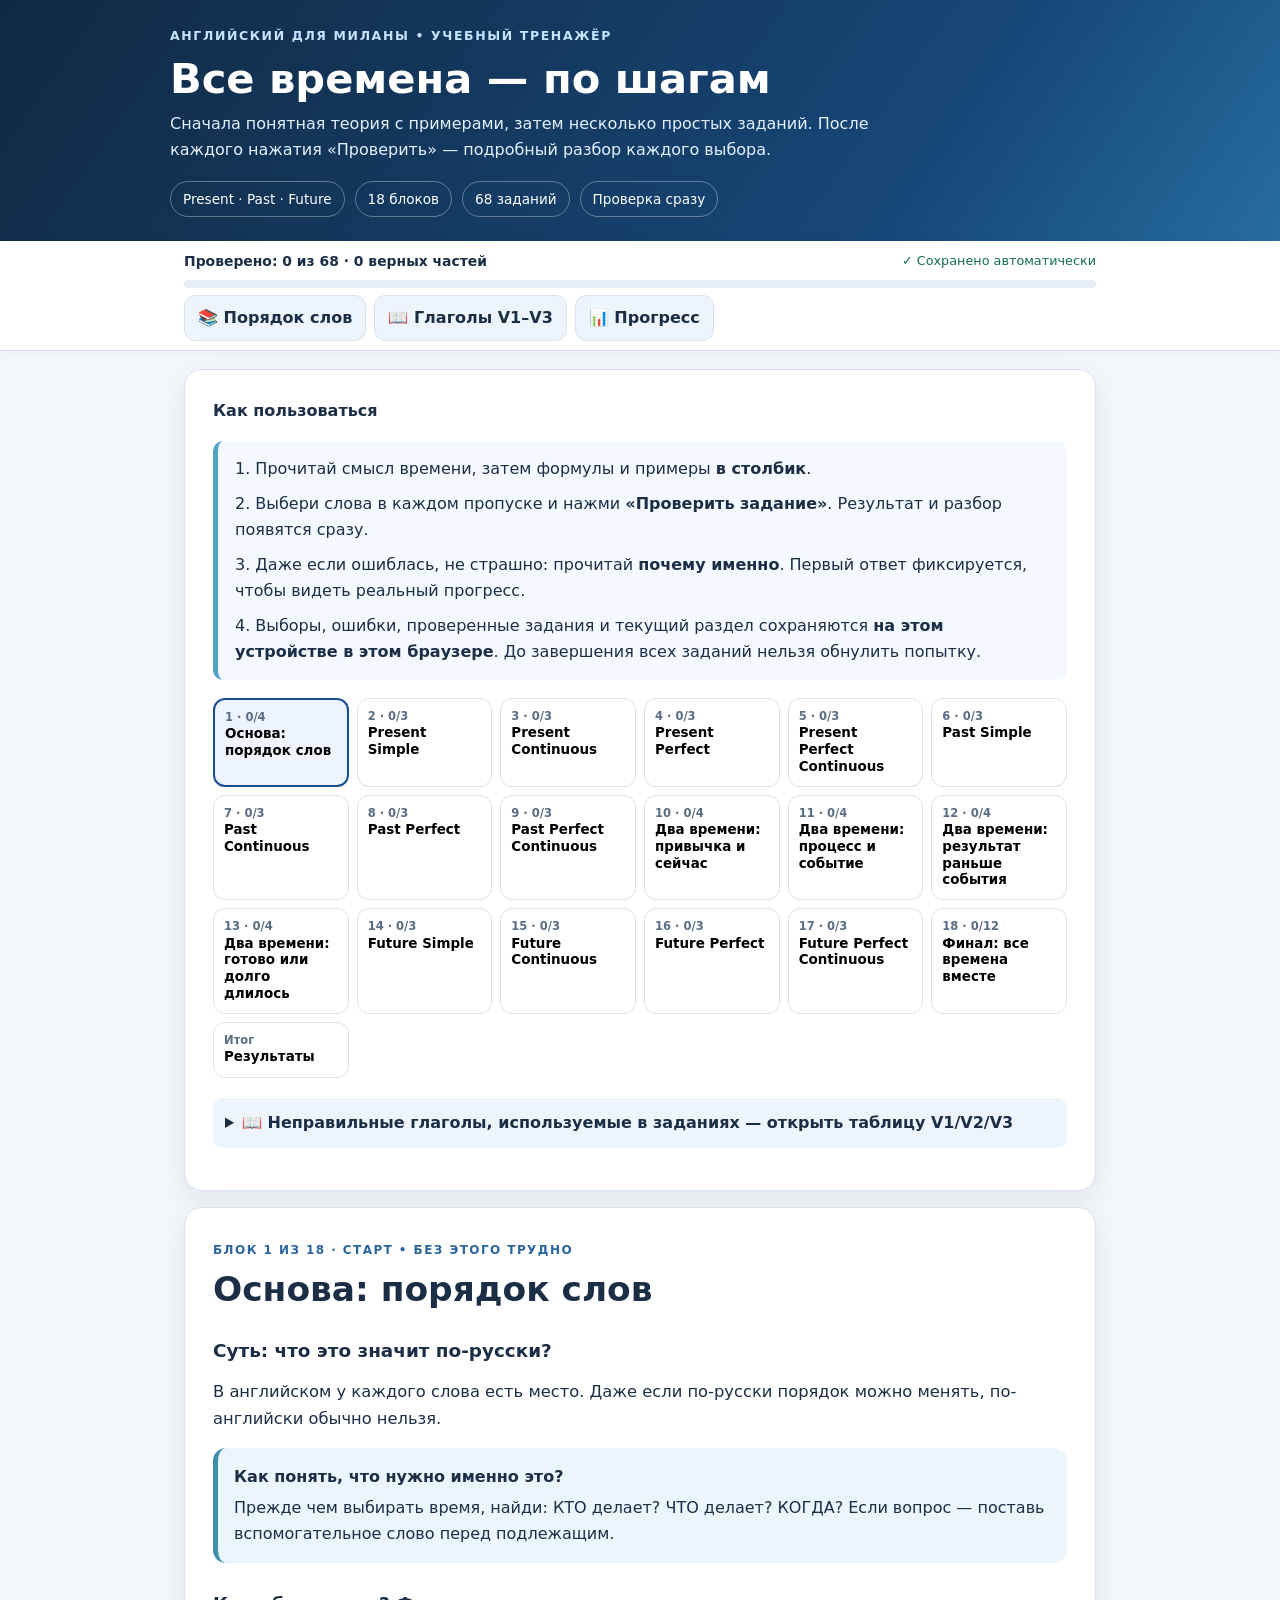
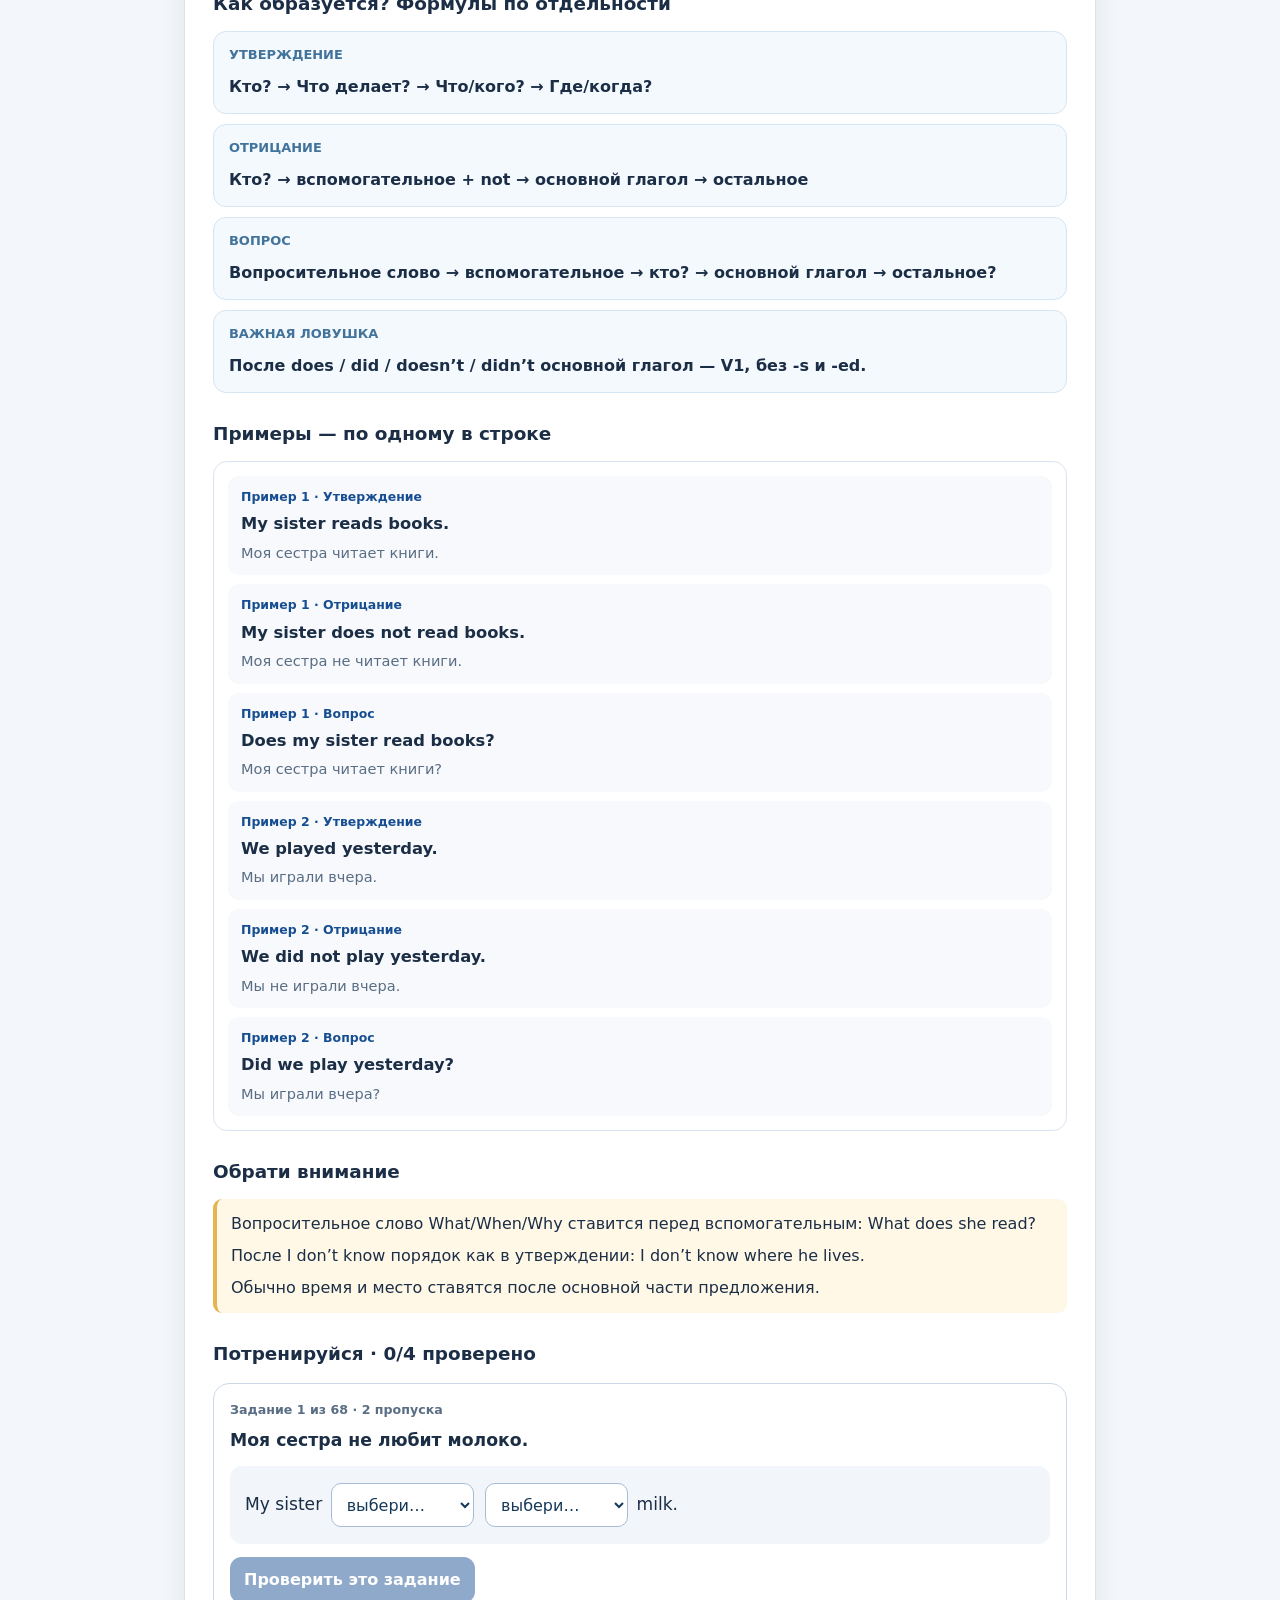
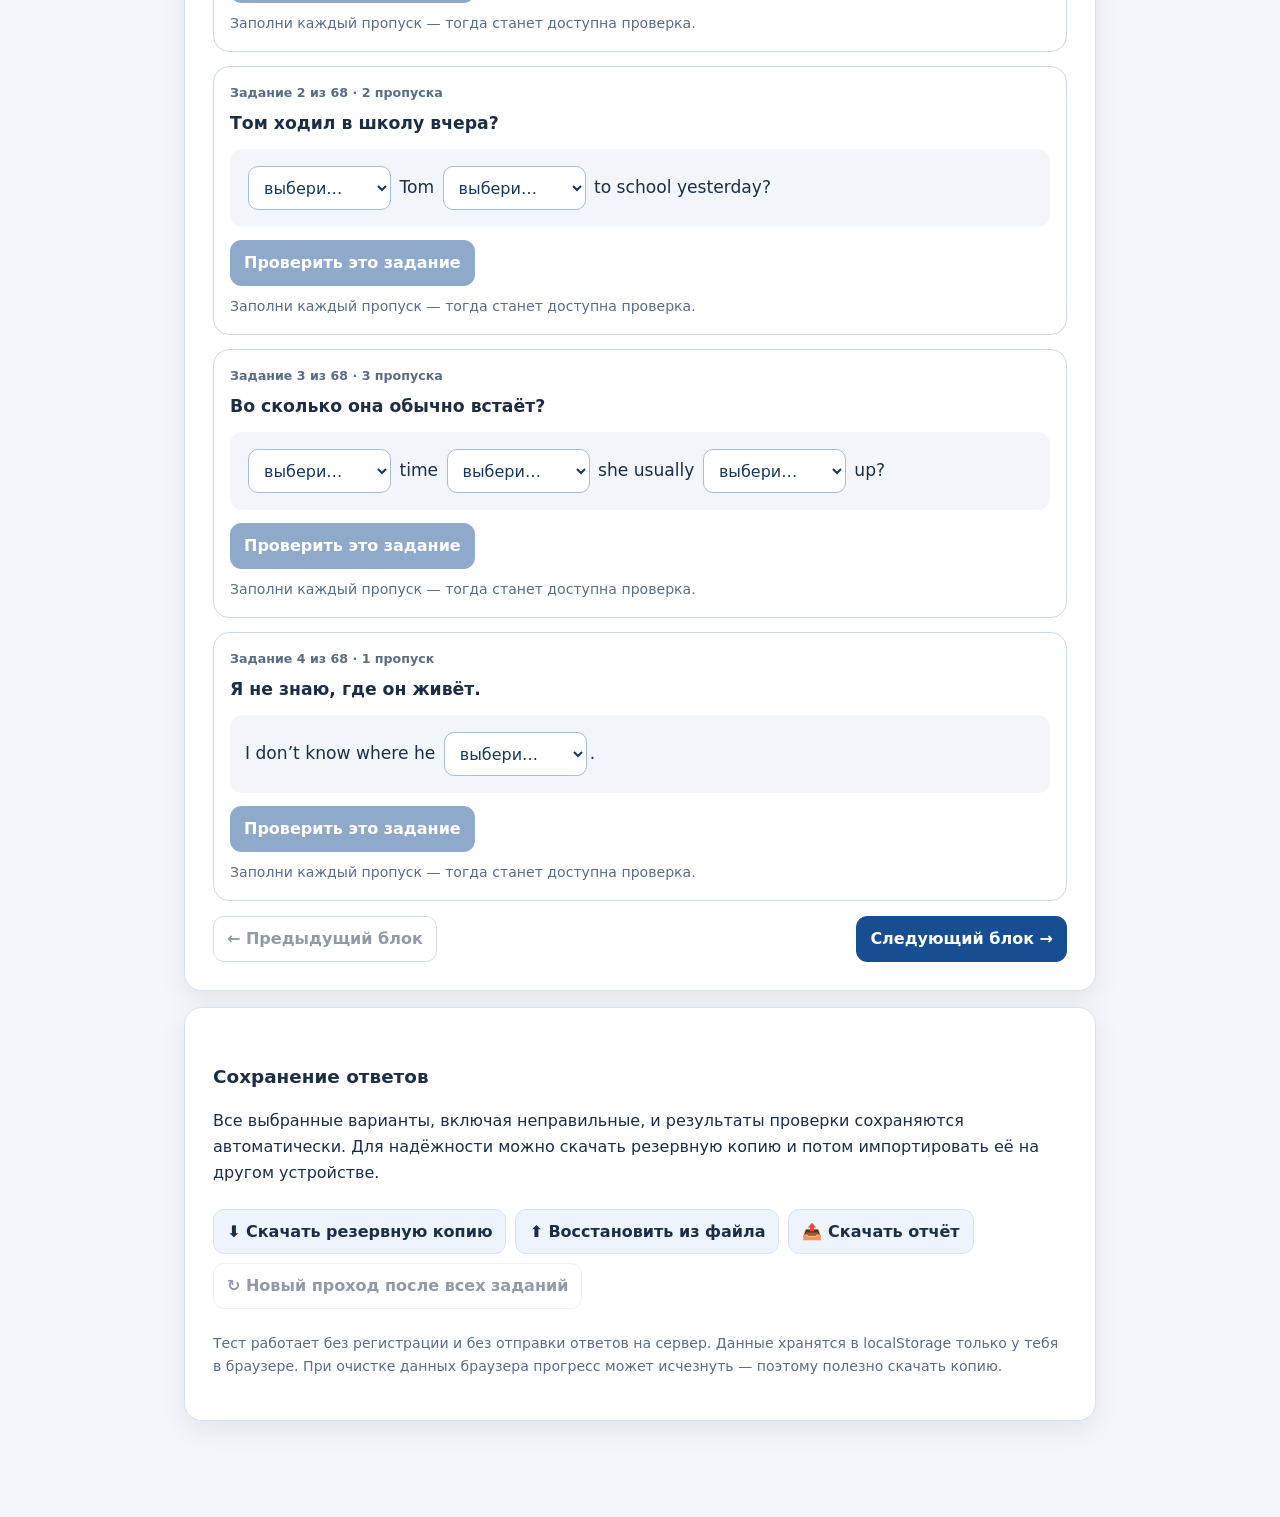
==== all-tenses/index.html @ 742a6363 "Publish Milana 12 English tenses learning course" ====
<!doctype html>
<!-- MILANA_ALL_TENSES_COURSE_V1 -->
<html lang="ru">
<head>
<meta charset="utf-8"><meta name="viewport" content="width=device-width,initial-scale=1,viewport-fit=cover">
<meta name="theme-color" content="#152e49"><meta name="description" content="Пошаговый курс английских времён Present, Past и Future с мгновенной проверкой каждого задания.">
<title>Милана — времена без путаницы</title>
<style>
:root{--ink:#1b2e46;--muted:#596d84;--accent:#174e91;--pale:#eef4ff;--line:#d9e3ef;--ok:#146e4f;--bad:#a73b38;--gold:#875e11;--paper:#fff;--bg:#f3f6fa;--shadow:0 9px 26px rgba(24,46,75,.08)}
*{box-sizing:border-box}html{scroll-behavior:smooth}body{margin:0;background:var(--bg);color:var(--ink);font:16px/1.62 system-ui,-apple-system,BlinkMacSystemFont,"Segoe UI",Arial,sans-serif}button,select{font:inherit}button{cursor:pointer}button:disabled{cursor:not-allowed;opacity:.48}a{color:var(--accent);text-decoration:none}a:hover{text-decoration:underline}button:focus-visible,select:focus-visible,a:focus-visible{outline:3px solid #ffb943;outline-offset:3px}
.hero{background:linear-gradient(125deg,#102943 0%,#174778 72%,#266c9f);color:white;padding:26px 16px 24px}.wrap{max-width:940px;margin:0 auto}.eyebrow{font-size:.78rem;font-weight:800;letter-spacing:.13em;text-transform:uppercase;color:#c4e4ff}.hero h1{font-size:clamp(1.7rem,5.6vw,2.6rem);margin:8px 0 8px;line-height:1.18}.hero p{max-width:760px;margin:0;color:#e4f1ff}.meta{display:flex;gap:10px;flex-wrap:wrap;margin:18px 0 0}.pill{padding:6px 12px;border:1px solid #ffffff55;border-radius:100px;font-size:.85rem}
.sticky{position:sticky;top:0;z-index:30;background:#ffffffed;backdrop-filter:blur(12px);border-bottom:1px solid var(--line);box-shadow:0 2px 12px #172a3e0a}.sticky-inner{max-width:940px;margin:auto;padding:9px 14px;display:grid;gap:7px}.toprow{display:flex;justify-content:space-between;align-items:center;gap:12px;flex-wrap:wrap}.progress-text{font-size:.87rem;font-weight:800}.autosave{font-size:.8rem;color:var(--ok)}.progress-track{height:8px;background:#e7edf4;border-radius:100px;overflow:hidden}.progress-fill{height:100%;background:linear-gradient(90deg,#1b8e7d,#46b2a0);width:0%;transition:width .25s}.sticky-actions{display:flex;gap:8px;flex-wrap:wrap}.btn{border:1px solid var(--line);padding:9px 13px;border-radius:11px;background:white;color:var(--ink);font-weight:750;min-height:43px}.btn.primary{background:var(--accent);color:#fff;border-color:var(--accent)}.btn.soft{background:#edf4fb}.btn.good{background:#187252;color:#fff;border-color:#187252}.btn.ghost{background:transparent;border-color:#a8b9ca}.btn:hover:not(:disabled){filter:brightness(.96)}
main{padding:18px 14px 80px}.card{background:var(--paper);border:1px solid var(--line);border-radius:18px;box-shadow:var(--shadow);padding:clamp(17px,4vw,28px);margin-bottom:16px}.intro{border-left:5px solid #50a3c5;background:#f3f9ff;padding:15px 17px;border-radius:10px;margin:18px 0}.intro p{margin:0 0 9px}.intro p:last-child{margin:0}.nav-grid{display:grid;grid-template-columns:repeat(auto-fit,minmax(125px,1fr));gap:8px;margin:12px 0 20px}.chapter-btn{min-height:56px;white-space:normal;text-align:left;font-size:.84rem;line-height:1.25;border:1px solid var(--line);background:#fff;border-radius:12px;padding:10px;display:flex;flex-direction:column;gap:2px}.chapter-btn .number{font-size:.72rem;color:var(--muted);font-weight:800}.chapter-btn.active{border:2px solid var(--accent);background:var(--pale)}.chapter-btn.done{box-shadow:inset 4px 0 #21896d}.chapter-btn strong{font-weight:750}.section-tag{font-size:.75rem;font-weight:900;letter-spacing:.12em;color:#2b659e;text-transform:uppercase}.section-title{font-size:clamp(1.55rem,4.5vw,2.15rem);line-height:1.2;margin:7px 0 10px}.lead{font-size:1.02rem;line-height:1.7;margin:0 0 15px}.section-title,.lead{overflow-wrap:anywhere}
h3{font-size:1.15rem;margin:26px 0 12px}h4{font-size:1rem;margin:0 0 8px}.callout{border-radius:13px;padding:16px;background:#eaf5fc;border-left:5px solid #3e8eae}.callout strong{display:block;margin-bottom:5px}.formula-list,.example-list{display:grid;grid-template-columns:1fr;gap:10px}.formula-card{border:1px solid #d5e5f2;border-radius:13px;background:#f4f9fe;padding:13px 15px;overflow-wrap:anywhere}.formula-card .label{display:block;color:#42739b;font-size:.81rem;font-weight:900;margin-bottom:7px;text-transform:uppercase}.formula-card .expression{display:block;font-size:1rem;font-weight:800;line-height:1.7;white-space:normal;overflow-wrap:anywhere}.example-group{border:1px solid var(--line);border-radius:14px;background:#fff;padding:14px}.example-line{padding:11px 13px;border-radius:11px;background:#f7f9fc;margin-bottom:9px}.example-line:last-child{margin-bottom:0}.example-type{display:block;font-size:.78rem;color:var(--accent);font-weight:800;margin-bottom:4px}.example-en{display:block;font-size:1.02rem;font-weight:800;overflow-wrap:anywhere}.example-ru{display:block;color:var(--muted);font-size:.91rem;margin-top:3px}.tip{background:#fff8e7;border-left:4px solid #e5b64f;padding:12px 14px;border-radius:9px;margin:10px 0}.tip p{margin:0 0 6px}.tip p:last-child{margin:0}
.q-card{border:1px solid #ccd9e8;border-radius:16px;padding:16px;background:white;margin:14px 0}.q-card.done{border-color:#9acbb8}.q-card.wrong{border-color:#e0aba7}.q-meta{font-size:.79rem;color:var(--muted);font-weight:800}.q-ru{font-size:1.08rem;font-weight:850;line-height:1.5;margin:8px 0 12px}.sentence{padding:15px;background:#f2f6fa;border-radius:12px;font-size:1.07rem;line-height:2.65;overflow-wrap:anywhere;word-break:normal}.sentence select{background:white;color:#16395a;border:1px solid #a6bcd4;border-radius:10px;min-height:44px;max-width:100%;font-size:1rem;padding:7px 31px 7px 11px;margin:2px 3px;vertical-align:middle;white-space:normal}.sentence select:disabled{opacity:1;color:#183a59;background:#f8fbfd}.sentence select.good-input{border:2px solid #159065;background:#edfff5}.sentence select.bad-input{border:2px solid #c95454;background:#fff5f3}.q-actions{display:flex;gap:9px;margin-top:13px;flex-wrap:wrap}.q-actions button{min-width:180px}.status{font-size:.88rem;color:var(--muted);margin-top:9px}.feedback{margin-top:14px;padding:15px;background:#f7fbff;border:1px solid #d3e5f3;border-radius:14px}.feedback .headline{font-size:1rem;font-weight:900;color:var(--ok)}.feedback .headline.warning{color:var(--bad)}.feedback h4{margin:16px 0 6px}.feedback p{margin:6px 0 11px;line-height:1.68}.feedback .correct-en{font-weight:850;background:#e9f8f1;padding:12px;border-radius:10px;overflow-wrap:anywhere}.slot-explain{margin-top:9px;padding:10px 12px;background:#fff;border-radius:10px;border-left:4px solid #2b9b76}.slot-explain.wrong{border-left-color:#c65d5b}.slot-explain .slot-label{font-weight:850}.slot-explain .chosen{color:var(--muted);font-size:.9rem}.q-number{font-weight:900;color:var(--accent)}.q-bottom{display:flex;gap:8px;flex-wrap:wrap;justify-content:space-between;align-items:center;margin-top:15px}
.table-scroller{overflow-x:auto;max-width:100%}table{border-collapse:collapse;width:100%;font-size:.92rem}th,td{padding:10px 8px;border-bottom:1px solid var(--line);text-align:left;vertical-align:top}th{background:#edf4fa}td strong{color:var(--accent)}.reference{margin:14px 0}.reference[hidden]{display:none}.footer-actions{display:flex;gap:9px;flex-wrap:wrap;margin:23px 0}.scorebox{text-align:center;padding:25px;border-radius:16px;background:#eaf6f2;border:1px solid #b5e1cf}.scorebox .big{font-weight:900;font-size:clamp(1.7rem,5vw,2.5rem);color:var(--ok)}.muted{color:var(--muted)}.small{font-size:.88rem}.sr-only{position:absolute;width:1px;height:1px;clip:rect(0,0,0,0);overflow:hidden;white-space:nowrap}dialog{border:0;border-radius:16px;width:min(660px,calc(100% - 24px));box-shadow:0 20px 80px #0005;padding:22px;max-height:88vh;overflow:auto}dialog::backdrop{background:#071a2e99}.hidden{display:none!important}.summary-section{border:1px solid var(--line);padding:12px;border-radius:12px;margin:9px 0}.warning-box{background:#fff5ed;border-left:4px solid #d38737;padding:13px;border-radius:10px}.no-print{display:block}
@media(max-width:500px){.hero{padding:22px 14px}.sticky-inner{padding:7px 10px}.toprow{gap:5px}.progress-text{font-size:.78rem}.autosave{font-size:.73rem}.sticky-actions{gap:6px}.sticky-actions .btn{min-height:39px;padding:6px 10px;font-size:.81rem}main{padding:11px 9px 64px}.card{padding:16px 13px;border-radius:15px}.nav-grid{grid-template-columns:repeat(3,minmax(0,1fr));gap:6px}.chapter-btn{font-size:.74rem;padding:8px}.q-card{padding:13px}.sentence{padding:10px 9px;font-size:1rem;line-height:2.9}.sentence select{max-width:100%;font-size:16px;padding-left:8px;padding-right:25px}.q-actions button{width:100%}.example-line{padding:10px}.formula-card{padding:12px}}
@media print{.sticky,.nav-grid,.no-print,button{display:none!important}body{background:white}.card{box-shadow:none;border:none}.reference[hidden]{display:block!important}}
</style>
</head>
<body>
<header class="hero"><div class="wrap"><div class="eyebrow">Английский для Миланы • учебный тренажёр</div><h1>Все времена — по шагам</h1><p>Сначала понятная теория с примерами, затем несколько простых заданий. После каждого нажатия «Проверить» — подробный разбор каждого выбора.</p><div class="meta"><span class="pill">Present · Past · Future</span><span class="pill">18 блоков</span><span class="pill">68 заданий</span><span class="pill">Проверка сразу</span></div></div></header>
<div class="sticky"><div class="sticky-inner"><div class="toprow"><span id="progressText" class="progress-text">Проверено: 0/68</span><span id="saveStatus" class="autosave" role="status">Сохранение включено</span></div><div class="progress-track" role="progressbar" aria-label="Пройдено заданий" aria-valuemin="0" aria-valuemax="68" aria-valuenow="0" id="progressTrack"><div id="progressFill" class="progress-fill"></div></div><div class="sticky-actions"><button class="btn soft" id="orderBtn" type="button">📚 Порядок слов</button><button class="btn soft" id="verbsBtn" type="button">📖 Глаголы V1–V3</button><button class="btn soft" id="resultsBtn" type="button">📊 Прогресс</button></div></div></div>
<main class="wrap"><section class="card"><strong>Как пользоваться</strong><div class="intro"><p>1. Прочитай смысл времени, затем формулы и примеры <b>в столбик</b>.</p><p>2. Выбери слова в каждом пропуске и нажми <b>«Проверить задание»</b>. Результат и разбор появятся сразу.</p><p>3. Даже если ошиблась, не страшно: прочитай <b>почему именно</b>. Первый ответ фиксируется, чтобы видеть реальный прогресс.</p><p>4. Выборы, ошибки, проверенные задания и текущий раздел сохраняются <b>на этом устройстве в этом браузере</b>. До завершения всех заданий нельзя обнулить попытку.</p></div><div id="storageWarning" class="warning-box hidden" role="alert">В этом браузере локальное сохранение недоступно. Попробуй открыть обычную вкладку Safari/Chrome, не приватную, и экспортируй результаты вручную.</div><div id="nav" class="nav-grid" aria-label="Переключение учебных блоков"></div><details class="reference" id="verbsReference"><summary style="font-weight:850;cursor:pointer;padding:12px;background:#edf4fb;border-radius:10px">📖 Неправильные глаголы, используемые в заданиях — открыть таблицу V1/V2/V3</summary><p>V1 — начальная форма; V2 — простое прошедшее; V3 — форма после have/has/had.</p><div class="table-scroller" id="verbsInline"></div></details></section>
<section id="chapter" class="card" aria-live="polite"></section><section id="summary" class="card hidden"></section><footer class="card"><h3>Сохранение ответов</h3><p>Все выбранные варианты, включая неправильные, и результаты проверки сохраняются автоматически. Для надёжности можно скачать резервную копию и потом импортировать её на другом устройстве.</p><div class="footer-actions"><button id="exportBtn" class="btn soft">⬇ Скачать резервную копию</button><button id="importBtn" class="btn soft">⬆ Восстановить из файла</button><button id="reportBtn" class="btn soft">📤 Скачать отчёт</button><button id="resetBtn" class="btn" disabled>↻ Начать заново (только после 68 заданий)</button></div><input type="file" accept="application/json,.json" id="importFile" hidden><p class="small muted">Тест работает без регистрации и без отправки ответов на сервер. Данные хранятся в localStorage только у тебя в браузере. При очистке данных браузера прогресс может исчезнуть — поэтому полезно скачать копию.</p></footer></main>
<dialog id="helpDialog"><h2 id="dialogTitle">Памятка</h2><div id="dialogBody"></div><button id="dialogClose" class="btn primary" type="button">Закрыть</button></dialog>
<script id="course-data" type="application/json">[{"id":"b0","title":"Основа: порядок слов","tag":"СТАРТ • БЕЗ ЭТОГО ТРУДНО","meaning":"В английском у каждого слова есть место. Даже если по-русски порядок можно менять, по-английски обычно нельзя.","decision":"Прежде чем выбирать время, найди: КТО делает? ЧТО делает? КОГДА? Если вопрос — поставь вспомогательное слово перед подлежащим.","formula":[["Утверждение","Кто? → Что делает? → Что/кого? → Где/когда?"],["Отрицание","Кто? → вспомогательное + not → основной глагол → остальное"],["Вопрос","Вопросительное слово → вспомогательное → кто? → основной глагол → остальное?"],["Важная ловушка","После does / did / doesn’t / didn’t основной глагол — V1, без -s и -ed."]],"examples":[{"positive":["My sister reads books.","Моя сестра читает книги."],"negative":["My sister does not read books.","Моя сестра не читает книги."],"question":["Does my sister read books?","Моя сестра читает книги?"]},{"positive":["We played yesterday.","Мы играли вчера."],"negative":["We did not play yesterday.","Мы не играли вчера."],"question":["Did we play yesterday?","Мы играли вчера?"]}],"notes":["Вопросительное слово What/When/Why ставится перед вспомогательным: What does she read?","После I don’t know порядок как в утверждении: I don’t know where he lives.","Обычно время и место ставятся после основной части предложения."],"questions":[{"id":"q1","ru":"Моя сестра не любит молоко.","sentence":"My sister {0} {1} milk.","slots":[{"options":["doesn’t","don’t","didn’t"],"answer":"doesn’t","why":"Подлежащее my sister = she, в Present Simple нужен doesn’t.","other":""},{"options":["likes","like","liked"],"answer":"like","why":"После doesn’t глагол стоит в начальной форме без -s.","other":""}],"reason":"Речь о постоянном отношении, а не о вчерашнем дне. Выбираем Present Simple, затем отрицание для she.","compare":"Не говорим «doesn’t likes»: окончание -s уже выражено словом does.","mini":""},{"id":"q2","ru":"Том ходил в школу вчера?","sentence":"{0} Tom {1} to school yesterday?","slots":[{"options":["Does","Did","Is"],"answer":"Did","why":"Yesterday — законченное прошлое. Для вопроса Past Simple нужен Did.","other":""},{"options":["went","go","going"],"answer":"go","why":"После Did берём начальную форму go.","other":""}],"reason":"Вопрос о завершённом действии вчера. Did ставится в начале, основной глагол без прошедшей формы.","compare":"Не «Did Tom went?»: Did уже сообщает о прошлом.","mini":""},{"id":"q3","ru":"Во сколько она обычно встаёт?","sentence":"{0} time {1} she usually {2} up?","slots":[{"options":["When","What","Why"],"answer":"What","why":"Для «во сколько» используется вопросительное сочетание What time.","other":""},{"options":["is","does","did"],"answer":"does","why":"Для привычки she нужен does.","other":""},{"options":["get","gets","got"],"answer":"get","why":"После does основной глагол V1: get.","other":""}],"reason":"Usually обозначает привычку. Вопрос строится «What time + does + she + get…?»","compare":"Не соединяем is и does в одном таком вопросе.","mini":""},{"id":"q4","ru":"Я не знаю, где он живёт.","sentence":"I don’t know where he {0}.","slots":[{"options":["live","lives","does live"],"answer":"lives","why":"Это не прямой вопрос, а придаточная часть: he lives.","other":""}],"reason":"После «I don’t know» порядок слов обычный: сначала he, затем lives.","compare":"Сравни: Where does he live? Но: I don’t know where he lives.","mini":""}]},{"id":"b1","title":"Present Simple","tag":"НАСТОЯЩЕЕ • ПРИВЫЧКА И ФАКТ","meaning":"Говорим о том, что бывает обычно, регулярно, по расписанию, либо является фактом. Это не обязательно происходит именно в эту секунду.","decision":"Спроси себя: «Это привычка, правило или факт?» Если да, часто нужен Present Simple.","formula":[["Утверждение: I / you / we / they","I / you / we / they + V1"],["Утверждение: he / she / it","He / she / it + V1 + s"],["Отрицание","I/you/we/they + don’t + V1; he/she/it + doesn’t + V1"],["Вопрос","Do/Does + подлежащее + V1?"]],"examples":[{"positive":["She plays tennis every Friday.","Она играет в теннис каждую пятницу."],"negative":["She doesn’t play tennis on Mondays.","Она не играет в теннис по понедельникам."],"question":["Does she play tennis on Fridays?","Она играет в теннис по пятницам?"]},{"positive":["They go to school every day.","Они ходят в школу каждый день."],"negative":["They don’t go to school on Sundays.","Они не ходят в школу по воскресеньям."],"question":["Do they go to school every day?","Они ходят в школу каждый день?"]}],"notes":["Запомни Милане: «doesn’t likes» — ошибка. Правильно «doesn’t like».","Частотные слова usually/always/never обычно стоят перед обычным смысловым глаголом."],"questions":[{"id":"q5","ru":"Моя мама обычно пьёт чай.","sentence":"My mum usually {0} tea.","slots":[{"options":["drink","drinks","is drinking"],"answer":"drinks","why":"Mum = she, в утверждении Present Simple у глагола -s.","other":""}],"reason":"Usually — обычная привычка, поэтому Simple. Это не действие в эту секунду.","compare":"Не используем is drinking, потому что речь не о текущем моменте.","mini":""},{"id":"q6","ru":"Он не читает книги по вечерам.","sentence":"He {0} {1} books in the evenings.","slots":[{"options":["don’t","doesn’t","isn’t"],"answer":"doesn’t","why":"He → отрицание doesn’t.","other":""},{"options":["reads","reading","read"],"answer":"read","why":"После doesn’t нужен V1: read.","other":""}],"reason":"«По вечерам» означает регулярно. Для he нужна связка doesn’t + V1.","compare":"Не «doesn’t reads» и не «isn’t read».","mini":""},{"id":"q7","ru":"Твои друзья играют в футбол по воскресеньям?","sentence":"{0} your friends {1} football on Sundays?","slots":[{"options":["Are","Do","Does"],"answer":"Do","why":"Friends — множественное число: Do.","other":""},{"options":["plays","playing","play"],"answer":"play","why":"После Do — начальная форма play.","other":""}],"reason":"Вопрос о регулярной привычке: Do + they + V1?","compare":"Does здесь не подходит: friends = they.","mini":""}]},{"id":"b2","title":"Present Continuous","tag":"НАСТОЯЩЕЕ • ПРОЦЕСС СЕЙЧАС","meaning":"Действие происходит прямо сейчас или в нынешний временный период. Важно, что человек занят процессом, а не просто имеет такую привычку.","decision":"Спроси: «Что происходит сейчас? Что человек делает в этот момент?»","formula":[["Утверждение","I am / he is / we are + V-ing"],["Отрицание","am/is/are + not + V-ing"],["Вопрос","Am/Is/Are + подлежащее + V-ing?"],["Важно","После am/is/are обязательно основная форма с -ing."]],"examples":[{"positive":["She is reading now.","Она сейчас читает."],"negative":["She isn’t reading now.","Она сейчас не читает."],"question":["Is she reading now?","Она сейчас читает?"]},{"positive":["They are cooking dinner.","Они сейчас готовят ужин."],"negative":["They aren’t cooking dinner.","Они сейчас не готовят ужин."],"question":["Are they cooking dinner?","Они сейчас готовят ужин?"]}],"notes":["Present Continuous не применяется автоматически ко всем глаголам: know, like, believe обычно описывают состояние.","Сравни: usually reads — привычка; is reading now — процесс прямо сейчас."],"questions":[{"id":"q8","ru":"Посмотри! Кошка сейчас спит.","sentence":"Look! The cat {0} {1} now.","slots":[{"options":["am","are","is"],"answer":"is","why":"Cat = it → is.","other":""},{"options":["sleep","sleeping","slept"],"answer":"sleeping","why":"В Continuous требуется V-ing: sleeping.","other":""}],"reason":"«Посмотри» и «сейчас» показывают процесс в момент речи.","compare":"Не достаточно написать sleeping без is.","mini":""},{"id":"q9","ru":"Я сейчас не смотрю телевизор.","sentence":"I {0} {1} TV now.","slots":[{"options":["am not","do not","was not"],"answer":"am not","why":"Действие сейчас: отрицательное am not.","other":""},{"options":["watch","watching","watched"],"answer":"watching","why":"После am not в Continuous ставим watching.","other":""}],"reason":"Это не общее правило «я не смотрю ТВ», а конкретный текущий момент.","compare":"Сравни: I don’t watch TV (вообще); I am not watching TV (сейчас).","mini":""},{"id":"q10","ru":"Что они сейчас делают?","sentence":"What {0} they {1} right now?","slots":[{"options":["do","are","did"],"answer":"are","why":"В вопросе Continuous are перед they.","other":""},{"options":["do","doing","done"],"answer":"doing","why":"После are нужен -ing: doing.","other":""}],"reason":"Вопрос начинается с What, затем are, затем they, затем doing.","compare":"Не «What are they do?» — только doing.","mini":""}]},{"id":"b3","title":"Present Perfect","tag":"НАСТОЯЩЕЕ • ЕСТЬ РЕЗУЛЬТАТ ИЛИ ОПЫТ","meaning":"Действие уже произошло, а сейчас важен полученный результат. Также говорим об опыте («когда-нибудь») и количестве сделанного за период, который ещё продолжается.","decision":"Спроси: «Что уже сделано к сейчас?» или «Был ли такой опыт?» Точная дата в прошлом обычно требует Past Simple.","formula":[["Утверждение","I/you/we/they have + V3; he/she/it has + V3"],["Отрицание","haven’t / hasn’t + V3"],["Вопрос","Have/Has + подлежащее + V3?"],["V3","Третья форма: eat → eaten; go → gone; finish → finished."]],"examples":[{"positive":["I have finished my work.","Я закончил работу; теперь она готова."],"negative":["I haven’t finished my work yet.","Я ещё не закончил работу."],"question":["Have you finished your work?","Ты уже закончил работу?"]},{"positive":["She has seen this film.","Она уже видела этот фильм."],"negative":["She hasn’t seen this film.","Она ещё не видела этот фильм."],"question":["Has she seen this film?","Она видела этот фильм?"]}],"notes":["Present Perfect — не любое русское «сделал». «Вчера сделал» обычно Past Simple.","Ever/never: опыт; already/yet: результат; today/this week — могут использоваться, если период ещё продолжается."],"questions":[{"id":"q11","ru":"Я уже поел. Теперь я не голоден.","sentence":"I {0} already {1}. I am not hungry now.","slots":[{"options":["had","have","am"],"answer":"have","why":"Есть результат сейчас и подлежащее I: have.","other":""},{"options":["ate","eaten","eating"],"answer":"eaten","why":"После have требуется V3: eat → ate → eaten.","other":""}],"reason":"Важен результат сейчас: я уже сыт. Поэтому have + V3.","compare":"Past Simple «I ate» может быть уместен в рассказе о прошлом, но в этом упражнении подчёркнут результат сейчас.","mini":""},{"id":"q12","ru":"Она ещё не написала письмо.","sentence":"She {0} {1} the letter yet.","slots":[{"options":["hasn’t","didn’t","isn’t"],"answer":"hasn’t","why":"«Ещё не готово к сейчас» → hasn’t.","other":""},{"options":["wrote","write","written"],"answer":"written","why":"write → wrote → written, после hasn’t V3.","other":""}],"reason":"Слово yet показывает, что ожидаемый результат пока не получен.","compare":"Не «hasn’t wrote»: wrote — V2, а не V3.","mini":""},{"id":"q13","ru":"Ты когда-нибудь видел море?","sentence":"{0} you ever {1} the sea?","slots":[{"options":["Did","Have","Are"],"answer":"Have","why":"Опыт до настоящего момента: Have you ever...?","other":""},{"options":["see","saw","seen"],"answer":"seen","why":"После Have нужен V3: seen.","other":""}],"reason":"Вопрос не о конкретном вчера, а о жизненном опыте.","compare":"Если спросить «Ты видел море прошлым летом?», будет Did you see...?","mini":""}]},{"id":"b4","title":"Present Perfect Continuous","tag":"НАСТОЯЩЕЕ • КАК ДОЛГО ПРОДОЛЖАЕТСЯ","meaning":"Действие началось раньше и продолжается сейчас; иногда только что закончилось, но заметен результат самого процесса. Важно время или длительность.","decision":"Спроси: «Как давно человек этим занимается до настоящего момента?» Если процесс тянется до сейчас — эта конструкция полезна.","formula":[["Утверждение","have/has + been + V-ing"],["Отрицание","haven’t/hasn’t + been + V-ing"],["Вопрос","Have/Has + подлежащее + been + V-ing?"],["Продолжительность","for + период (for two hours); since + точка начала (since Monday)"]],"examples":[{"positive":["I have been studying for two hours.","Я занимаюсь уже два часа."],"negative":["I haven’t been sleeping well lately.","В последнее время я плохо сплю."],"question":["Have you been waiting long?","Ты давно ждёшь?"]},{"positive":["She has been learning English since May.","Она учит английский с мая."],"negative":["She hasn’t been working today.","Она сегодня не работала."],"question":["How long has she been learning English?","Как давно она учит английский?"]}],"notes":["В записи «has been learn» пропущено -ing; правильно has been learning.","«Я сделал пять задач» — результат, Present Perfect; «Я решаю задачи уже час» — длительность, Present Perfect Continuous."],"questions":[{"id":"q14","ru":"Я жду тебя уже десять минут и всё ещё жду.","sentence":"I {0} {1} waiting {2} ten minutes.","slots":[{"options":["am","have","had"],"answer":"have","why":"Процесс до настоящего момента; I → have.","other":""},{"options":["been","be","being"],"answer":"been","why":"Формула содержит been: have been waiting.","other":""},{"options":["since","for","at"],"answer":"for","why":"Десять минут — отрезок длительности: for.","other":""}],"reason":"Я начал ждать раньше и продолжаю сейчас. Нужны have been + V-ing и for.","compare":"«I am waiting» не сообщает, как долго действие продолжается с прошлого.","mini":""},{"id":"q15","ru":"Она учится играть на гитаре с января и всё ещё учится.","sentence":"She {0} {1} learning to play the guitar {2} January.","slots":[{"options":["have","has","had"],"answer":"has","why":"She → has.","other":""},{"options":["be","being","been"],"answer":"been","why":"После has в этой форме идёт been.","other":""},{"options":["for","since","during"],"answer":"since","why":"January — точка начала, значит since.","other":""}],"reason":"Учёба началась в январе и продолжается сейчас. Has been learning подчёркивает длительность.","compare":"For — отрезок времени; since — начало периода.","mini":""},{"id":"q16","ru":"Как долго он работает над этой книгой? Он всё ещё её пишет.","sentence":"How long {0} he {1} {2} on this book?","slots":[{"options":["has","does","did"],"answer":"has","why":"Вопрос о длительности до настоящего: has.","other":""},{"options":["be","being","been"],"answer":"been","why":"После has перед working нужен been.","other":""},{"options":["work","worked","working"],"answer":"working","why":"Форма длительного процесса: working.","other":""}],"reason":"How long + has + he + been + working? — порядок слов и форма длительности.","compare":"Не «How long does he work?» — здесь спрашивают длительность текущего процесса.","mini":""}]},{"id":"b5","title":"Past Simple","tag":"ПРОШЛОЕ • ЧТО ПРОИЗОШЛО","meaning":"Готовый факт в законченном прошлом. Мы сообщаем, что случилось вчера, раньше, в прошлом году. Нужна вторая форма глагола (V2) в утверждении.","decision":"Спроси: «Это просто событие в уже завершённый момент прошлого?»","formula":[["Утверждение","Подлежащее + V2 (played, went, ate)"],["Отрицание","Подлежащее + didn’t + V1"],["Вопрос","Did + подлежащее + V1?"],["Ловушка","С did/didn’t всегда V1: didn’t go, did she eat?"]],"examples":[{"positive":["He went home yesterday.","Он вчера пошёл домой."],"negative":["He didn’t go home yesterday.","Он вчера не пошёл домой."],"question":["Did he go home yesterday?","Он вчера пошёл домой?"]},{"positive":["They watched a film last night.","Они смотрели фильм вчера вечером."],"negative":["They didn’t watch a film.","Они не смотрели фильм."],"question":["Did they watch a film?","Они смотрели фильм?"]}],"notes":["Нельзя писать «wented»: глагол go неправильный, его форма в прошлом went.","У be отдельные формы: I/he/she was, you/we/they were; вопросы и отрицания с be строятся без did."],"questions":[{"id":"q17","ru":"Вчера я увидел друга.","sentence":"Yesterday I {0} my friend.","slots":[{"options":["see","saw","seen"],"answer":"saw","why":"Утверждение Past Simple: see → saw.","other":""}],"reason":"Есть точное указание yesterday — простой факт в законченном прошлом.","compare":"После had/have было бы seen, но здесь вспомогательного глагола нет.","mini":""},{"id":"q18","ru":"Мой брат вчера не пошёл в школу.","sentence":"My brother {0} {1} to school yesterday.","slots":[{"options":["doesn’t","didn’t","wasn’t"],"answer":"didn’t","why":"Yesterday — отрицание Past Simple: didn’t.","other":""},{"options":["went","go","gone"],"answer":"go","why":"После didn’t основной глагол — V1: go.","other":""}],"reason":"Необходимо «didn’t go», а не «didn’t went».","compare":"Вспомогательный did уже обозначает прошлое.","mini":""},{"id":"q19","ru":"Ты купил хлеб вчера?","sentence":"{0} you {1} bread yesterday?","slots":[{"options":["Have","Did","Do"],"answer":"Did","why":"Вопрос про вчера: Did.","other":""},{"options":["bought","buy","buying"],"answer":"buy","why":"После Did глагол buy, не bought.","other":""}],"reason":"Вопрос Past Simple: Did + подлежащее + V1.","compare":"«Have you bought» спрашивает о результате к сейчас без привязки к конкретному вчера.","mini":""}]},{"id":"b6","title":"Past Continuous","tag":"ПРОШЛОЕ • ЧТО ПРОИСХОДИЛО ТОГДА","meaning":"Нас интересует процесс в определённый момент прошлого: в восемь вечера, когда кто-то вошёл. Не важно, закончили ли действие.","decision":"Спроси: «Что человек делал именно в тот момент?»","formula":[["Утверждение","I/he/she/it was + V-ing; you/we/they were + V-ing"],["Отрицание","wasn’t / weren’t + V-ing"],["Вопрос","Was/Were + подлежащее + V-ing?"],["Важно","Не was watched, если имеется в виду «смотрел»: was watching."]],"examples":[{"positive":["I was reading at eight.","В восемь я читал."],"negative":["I wasn’t reading at eight.","В восемь я не читал."],"question":["Were you reading at eight?","Ты читал в восемь?"]},{"positive":["They were playing when I arrived.","Когда я пришёл, они играли."],"negative":["They weren’t playing at that moment.","В тот момент они не играли."],"question":["Were they playing when you arrived?","Они играли, когда ты пришёл?"]}],"notes":["While часто соединяет два одновременно продолжающихся действия.","Past Continuous описывает фон; короткое действие часто ставят в Past Simple."],"questions":[{"id":"q20","ru":"Вчера в семь вечера я читал.","sentence":"At seven yesterday I {0} {1}.","slots":[{"options":["was","were","am"],"answer":"was","why":"I в прошедшем Continuous → was.","other":""},{"options":["read","reading","reads"],"answer":"reading","why":"was + V-ing: reading.","other":""}],"reason":"В семь вечера чтение находилось в процессе.","compare":"«I read yesterday» — просто факт без указания на процесс в конкретную минуту.","mini":""},{"id":"q21","ru":"Когда мама пришла, дети спали.","sentence":"When Mum arrived, the children {0} {1}.","slots":[{"options":["was","were","are"],"answer":"were","why":"Children = they → were.","other":""},{"options":["sleep","slept","sleeping"],"answer":"sleeping","why":"Процесс: were sleeping.","other":""}],"reason":"Сон уже шёл в момент маминого прихода.","compare":"«Had slept» означало бы, что сон завершился до её прихода.","mini":""},{"id":"q22","ru":"Что ты делал вчера в девять?","sentence":"What {0} you {1} at nine yesterday?","slots":[{"options":["did","were","are"],"answer":"were","why":"При вопросе в Past Continuous «you» → were.","other":""},{"options":["do","done","doing"],"answer":"doing","why":"Вопрос: were you doing?","other":""}],"reason":"Это вопрос о процессе в конкретное время в прошлом.","compare":"«What did you do yesterday?» — вопрос о действиях за день в целом.","mini":""}]},{"id":"b7","title":"Past Perfect","tag":"ПРОШЛОЕ • УЖЕ ГОТОВО ДО ДРУГОГО МОМЕНТА","meaning":"В прошлом было два момента. Одно действие произошло раньше другого, и нам важно, что к более позднему моменту всё уже было готово.","decision":"Спроси: «Что уже произошло ДО того момента прошлого?»","formula":[["Утверждение","had + V3"],["Отрицание","hadn’t + V3"],["Вопрос","Had + подлежащее + V3?"],["Неправильные глаголы","eat → eaten; leave → left; write → written; see → seen"]],"examples":[{"positive":["She had eaten before I came.","Она поела до моего прихода."],"negative":["She hadn’t eaten before I came.","Она не поела до моего прихода."],"question":["Had she eaten before you came?","Она поела до твоего прихода?"]},{"positive":["The film had started when we arrived.","Фильм уже начался, когда мы пришли."],"negative":["The film hadn’t started when we arrived.","Фильм ещё не начался, когда мы пришли."],"question":["Had the film started when you arrived?","Фильм уже начался к вашему приходу?"]}],"notes":["Не «had ate». Правильно «had eaten»: нужна третья форма.","Не каждое более раннее действие требует Past Perfect, но он ясно показывает последовательность «раньше → позже»."],"questions":[{"id":"q23","ru":"Когда я пришёл, брат уже поел.","sentence":"When I arrived, my brother {0} already {1}.","slots":[{"options":["has","had","was"],"answer":"had","why":"Результат был готов до момента в прошлом: had.","other":""},{"options":["ate","eaten","eating"],"answer":"eaten","why":"eat → ate → eaten; после had форма V3.","other":""}],"reason":"Пришёл — более позднее событие. Брат поел ещё до прихода.","compare":"Present Perfect «has eaten» привязан к настоящему, но вся ситуация здесь в прошлом.","mini":""},{"id":"q24","ru":"К приходу мамы я ещё не закончил работу.","sentence":"I {0} {1} my work when Mum came home.","slots":[{"options":["haven’t","hadn’t","wasn’t"],"answer":"hadn’t","why":"Отсутствие результата к моменту прошлого: hadn’t.","other":""},{"options":["finished","finish","finishing"],"answer":"finished","why":"После hadn’t нужна V3: finished.","other":""}],"reason":"К конкретному прошлому моменту работа ещё не была завершена.","compare":"Не «hadn’t finish»: это не Past Simple с didn’t.","mini":""},{"id":"q25","ru":"Фильм уже начался, когда мы пришли?","sentence":"{0} the film already {1} when you arrived?","slots":[{"options":["Has","Had","Did"],"answer":"Had","why":"Вопрос о результате к прошлому моменту: Had.","other":""},{"options":["start","started","starting"],"answer":"started","why":"start → started → started; после had V3.","other":""}],"reason":"Проверяем, было ли начало фильма до вашего прихода.","compare":"Вопрос Had + подлежащее + V3?","mini":""}]},{"id":"b8","title":"Past Perfect Continuous","tag":"ПРОШЛОЕ • КАК ДОЛГО ДО ТОГО МОМЕНТА","meaning":"В прошлом есть точка отсчёта (например, папа вернулся). До неё действие уже продолжалось какое-то время. Чаще важно сколько длился процесс, а не готовый результат.","decision":"Спроси: «К тому прошлому моменту сколько времени уже продолжалось действие?»","formula":[["Утверждение","had + been + V-ing"],["Отрицание","hadn’t + been + V-ing"],["Вопрос","Had + подлежащее + been + V-ing?"],["Продолжительность","for two hours; since six o’clock"]],"examples":[{"positive":["I had been reading for an hour when Dad came.","К приходу папы я уже час читал."],"negative":["I hadn’t been reading long when Dad came.","К приходу папы я читал ещё недолго."],"question":["Had you been reading long when Dad came?","Ты давно читал, когда папа пришёл?"]},{"positive":["They had been waiting for 20 minutes when the bus came.","К приезду автобуса они ждали 20 минут."],"negative":["They hadn’t been waiting for an hour.","Они ждали меньше часа."],"question":["Had they been waiting for an hour?","Они уже час ждали?"]}],"notes":["«Had done» = уже сделал; «had been doing» = уже делал в течение некоторого времени.","Важно, что форма всегда включает been и -ing."],"questions":[{"id":"q26","ru":"Когда папа пришёл, я уже два часа готовил. Я всё ещё готовил.","sentence":"When Dad came home, I {0} {1} cooking {2} two hours.","slots":[{"options":["have","had","was"],"answer":"had","why":"Отсчёт от прошлого момента — had.","other":""},{"options":["be","been","being"],"answer":"been","why":"В Past Perfect Continuous: had been.","other":""},{"options":["for","since","at"],"answer":"for","why":"Два часа — длительность, ставим for.","other":""}],"reason":"К приходу папы процесс готовки уже шёл два часа и продолжался.","compare":"Past Perfect «had cooked» означал бы завершённый результат.","mini":""},{"id":"q27","ru":"К моменту прихода автобуса мы ждали 30 минут.","sentence":"By the time the bus arrived, we {0} {1} {2} for 30 minutes.","slots":[{"options":["have","had","were"],"answer":"had","why":"Точка отсчёта — приезд автобуса в прошлом.","other":""},{"options":["been","be","being"],"answer":"been","why":"Обязательная часть конструкции: been.","other":""},{"options":["wait","waiting","waited"],"answer":"waiting","why":"После been -ing: waiting.","other":""}],"reason":"К моменту в прошлом уже накопилась длительность ожидания.","compare":"«Were waiting» просто сообщало бы о процессе в момент приезда, а не о том, как давно он длился.","mini":""},{"id":"q28","ru":"Она до моего прихода училась уже час?","sentence":"{0} she {1} {2} for an hour when you arrived?","slots":[{"options":["Has","Had","Was"],"answer":"Had","why":"Прошлая точка отсчёта → Had.","other":""},{"options":["be","been","being"],"answer":"been","why":"Конструкция включает been.","other":""},{"options":["studied","study","studying"],"answer":"studying","why":"После been нужен studying.","other":""}],"reason":"Вопрос о продолжительности ДО твоего прихода.","compare":"Порядок: Had + she + been + studying?","mini":""}]},{"id":"b9","title":"Два времени: привычка и сейчас","tag":"СРАВНИВАЕМ • PRESENT SIMPLE + CONTINUOUS","meaning":"В одном предложении можно сказать, что человек делает обычно, а что делает прямо сейчас. Английский выбирает время отдельно для каждого действия.","decision":"Для каждой части задай отдельный вопрос: «обычно?» или «прямо сейчас?»","formula":[["Обычно","Present Simple: she reads / she doesn’t read"],["Сейчас","Present Continuous: she is reading"],["Если в одном предложении две части","Сначала выбери смысл для каждой части, потом отдельно собери форму."]],"examples":[{"positive":["She usually reads, but now she is playing.","Обычно она читает, а сейчас играет."],"negative":["She doesn’t play in the mornings, but now she is playing.","По утрам она не играет, но сейчас играет."],"question":["Does she usually read while her brother is playing?","Она обычно читает, пока брат играет?"]},{"positive":["They play on Sundays, but today they are studying.","По воскресеньям они играют, но сегодня занимаются."],"negative":["They don’t work on Sundays, but today they are working.","Они обычно не работают по воскресеньям, но сегодня работают."],"question":["Are they studying now, although they usually play?","Они сейчас занимаются, хотя обычно играют?"]}],"notes":["«Today» само по себе не гарантирует Continuous: важен смысл временного действия.","Для «like» обычно Simple даже если чувство относится к настоящему."],"questions":[{"id":"q29","ru":"Обычно он читает, но сейчас спит.","sentence":"He usually {0}, but now he {1} {2}.","slots":[{"options":["read","reads","is reading"],"answer":"reads","why":"Usually → привычка, he reads.","other":""},{"options":["is","does","was"],"answer":"is","why":"Now → he is.","other":""},{"options":["sleep","sleeps","sleeping"],"answer":"sleeping","why":"Continuous требует sleeping.","other":""}],"reason":"Здесь два разных смысла: обычно читает (привычка), сейчас спит (процесс).","compare":"Не нужно всё предложение ставить в одно время.","mini":""},{"id":"q30","ru":"Мы не пьём кофе, но сейчас пьём чай.","sentence":"We {0} {1} coffee, but now we {2} drinking tea.","slots":[{"options":["doesn’t","don’t","aren’t"],"answer":"don’t","why":"We → don’t в привычке.","other":""},{"options":["drink","drinking","drank"],"answer":"drink","why":"После don’t основной глагол V1.","other":""},{"options":["are","do","were"],"answer":"are","why":"Сейчас происходит процесс: are drinking.","other":""}],"reason":"В первой части — обычное отношение к кофе, во второй — действие сейчас.","compare":"Don’t drink ≠ aren’t drinking: первое про привычку, второе про конкретный момент.","mini":""},{"id":"q31","ru":"Твоя сестра обычно играет, когда приходит домой, но сейчас делает уроки.","sentence":"Your sister usually {0} when she comes home, but now she {1} {2} homework.","slots":[{"options":["play","plays","playing"],"answer":"plays","why":"Sister = she и usually → plays.","other":""},{"options":["does","is","has"],"answer":"is","why":"Now → is.","other":""},{"options":["do","doing","done"],"answer":"doing","why":"is doing — процесс сейчас.","other":""}],"reason":"Каждая часть имеет свой смысл: привычка и текущий процесс.","compare":"После when в значении привычки здесь comes — Present Simple.","mini":""},{"id":"q32","ru":"Они обычно не смотрят ТВ, а сейчас смотрят фильм.","sentence":"They usually {0} {1} TV, but now they {2} watching a film.","slots":[{"options":["aren’t","don’t","doesn’t"],"answer":"don’t","why":"They → don’t для обычной привычки.","other":""},{"options":["watching","watched","watch"],"answer":"watch","why":"После don’t V1.","other":""},{"options":["were","are","do"],"answer":"are","why":"Сейчас are watching.","other":""}],"reason":"Не смотрят обычно — Simple; смотрят сейчас — Continuous.","compare":"Слово usually относится к первой части, now — ко второй.","mini":""}]},{"id":"b10","title":"Два времени: процесс и событие","tag":"СРАВНИВАЕМ • PAST SIMPLE + CONTINUOUS","meaning":"Одно действие уже длилось в прошлом, когда другое короткое событие произошло и иногда прервало процесс.","decision":"Длинный фон: was/were + -ing. Короткое событие: V2 (Past Simple).","formula":[["Фон в прошлом","Past Continuous: I was reading"],["Событие в прошлом","Past Simple: Mum came"],["Частая связь","I was reading when Mum came."],["Два процесса","While I was reading, she was cooking."]],"examples":[{"positive":["I was sleeping when Dad called.","Я спал, когда папа позвонил."],"negative":["I wasn’t sleeping when Dad called.","Я не спал, когда папа позвонил."],"question":["Were you sleeping when Dad called?","Ты спал, когда папа позвонил?"]},{"positive":["While she was cooking, he was cleaning.","Пока она готовила, он убирал."],"negative":["She wasn’t cooking while he was cleaning.","Она не готовила, пока он убирал."],"question":["Was she cooking while he was cleaning?","Она готовила, пока он убирал?"]}],"notes":["When не автоматически требует Past Simple: ориентируйся на смысл каждого действия.","Сравни was cooking (процесс) и cooked (факт готовки)."],"questions":[{"id":"q33","ru":"Когда я пришёл, мама готовила.","sentence":"When I {0}, Mum {1} {2}.","slots":[{"options":["come","came","coming"],"answer":"came","why":"Пришёл — завершённое событие: came.","other":""},{"options":["is","was","had"],"answer":"was","why":"Мама была в процессе в прошлом: was.","other":""},{"options":["cooked","cook","cooking"],"answer":"cooking","why":"После was требуется cooking.","other":""}],"reason":"Приход — короткое событие, готовка уже шла в тот момент.","compare":"Не «had cooked», ведь не говорится, что ужин уже был готов.","mini":""},{"id":"q34","ru":"Пока папа спал, я читал.","sentence":"While Dad {0} {1}, I {2} reading.","slots":[{"options":["was","were","had"],"answer":"was","why":"Dad → was.","other":""},{"options":["slept","sleeping","sleep"],"answer":"sleeping","why":"Past Continuous: sleeping.","other":""},{"options":["am","was","have"],"answer":"was","why":"Я тоже был в процессе: was reading.","other":""}],"reason":"Два процесса шли одновременно в прошлом.","compare":"В этом примере ни одно действие не описано как законченное событие.","mini":""},{"id":"q35","ru":"Вчера в восемь я не спал, когда ты позвонил.","sentence":"At eight yesterday I {0} {1} when you {2}.","slots":[{"options":["didn’t","wasn’t","hadn’t"],"answer":"wasn’t","why":"В конкретный момент «не был в процессе сна» → wasn’t.","other":""},{"options":["sleep","slept","sleeping"],"answer":"sleeping","why":"После wasn’t Continuous требует sleeping.","other":""},{"options":["call","called","calling"],"answer":"called","why":"Звонок — завершённое событие: called.","other":""}],"reason":"Фон в восемь — не спал; звонок — событие.","compare":"didn’t sleep yesterday означало бы, что вообще не спал вчера, это другой смысл.","mini":""},{"id":"q36","ru":"Она читала, когда свет погас.","sentence":"She {0} {1} when the light {2} out.","slots":[{"options":["was","has","had"],"answer":"was","why":"Процесс чтения в прошлом: was.","other":""},{"options":["read","reading","reads"],"answer":"reading","why":"Continuous → reading.","other":""},{"options":["go","went","gone"],"answer":"went","why":"Свет погас — событие Past Simple: went out.","other":""}],"reason":"Чтение уже шло, затем погас свет.","compare":"go → went → gone; здесь нужен V2 went, не gone.","mini":""}]},{"id":"b11","title":"Два времени: результат раньше события","tag":"СРАВНИВАЕМ • PAST SIMPLE + PAST PERFECT","meaning":"Два события в прошлом. Одно случилось раньше и уже было закончено к моменту второго. Для более раннего результата удобно брать Past Perfect.","decision":"Представь стрелку: сначала had + V3 → потом V2. В обычном повествовании не всегда обязателен Past Perfect, но здесь специально подчёркиваем предшествование.","formula":[["Сначала — уже случилось","Past Perfect: had + V3"],["Потом — другое событие","Past Simple: V2"],["Отрицание результата","hadn’t + V3"],["Пример порядка","She had left before I arrived."]],"examples":[{"positive":["We had eaten when she arrived.","К её приходу мы уже поели."],"negative":["We hadn’t eaten when she arrived.","К её приходу мы ещё не поели."],"question":["Had you eaten when she arrived?","Вы уже поели к её приходу?"]},{"positive":["The film had started before we came.","Фильм начался до нашего прихода."],"negative":["The film hadn’t started before we came.","Фильм не начался до нашего прихода."],"question":["Had the film started before you came?","Фильм уже начался до вашего прихода?"]}],"notes":["Если ты говоришь «я потерял ключ вчера», обычно достаточно Past Simple.","Если «я не мог открыть, потому что раньше потерял ключ», Past Perfect показывает причину из более раннего прошлого."],"questions":[{"id":"q37","ru":"Когда я проснулся, папа уже ушёл.","sentence":"When I {0} up, Dad {1} already {2}.","slots":[{"options":["wake","woke","woken"],"answer":"woke","why":"Проснулся — Past Simple: woke.","other":""},{"options":["has","had","was"],"answer":"had","why":"Папа ушёл раньше моего пробуждения: had.","other":""},{"options":["went","gone","going"],"answer":"gone","why":"После had форма V3: gone.","other":""}],"reason":"Сначала папа ушёл, потом я проснулся.","compare":"«Had went» ошибочно: после had нужна третья форма gone.","mini":""},{"id":"q38","ru":"Мы не могли войти, потому что забыли ключ раньше.","sentence":"We {0} get in because we {1} {2} the key earlier.","slots":[{"options":["can’t","couldn’t","don’t"],"answer":"couldn’t","why":"Ситуация в прошлом: couldn’t.","other":""},{"options":["have","had","were"],"answer":"had","why":"Причина возникла до неудачной попытки: had.","other":""},{"options":["forgot","forget","forgotten"],"answer":"forgotten","why":"forget → forgot → forgotten; после had нужен V3.","other":""}],"reason":"Сначала забыли ключ, позже не смогли войти. Оба момента в прошлом.","compare":"Не «can’t ... had» — нельзя смешивать нынешнюю невозможность с прошлой ситуацией без причины.","mini":""},{"id":"q39","ru":"К началу урока я уже написал письмо.","sentence":"I {0} already {1} the letter before the lesson {2}.","slots":[{"options":["have","had","was"],"answer":"had","why":"Результат к прошлому моменту: had.","other":""},{"options":["wrote","written","write"],"answer":"written","why":"write → wrote → written, после had V3.","other":""},{"options":["start","started","starting"],"answer":"started","why":"Начало урока — факт прошлого: started.","other":""}],"reason":"Письмо было готово раньше начала урока.","compare":"Сейчас не важно, готово ли оно: опорная точка — прошлый урок.","mini":""},{"id":"q40","ru":"Когда мы пришли, фильм ещё не начался.","sentence":"When we {0}, the film {1} {2} yet.","slots":[{"options":["arrive","arrived","arriving"],"answer":"arrived","why":"Пришли — Past Simple arrived.","other":""},{"options":["hasn’t","hadn’t","wasn’t"],"answer":"hadn’t","why":"К моменту нашего прихода результата ещё не было: hadn’t.","other":""},{"options":["start","started","starting"],"answer":"started","why":"После hadn’t нужна V3: started.","other":""}],"reason":"В прошлом к моменту прихода фильм ещё не начался.","compare":"Слово yet возможно и с Past Perfect: ещё не к тому моменту.","mini":""}]},{"id":"b12","title":"Два времени: готово или долго длилось","tag":"СРАВНИВАЕМ • PERFECT + PERFECT CONTINUOUS","meaning":"Одно время говорит о количестве или результате, другое — как долго шёл процесс. Важно не только «раньше/сейчас», но и «результат/длительность».","decision":"Спроси: «Сколько уже сделано?» → Perfect. «Как долго делал?» → Perfect Continuous.","formula":[["Результат к сейчас","have/has + V3"],["Длительность до сейчас","have/has + been + V-ing"],["Результат до момента в прошлом","had + V3"],["Длительность до момента в прошлом","had + been + V-ing"]],"examples":[{"positive":["I have written two pages.","Я написал две страницы — есть результат."],"negative":["I haven’t written the last page.","Я ещё не написал последнюю страницу."],"question":["Have you written two pages?","Ты уже написал две страницы?"]},{"positive":["I have been writing for an hour.","Я пишу уже час — важна длительность."],"negative":["I haven’t been writing for long.","Я пишу ещё недолго."],"question":["Have you been writing for an hour?","Ты пишешь уже час?"]}],"notes":["«За час написала три страницы» допускает Perfect с количеством, потому что важен результат.","Различаем также прошлое: had eaten (уже поел) и had been eating (ел уже некоторое время)."],"questions":[{"id":"q41","ru":"Я уже сделал три задания сегодня. Все готовы.","sentence":"I {0} already {1} three exercises today.","slots":[{"options":["had","have","am"],"answer":"have","why":"Результат есть сейчас: have.","other":""},{"options":["done","doing","did"],"answer":"done","why":"После have — V3: done.","other":""}],"reason":"Три задания готовы. Считаем результат, а не длительность.","compare":"«Have been doing» могло бы показывать процесс, но здесь подчёркнута готовность трёх заданий.","mini":""},{"id":"q42","ru":"Я делаю эти задания уже час и ещё не закончил.","sentence":"I {0} {1} doing these exercises for an hour.","slots":[{"options":["have","had","am"],"answer":"have","why":"До нынешнего момента и продолжается: have.","other":""},{"options":["been","be","being"],"answer":"been","why":"Нужна связка have been doing.","other":""}],"reason":"Это не количество сделанного, а длительный незаконченный процесс.","compare":"«I have done these exercises» означало бы, что задания уже сделаны.","mini":""},{"id":"q43","ru":"Когда мама пришла, я уже написал две страницы.","sentence":"When Mum {0}, I {1} {2} two pages.","slots":[{"options":["comes","came","coming"],"answer":"came","why":"Мамин приход — событие в прошлом: came.","other":""},{"options":["have","had","was"],"answer":"had","why":"К прошлому моменту был результат: had.","other":""},{"options":["written","wrote","writing"],"answer":"written","why":"После had V3: written.","other":""}],"reason":"К маминому приходу две страницы уже были готовы.","compare":"Had been writing подчёркивало бы длительность, а не две готовые страницы.","mini":""},{"id":"q44","ru":"Когда мама пришла, я писал уже час и продолжал писать.","sentence":"When Mum {0}, I {1} {2} writing for an hour.","slots":[{"options":["came","come","comes"],"answer":"came","why":"Пришла — Past Simple.","other":""},{"options":["have","had","was"],"answer":"had","why":"Отсчёт до прошлого момента: had.","other":""},{"options":["be","been","being"],"answer":"been","why":"Длительный процесс: had been writing.","other":""}],"reason":"Важно, что к её приходу процесс длился час и продолжался.","compare":"Had written — был бы результат; здесь акцент на «писал уже час».","mini":""}]},{"id":"b13","title":"Future Simple","tag":"БУДУЩЕЕ • ЧТО БУДЕТ","meaning":"Используем will, когда говорим о будущем решении, обещании или прогнозе. Это просто будущее событие, без акцента на процесс или длительность.","decision":"Спроси: «Что случится / что я сделаю потом?»","formula":[["Утверждение","Подлежащее + will + V1"],["Отрицание","will not (won’t) + V1"],["Вопрос","Will + подлежащее + V1?"],["После will","Никаких -s, -ed и to перед смысловым глаголом."]],"examples":[{"positive":["I will call you tomorrow.","Я позвоню тебе завтра."],"negative":["I won’t call you tonight.","Я не позвоню тебе сегодня вечером."],"question":["Will you call me tomorrow?","Ты позвонишь мне завтра?"]},{"positive":["She will help us.","Она поможет нам."],"negative":["She won’t help us tomorrow.","Она не поможет нам завтра."],"question":["Will she help us?","Она поможет нам?"]}],"notes":["Will — не единственный способ говорить о будущем: есть going to и Present Continuous для планов.","В придаточных времени после when/before/as soon as для будущего обычно ставим Present Simple: When I come, I will call you."],"questions":[{"id":"q45","ru":"Завтра я помогу тебе.","sentence":"I {0} {1} you tomorrow.","slots":[{"options":["do","will","am"],"answer":"will","why":"Будущее решение/обещание: will.","other":""},{"options":["help","helps","helped"],"answer":"help","why":"После will нужен V1: help.","other":""}],"reason":"Здесь обещание или решение о будущем.","compare":"Не will helps — после will окончание -s не нужно.","mini":""},{"id":"q46","ru":"Она не придёт завтра.","sentence":"She {0} {1} tomorrow.","slots":[{"options":["doesn’t","won’t","wasn’t"],"answer":"won’t","why":"Отрицание будущего с will: won’t.","other":""},{"options":["comes","came","come"],"answer":"come","why":"После won’t V1: come.","other":""}],"reason":"Речь о будущем событии, отрицаем его.","compare":"Don’t/doesn’t — это обычно Present Simple.","mini":""},{"id":"q47","ru":"Ты позвонишь мне завтра?","sentence":"{0} you {1} me tomorrow?","slots":[{"options":["Do","Did","Will"],"answer":"Will","why":"Вопрос о будущем обещании: Will.","other":""},{"options":["called","call","calling"],"answer":"call","why":"После Will — V1.","other":""}],"reason":"Will ставится перед you, call не меняется.","compare":"Вопрос «Will you called?» неверный.","mini":""}]},{"id":"b14","title":"Future Continuous","tag":"БУДУЩЕЕ • БУДУ В ПРОЦЕССЕ","meaning":"Представь определённый момент будущего: завтра в восемь. В этот момент действие уже будет идти. Это не просто факт «сделаю», а «буду делать».","decision":"Спроси: «Что я БУДУ ДЕЛАТЬ в тот будущий момент?»","formula":[["Утверждение","will + be + V-ing"],["Отрицание","won’t + be + V-ing"],["Вопрос","Will + подлежащее + be + V-ing?"],["Не забывай","После will обязателен be, а после be — -ing."]],"examples":[{"positive":["At eight tomorrow I will be studying.","Завтра в восемь я буду заниматься."],"negative":["I won’t be studying at eight.","В восемь я не буду заниматься."],"question":["Will you be studying at eight?","Ты будешь заниматься в восемь?"]},{"positive":["She will be sleeping at midnight.","В полночь она будет спать."],"negative":["She won’t be sleeping at six.","В шесть она не будет спать."],"question":["Will she be sleeping at midnight?","Она будет спать в полночь?"]}],"notes":["«I will study tomorrow» — факт или решение; «I will be studying at eight» — процесс в конкретный момент.","Будущие запланированные действия можно выражать и другими способами; здесь тренируем именно will be + V-ing."],"questions":[{"id":"q48","ru":"Завтра в семь я буду читать.","sentence":"At seven tomorrow I {0} {1} {2}.","slots":[{"options":["have","will","was"],"answer":"will","why":"Будущее → will.","other":""},{"options":["been","be","am"],"answer":"be","why":"Future Continuous требует be.","other":""},{"options":["read","reading","reads"],"answer":"reading","why":"Процесс → V-ing.","other":""}],"reason":"В конкретный момент завтра чтение будет происходить.","compare":"Future Simple «will read» сообщает о будущем действии, без этого акцента на процесс.","mini":""},{"id":"q49","ru":"Она не будет спать завтра в девять вечера.","sentence":"She {0} {1} {2} at nine tomorrow evening.","slots":[{"options":["won’t","isn’t","didn’t"],"answer":"won’t","why":"Отрицание в будущем: won’t.","other":""},{"options":["been","be","being"],"answer":"be","why":"Формула will not be + V-ing.","other":""},{"options":["sleep","slept","sleeping"],"answer":"sleeping","why":"После be нужен sleeping.","other":""}],"reason":"Речь о том, чем она НЕ будет занята в определённый будущий момент.","compare":"Не «won’t sleeping» — пропущено be.","mini":""},{"id":"q50","ru":"Ты будешь работать завтра в полдень?","sentence":"{0} you {1} {2} at noon tomorrow?","slots":[{"options":["Are","Will","Have"],"answer":"Will","why":"Future Continuous вопрос начинается с Will.","other":""},{"options":["be","been","being"],"answer":"be","why":"После you нужен be.","other":""},{"options":["work","worked","working"],"answer":"working","why":"После be — рабочий процесс working.","other":""}],"reason":"Проверяем именно процесс в двенадцать завтра.","compare":"At noon = в полдень.","mini":""}]},{"id":"b15","title":"Future Perfect","tag":"БУДУЩЕЕ • УЖЕ БУДЕТ ГОТОВО К СРОКУ","meaning":"Есть точка в будущем. К этому моменту действие будет уже закончено. Представь дедлайн: к пяти часам работа будет готова.","decision":"Спроси: «Что УЖЕ БУДЕТ СДЕЛАНО к будущему моменту?»","formula":[["Утверждение","will + have + V3"],["Отрицание","won’t + have + V3"],["Вопрос","Will + подлежащее + have + V3?"],["Важно","После will — have (не has), затем третья форма глагола."]],"examples":[{"positive":["I will have finished by five.","Я закончу к пяти часам."],"negative":["I won’t have finished by five.","Я не успею закончить к пяти."],"question":["Will you have finished by five?","Ты закончишь к пяти?"]},{"positive":["She will have eaten by noon.","К полудню она уже поест."],"negative":["She won’t have eaten by noon.","К полудню она ещё не поест."],"question":["Will she have eaten by noon?","Она уже поест к полудню?"]}],"notes":["«By five» = не позже пяти, к пяти. Это не то же самое, что «at five».","Future Perfect не обязательно используется для любого результата в будущем: нужен взгляд на результат к будущему моменту."],"questions":[{"id":"q51","ru":"К пяти часам я уже закончу домашнюю работу.","sentence":"By five I {0} {1} {2} my homework.","slots":[{"options":["will","have","had"],"answer":"will","why":"Опорный момент впереди: will.","other":""},{"options":["has","be","have"],"answer":"have","why":"После will Future Perfect всегда have.","other":""},{"options":["finish","finished","finishing"],"answer":"finished","why":"V3 у finish — finished.","other":""}],"reason":"«К пяти» обозначает будущее ограничение: к нему работа будет готова.","compare":"«Will be finishing» — процесс в пять; «will have finished» — уже готово к пяти.","mini":""},{"id":"q52","ru":"К полудню она ещё не поест.","sentence":"She {0} {1} {2} by noon.","slots":[{"options":["won’t","doesn’t","hadn’t"],"answer":"won’t","why":"Будущее отрицание: won’t.","other":""},{"options":["has","have","been"],"answer":"have","why":"После won’t в Future Perfect — have.","other":""},{"options":["ate","eaten","eating"],"answer":"eaten","why":"eat → ate → eaten; нужна V3.","other":""}],"reason":"К заданному будущему моменту результата ещё не будет.","compare":"Не «won’t have ate»: ate — V2.","mini":""},{"id":"q53","ru":"Ты уже прочитаешь книгу к воскресенью?","sentence":"{0} you {1} {2} the book by Sunday?","slots":[{"options":["Do","Will","Have"],"answer":"Will","why":"Будущий дедлайн: Will.","other":""},{"options":["be","has","have"],"answer":"have","why":"Future Perfect: will have.","other":""},{"options":["read","reading","reads"],"answer":"read","why":"V3 у read пишется так же — read (произносится иначе).","other":""}],"reason":"Вопрос о готовом результате к воскресенью.","compare":"«Will you read by Sunday?» звучит как вопрос о действии, а не прямо о завершённости к сроку.","mini":""}]},{"id":"b16","title":"Future Perfect Continuous","tag":"БУДУЩЕЕ • СКОЛЬКО УЖЕ БУДУ ДЕЛАТЬ К СРОКУ","meaning":"В будущем наступит точка отсчёта. К ней процесс будет продолжаться уже определённое время. Это редкое, но понятное по смыслу время.","decision":"Спроси: «К будущему моменту СКОЛЬКО ВРЕМЕНИ уже будет длиться действие?»","formula":[["Утверждение","will + have + been + V-ing"],["Отрицание","won’t + have + been + V-ing"],["Вопрос","Will + подлежащее + have + been + V-ing?"],["Продолжительность","for two hours / for three years"],["Временная точка","by five / by next Monday"]],"examples":[{"positive":["By six I will have been working for two hours.","К шести я буду работать уже два часа."],"negative":["By six I won’t have been working for two hours yet.","К шести я буду работать ещё меньше двух часов."],"question":["Will you have been working for two hours by six?","К шести ты уже два часа будешь работать?"]},{"positive":["By June she will have been studying for a year.","К июню она будет учиться уже год."],"negative":["By June she won’t have been studying for a year yet.","К июню она будет учиться ещё меньше года."],"question":["Will she have been studying for a year by June?","К июню она будет учиться уже год?"]}],"notes":["Разница с Future Perfect: «will have written three pages» = будут готовы три страницы; «will have been writing for two hours» = буду писать уже два часа.","Глаголы состояния (know, like) обычно не ставят в Continuous. Можно сказать will have known, но не обычно will have been knowing."],"questions":[{"id":"q54","ru":"К шести часам я буду ждать уже два часа.","sentence":"By six I {0} {1} {2} waiting for two hours.","slots":[{"options":["will","had","have"],"answer":"will","why":"Будущая точка отсчёта → will.","other":""},{"options":["be","have","has"],"answer":"have","why":"После will в Perfect → have.","other":""},{"options":["been","being","be"],"answer":"been","why":"Затем been и глагол с -ing.","other":""}],"reason":"К будущим шести накопится два часа ожидания.","compare":"«Will be waiting at six» — просто процесс в шесть без указания длительности с более раннего момента.","mini":""},{"id":"q55","ru":"К июню она будет учить английский уже год.","sentence":"By June she {0} {1} {2} studying English for a year.","slots":[{"options":["has","will","had"],"answer":"will","why":"June — будущая точка отсчёта.","other":""},{"options":["has","have","be"],"answer":"have","why":"После will всегда have.","other":""},{"options":["being","been","be"],"answer":"been","why":"Идёт been studying — процесс.","other":""}],"reason":"В июне уже накопится год обучения.","compare":"Это не Future Perfect результата, а длительность процесса к будущему сроку.","mini":""},{"id":"q56","ru":"К восьми ты будешь работать уже три часа?","sentence":"{0} you {1} {2} working for three hours by eight?","slots":[{"options":["Have","Will","Did"],"answer":"Will","why":"Начало будущего вопроса: Will.","other":""},{"options":["has","have","be"],"answer":"have","why":"Future Perfect Continuous: have.","other":""},{"options":["be","been","being"],"answer":"been","why":"Обязательное been перед working.","other":""}],"reason":"Спрашиваем о длительности работы к будущему моменту.","compare":"Порядок вопроса: Will + you + have + been + working...?","mini":""}]},{"id":"b17","title":"Финал: все времена вместе","tag":"ЗАКРЕПЛЕНИЕ • 12 ВРЕМЁН","meaning":"Здесь больше нет подсказки названием времени. Одни предложения про привычку, другие про процесс, готовый результат или продолжительность. Есть настоящее, прошлое и будущее.","decision":"Сначала найди точку отсчёта: сейчас / момент в прошлом / момент в будущем. Затем реши: факт, процесс, результат или длительность?","formula":[["Шаг 1","Когда? → сейчас / в прошлом / в будущем"],["Шаг 2","Что важнее? → факт / процесс / результат / как долго"],["Шаг 3","Утверждение / отрицание / вопрос → порядок слов"],["Шаг 4","Проверь V1/V2/V3 и вспомогательные глаголы."]],"examples":[{"positive":["She reads every day.","Привычка."],"negative":["She isn’t reading now.","Сейчас не происходит."],"question":["Has she read this book?","Результат или опыт к сейчас?"]},{"positive":["She was reading when I came.","Процесс в прошлом + событие."],"negative":["She hadn’t finished before I came.","Результата к прошлому моменту не было."],"question":["Will she have finished by Friday?","Будет ли результат готов к пятнице?"]}],"notes":["Все 12 учебных форм — удобная карта, но в живом языке выбор зависит от контекста; иногда возможны несколько форм с разными оттенками.","В вопросах и отрицаниях не теряй вспомогательный глагол."],"questions":[{"id":"q57","ru":"Она часто читает вечером.","sentence":"She often {0} in the evening.","slots":[{"options":["read","reads","is reading"],"answer":"reads","why":"Often — привычка, she reads.","other":""}],"reason":"Частое повторение действия — Present Simple.","compare":"Сейчас ли она читает, нам неизвестно.","mini":""},{"id":"q58","ru":"Сейчас она читает.","sentence":"She {0} {1} now.","slots":[{"options":["is","does","has"],"answer":"is","why":"Текущий процесс, she is.","other":""},{"options":["read","reading","reads"],"answer":"reading","why":"Continuous: -ing.","other":""}],"reason":"Now и конкретный процесс — Present Continuous.","compare":"Often reads — привычка, а is reading now — действие в момент речи.","mini":""},{"id":"q59","ru":"Она уже прочитала письмо. Теперь знает новости.","sentence":"She {0} already {1} the letter.","slots":[{"options":["has","had","was"],"answer":"has","why":"К настоящему моменту есть результат: has.","other":""},{"options":["read","reading","reads"],"answer":"read","why":"V3 у read пишется read.","other":""}],"reason":"Теперь она знает содержание, важен результат сейчас.","compare":"«She read yesterday» было бы фактом прошлого.","mini":""},{"id":"q60","ru":"Она читает уже час и продолжает.","sentence":"She {0} {1} reading for an hour.","slots":[{"options":["has","had","is"],"answer":"has","why":"Отсчёт до настоящего времени: has.","other":""},{"options":["been","be","being"],"answer":"been","why":"Perfect Continuous: has been reading.","other":""}],"reason":"Важна длительность процесса до настоящего.","compare":"Не «she is reading for an hour» для длительности, начавшейся час назад.","mini":""},{"id":"q61","ru":"Вчера она купила книгу.","sentence":"Yesterday she {0} a book.","slots":[{"options":["buy","bought","buyed"],"answer":"bought","why":"Past Simple buy → bought.","other":""}],"reason":"Просто факт вчера: Past Simple.","compare":"Buyed не существует как нормативная прошедшая форма.","mini":""},{"id":"q62","ru":"Вчера в восемь она смотрела фильм.","sentence":"At eight yesterday she {0} {1} a film.","slots":[{"options":["was","had","is"],"answer":"was","why":"Процесс в прошлом: was.","other":""},{"options":["watch","watching","watched"],"answer":"watching","why":"После was нужна -ing форма.","other":""}],"reason":"Восемь вечера вчера — точка внутри прошлого процесса.","compare":"«Watched» просто сообщил бы о завершённом событии.","mini":""},{"id":"q63","ru":"Когда я приехал, она уже ушла.","sentence":"When I {0}, she {1} already {2}.","slots":[{"options":["arrive","arrived","arriving"],"answer":"arrived","why":"Прибытие — Past Simple.","other":""},{"options":["has","had","was"],"answer":"had","why":"Ушла раньше моего приезда: had.","other":""},{"options":["left","leave","leaving"],"answer":"left","why":"leave → left → left, V3 left.","other":""}],"reason":"Последовательность: сначала ушла, потом я приехал.","compare":"Past Perfect отмечает более раннее событие.","mini":""},{"id":"q64","ru":"К моему приезду она работала уже час и продолжала.","sentence":"When I {0}, she {1} {2} working for an hour.","slots":[{"options":["arrived","arrive","arriving"],"answer":"arrived","why":"Мой приезд — прошлое завершённое событие.","other":""},{"options":["has","had","was"],"answer":"had","why":"Длительность к прошлому моменту: had.","other":""},{"options":["be","been","being"],"answer":"been","why":"После had нужен been перед working.","other":""}],"reason":"К приезду процесс уже длился час.","compare":"Had worked могло бы делать акцент на завершённом объёме работы, здесь нужно had been working.","mini":""},{"id":"q65","ru":"Я помогу тебе завтра.","sentence":"I {0} {1} you tomorrow.","slots":[{"options":["have","will","did"],"answer":"will","why":"Будущее обещание: will.","other":""},{"options":["help","helps","helped"],"answer":"help","why":"После will → V1.","other":""}],"reason":"Просто обещание будущего: Future Simple.","compare":"Нет указания на процесс в конкретный момент.","mini":""},{"id":"q66","ru":"Завтра в восемь я буду делать уроки.","sentence":"At eight tomorrow I {0} {1} {2} homework.","slots":[{"options":["will","have","was"],"answer":"will","why":"Будущее время.","other":""},{"options":["been","be","have"],"answer":"be","why":"Future Continuous: will be.","other":""},{"options":["do","done","doing"],"answer":"doing","why":"Процесс: doing.","other":""}],"reason":"Завтра в восемь — будущий момент внутри процесса.","compare":"Future Simple «will do» не делает акцент на том, что действие будет происходить именно в восемь.","mini":""},{"id":"q67","ru":"К пятнице я уже закончу работу.","sentence":"By Friday I {0} {1} {2} my work.","slots":[{"options":["will","have","had"],"answer":"will","why":"Результат к будущему моменту.","other":""},{"options":["have","has","be"],"answer":"have","why":"Future Perfect: will have.","other":""},{"options":["finished","finish","finishing"],"answer":"finished","why":"V3 у finish: finished.","other":""}],"reason":"К пятнице результат будет готов.","compare":"«Will be finishing on Friday» указывает на процесс в пятницу, а не на готовность к пятнице.","mini":""},{"id":"q68","ru":"К шести часам я буду учиться уже три часа.","sentence":"By six I {0} {1} {2} studying for three hours.","slots":[{"options":["will","have","had"],"answer":"will","why":"Будущий момент.","other":""},{"options":["have","has","be"],"answer":"have","why":"Future Perfect Continuous содержит will have.","other":""},{"options":["been","be","being"],"answer":"been","why":"Длительный процесс: been studying.","other":""}],"reason":"К будущему моменту процесс будет продолжаться уже три часа.","compare":"Не просто «will be studying»: важно, сколько часов накопится.","mini":""}]}]</script>
<script>
(()=>{'use strict';
const lessons=JSON.parse(document.getElementById('course-data').textContent);
const questions=lessons.flatMap(x=>x.questions);
const N=questions.length;
const KEY='milana_all_tenses_course_v1';
const $=id=>document.getElementById(id);
const esc=s=>String(s??'').replace(/[&<>"']/g,c=>({'&':'&amp;','<':'&lt;','>':'&gt;','"':'&quot;',"'":'&#39;'}[c]));
const fresh=()=>({version:1,page:0,answers:{},checked:{},started:new Date().toISOString()});
let state=fresh();let storageOK=true;
function sanitize(raw){const n=fresh();if(!raw||typeof raw!=='object'||raw.version!==1)return n;
 n.page=Number.isInteger(raw.page)?Math.max(0,Math.min(lessons.length,raw.page)):0;
 n.started=typeof raw.started==='string'?raw.started:n.started;
 for(const q of questions){const input=raw.answers&&raw.answers[q.id];const check=raw.checked&&raw.checked[q.id];
 if(Array.isArray(input))n.answers[q.id]=q.slots.map((slot,i)=>slot.options.includes(input[i])?input[i]:null);
 if(check&&Array.isArray(check.picks)&&check.picks.length===q.slots.length && check.picks.every((x,i)=>q.slots[i].options.includes(x))){n.checked[q.id]={picks:check.picks.slice(),at:typeof check.at==='string'?check.at:''};n.answers[q.id]=check.picks.slice();}
 }
 return n;
}
try{const saved=localStorage.getItem(KEY);if(saved)state=sanitize(JSON.parse(saved));localStorage.setItem('__milana_probe','1');localStorage.removeItem('__milana_probe');}catch(err){storageOK=false;$('storageWarning').classList.remove('hidden');}
function save(){if(!storageOK)return;try{localStorage.setItem(KEY,JSON.stringify(state));$('saveStatus').textContent='✓ Сохранено автоматически';}catch(err){storageOK=false;$('saveStatus').textContent='⚠ Не удалось сохранить';$('storageWarning').classList.remove('hidden');}}
const checkedCount=()=>Object.keys(state.checked).length;
function outcome(q){const check=state.checked[q.id];if(!check)return null;return q.slots.map((s,i)=>s.answer===check.picks[i]);}
const complete=()=>checkedCount()===N;
function score(){let good=0,all=0,full=0;for(const q of questions){all+=q.slots.length;const r=outcome(q);if(r){good+=r.filter(Boolean).length;if(r.every(Boolean))full++;}}return {good,all,full};}
function pageCount(lesson){return lesson.questions.filter(q=>state.checked[q.id]).length;}
function drawProgress(){const n=checkedCount();$('progressText').textContent=`Проверено: ${n} из ${N} · ${score().good} верных частей`;$('progressFill').style.width=(100*n/N)+'%';$('progressTrack').setAttribute('aria-valuenow',n);$('resetBtn').disabled=!complete();$('resetBtn').textContent=complete()?'↻ Начать новое прохождение':'↻ Новый проход после всех заданий';}
function navigate(i){if(!Number.isInteger(i)||i<0||i>lessons.length)return;state.page=i;save();render();window.scrollTo({top:0,behavior:'instant'});}
function renderNav(){const nav=$('nav');nav.innerHTML=lessons.map((L,i)=>{const checked=pageCount(L);return `<button type="button" class="chapter-btn ${state.page===i?'active':''} ${checked===L.questions.length?'done':''}" data-page="${i}" aria-current="${state.page===i?'step':'false'}"><span class="number">${i+1} · ${checked}/${L.questions.length}</span><strong>${esc(L.title)}</strong></button>`;}).join('')+`<button type="button" class="chapter-btn ${state.page===lessons.length?'active':''}" data-page="${lessons.length}"><span class="number">Итог</span><strong>Результаты</strong></button>`;
 nav.querySelectorAll('[data-page]').forEach(b=>b.addEventListener('click',()=>navigate(Number(b.dataset.page))));}
function formulaHtml(L){return `<h3>Как образуется? Формулы по отдельности</h3><div class="formula-list">${L.formula.map(([label,value])=>`<div class="formula-card"><span class="label">${esc(label)}</span><span class="expression">${esc(value)}</span></div>`).join('')}</div>`;}
function exampleHtml(L){let arr=[];for(const [i,g]of L.examples.entries())for(const [id,label]of [['positive','Утверждение'],['negative','Отрицание'],['question','Вопрос']]){const [en,ru]=g[id];arr.push(`<div class="example-line"><span class="example-type">Пример ${i+1} · ${label}</span><span class="example-en" lang="en">${esc(en)}</span><span class="example-ru">${esc(ru)}</span></div>`);}return `<h3>Примеры — по одному в строке</h3><div class="example-group">${arr.join('')}</div>`;}
function insertChoices(q,checked){const chunks=q.sentence.split(/\{\d+\}/);return chunks.map((piece,i)=>{let h=`<span>${esc(piece)}</span>`;if(i<q.slots.length){const slot=q.slots[i];const prev=state.answers[q.id]?.[i]||'';const result=checked?slot.answer===state.checked[q.id].picks[i]:null;h+=`<select aria-label="Задание ${q.id.slice(1)}, пропуск ${i+1}" data-q="${q.id}" data-index="${i}" ${checked?'disabled':''} class="${result===true?'good-input':result===false?'bad-input':''}"><option value="">выбери…</option>${slot.options.map(opt=>`<option value="${esc(opt)}" ${prev===opt?'selected':''}>${esc(opt)}</option>`).join('')}</select>`;}return h;}).join('');}
function full(q){return q.sentence.replace(/\{(\d+)\}/g,(_,n)=>q.slots[Number(n)].answer).replace(/\s+([.!?,])/g,'$1').replace(/\s{2,}/g,' ').trim();}
function explain(q){const picked=state.checked[q.id].picks;const flags=outcome(q);const passed=flags.every(Boolean);return `<div class="feedback" id="explain-${q.id}" role="status"><div class="headline ${passed?'':'warning'}">${passed?'✅ Все части выбраны правильно!':'🟠 Есть ошибки — разберём по шагам'}</div><h4>Правильное предложение</h4><div class="correct-en" lang="en">${esc(full(q))}</div><h4>Почему здесь именно эта конструкция?</h4><p>${esc(q.reason)}</p><h4>Разбор каждого пропуска</h4>${q.slots.map((slot,i)=>{const ok=flags[i],selected=picked[i];return `<div class="slot-explain ${ok?'':'wrong'}"><div class="slot-label">${ok?'✓':'✗'} Пропуск ${i+1}: ${esc(slot.answer)}</div>${ok?'':`<div class="chosen">Ты выбрала: ${esc(selected)}</div>`}<p>${esc(slot.why)}</p>${!ok?`<p><strong>Почему твой выбор не подходит:</strong> ${esc(errorWhy(selected,slot,q))}</p>`:''}</div>`;}).join('')}<h4>Чем отличается от похожего времени?</h4><p>${esc(q.compare)}</p>${q.mini?`<p>${esc(q.mini)}</p>`:''}<p class="muted small">Ответ зафиксирован в памяти браузера, включая ошибочные выборы. Перед новым прохождением весь курс должен быть проверен.</p></div>`;}
function errorWhy(sel,slot,q){if(slot.other)return slot.other;
 const a=slot.answer;
 const hints={
 'don’t':'don’t используют с I/you/we/they в Present Simple. В этом пропуске проверь подлежащее и время.',
 'doesn’t':'doesn’t подходит для he/she/it в Present Simple, но не для you/we/they и не для прошлого.',
 'didn’t':'didn’t относится к обычному отрицанию в прошлом (Past Simple); здесь проверь, не говорит ли ситуация о настоящем.',
 'do':'do — V1 или вспомогательное для настоящего; но выбранная форма должна соответствовать соседним словам и подлежащему.',
 'does':'does задаёт вопросы о привычках с he/she/it; после него основной глагол не получает -s.',
 'did':'did нужен в вопросах/отрицаниях Past Simple; он не заменяет have/has для Perfect.',
 'is':'is относится к he/she/it в настоящем Continuous, а не к прошлому или будущему.',
 'are':'are используют с you/we/they в настоящем Continuous; с he/she/it обычно is.',
 'was':'was — процесс в прошлом с I/he/she/it, но не маркер результата к прошлому моменту.',
 'were':'were — процесс в прошлом с you/we/they; для he/she/it обычно was.',
 'had':'had отсылает к точке в прошлом; если важно то, что происходит до настоящего, проверь have/has.',
 'have':'have может быть Perfect с I/you/we/they или частью Future Perfect после will. Важно, что стоит рядом.',
 'has':'has ставят с he/she/it в Present Perfect. После will всегда have, а не has.',
 'will':'will говорит о будущем; для ситуации с прошлой точкой отсчёта оно не подойдёт.',
 'won’t':'won’t — отрицательное будущее; не подменяй им doesn’t или didn’t.',
 'be':'be — начальная форма; в Perfect Continuous требуется been, а в Future Continuous после will требуется be.',
 'been':'been используется после have/has/had в Perfect Continuous; в Future Continuous после will нужно be.',
 'being':'being не заменяет обязательную форму been в Perfect Continuous.',
 'for':'for означает целый промежуток — например, два часа. Для точки начала нужен since.',
 'since':'since обозначает начало — например, с мая. Для продолжительности «два часа» нужен for.',
 'at':'at ставят для конкретного времени на часах, но не перед продолжительностью «два часа».',
 'went':'went — V2 (факт прошлого). После Did/didn’t берут go, после had/have — gone.',
 'gone':'gone — V3. Без have/has/had в утверждении Past Simple нужен went.',
 'ate':'ate — V2 для утверждения Past Simple. После have/has/had нужен eaten.',
 'eaten':'eaten — V3, а для обычного утверждения Past Simple нужен ate.',
 'wrote':'wrote — V2. После have/has/had используется written.',
 'written':'written — V3; в простом прошедшем без had/have используется wrote.',
 'sleeping':'sleeping обозначает процесс и требует подходящего be/been; проверь, нужен ли здесь именно процесс.',
 'watching':'watching требует be/been; после does/did/don’t/didn’t нужна начальная форма watch.',
 'reading':'reading требует be/been; здесь посмотри, не нужен ли V1 или V3.',
 'studying':'studying обозначает процесс; для готового результата нужен V3 — studied.',
 'called':'called — V2/V3; после will/did нужен call.',
 'helps':'helps подходит в утверждении Present Simple с he/she/it, но после will — help.',
 'finish':'finish — V1. После have/has/had нужен finished.',
 'finished':'finished — V2/V3. После will как Future Simple нужен finish.',
 'earlier':'earlier — указание на более раннее событие, но само не заменяет вспомогательный глагол.',
 };
 if(hints[sel]) return hints[sel]+ ' Правильный выбор здесь: «'+a+'». '+slot.why;

 if(/^(?:go|like|read|watch|play|drink|buy|come|help|call|write|get)$/.test(a)&&/(?:s|ed|ing)$/.test(sel))return 'Здесь уже есть вспомогательное слово, поэтому основной глагол должен остаться в начальной форме.';
 if(/^(?:been)$/.test(a))return 'Ты пропустила обязательное слово been: без него структура Perfect Continuous не получится.';
 if(/^(?:for|since)$/.test(a))return 'Сравни: for означает длительность (два часа), а since — точку начала (с понедельника).';
 if(/ing$/.test(a))return 'Эта конструкция описывает процесс; после am/is/are, was/were или been требуется форма с -ing.';
 if(/^(?:written|eaten|gone|seen|forgotten|done|finished|left|read)$/.test(a))return 'Здесь требуется третья форма V3, а не прошедшая форма V2 или начальная V1.';
 if(/^(?:had|have|has|will)$/.test(a))return 'Сначала найди момент отсчёта: сейчас, прошедший момент или будущий срок. От него зависит нужный вспомогательный глагол.';
 return 'Этот вариант не соответствует смыслу ситуации или форме соседних слов. Перечитай указание времени и посмотри на правильную конструкцию выше.';
}
function questionHtml(q,lesson){const checked=!!state.checked[q.id];const n=Number(q.id.slice(1));return `<article class="q-card ${checked?(outcome(q).every(Boolean)?'done':'wrong'):''}" id="card-${q.id}"><div class="q-meta">Задание ${n} из ${N} · ${q.slots.length} ${q.slots.length===1?'пропуск':q.slots.length<5?'пропуска':'пропусков'}</div><div class="q-ru">${esc(q.ru)}</div><div class="sentence" lang="en">${insertChoices(q,checked)}</div><div class="q-actions">${checked?`<span class="status">✅ Задание проверено · ${outcome(q).filter(Boolean).length}/${q.slots.length} верных частей</span>`:`<button class="btn primary check-button" data-check="${q.id}" type="button" ${q.slots.some((s,i)=>!state.answers[q.id]?.[i])?'disabled':''}>Проверить это задание</button>`}</div>${checked?explain(q):'<div class="status">Заполни каждый пропуск — тогда станет доступна проверка.</div>'}</article>`;}
function renderChapter(){const L=lessons[state.page];$('chapter').classList.remove('hidden');$('summary').classList.add('hidden');$('chapter').innerHTML=`<span class="section-tag">Блок ${state.page+1} из ${lessons.length} · ${esc(L.tag)}</span><h2 class="section-title">${esc(L.title)}</h2><h3>Суть: что это значит по-русски?</h3><p class="lead">${esc(L.meaning)}</p><div class="callout"><strong>Как понять, что нужно именно это?</strong>${esc(L.decision)}</div>${formulaHtml(L)}${exampleHtml(L)}<h3>Обрати внимание</h3><div class="tip">${L.notes.map(v=>`<p>${esc(v)}</p>`).join('')}</div><h3>Потренируйся · ${pageCount(L)}/${L.questions.length} проверено</h3>${L.questions.map(q=>questionHtml(q,L)).join('')}<div class="q-bottom"><button class="btn ghost" id="prevBtn" type="button" ${state.page===0?'disabled':''}>← Предыдущий блок</button><button class="btn primary" id="nextBtn" type="button">${state.page===lessons.length-1?'К результатам →':'Следующий блок →'}</button></div>`;
 $('prevBtn').onclick=()=>navigate(state.page-1);$('nextBtn').onclick=()=>navigate(state.page+1);
 $('chapter').querySelectorAll('select[data-q]').forEach(el=>el.addEventListener('change',()=>{const q=questions.find(q=>q.id===el.dataset.q);if(state.checked[q.id])return;const idx=Number(el.dataset.index);if(!state.answers[q.id])state.answers[q.id]=Array(q.slots.length).fill(null);state.answers[q.id][idx]=el.value||null;save();const box=$(`card-${q.id}`);const button=box.querySelector('[data-check]');if(button)button.disabled=q.slots.some((s,i)=>!state.answers[q.id]?.[i]);}));
 $('chapter').querySelectorAll('[data-check]').forEach(b=>b.addEventListener('click',()=>{const q=questions.find(q=>q.id===b.dataset.check);if(!q||state.checked[q.id])return;const picks=state.answers[q.id];if(!picks||picks.some(x=>!x))return;state.checked[q.id]={picks:picks.slice(),at:new Date().toISOString()};save();render();const card=$(`card-${q.id}`);card?.scrollIntoView({behavior:'smooth',block:'center'}); }));}
function renderSummary(){ $('chapter').classList.add('hidden');const sum=$('summary');sum.classList.remove('hidden');const n=checkedCount(),r=score(),sectionRows=lessons.map((L,i)=>{const done=pageCount(L);const full=L.questions.filter(q=>outcome(q)?.every(Boolean)).length;return `<div class="summary-section"><strong>${i+1}. ${esc(L.title)}</strong><div class="muted">Проверено ${done}/${L.questions.length}; полностью правильно с первой попытки ${full}/${L.questions.length}</div></div>`;}).join('');sum.innerHTML=`<h2>Результат и прогресс</h2><div class="scorebox"><div class="big">${n}/${N} заданий проверено</div><div>Верно ${r.good} частей из ${r.all} (во всём курсе) · ${r.full} заданий без ошибок</div></div>${complete()?'<p class="callout"><strong>Курс завершён!</strong>Теперь доступен сброс для нового прохождения. Сначала можно скачать отчёт, чтобы сохранить первую попытку.</p>':'<p class="warning-box">Ещё не все задания проверены. Можно вернуться к любому разделу; сброс пока заблокирован, чтобы случайно не потерять ответы.</p>'}<h3>По блокам</h3>${sectionRows}<button class="btn primary" id="goLessonBtn">Вернуться к заданиям</button>`;$('goLessonBtn').onclick=()=>navigate(0);}
function render(){renderNav();drawProgress();if(state.page>=lessons.length)renderSummary();else renderChapter();}
const verbs=[['быть','be','was/were','been'],['идти','go','went','gone'],['есть','eat','ate','eaten'],['пить','drink','drank','drunk'],['видеть','see','saw','seen'],['писать','write','wrote','written'],['делать','do','did','done'],['покупать','buy','bought','bought'],['приходить','come','came','come'],['брать','take','took','taken'],['забывать','forget','forgot','forgotten'],['оставлять/уходить','leave','left','left'],['встречать','meet','met','met'],['спать','sleep','slept','slept'],['читать','read','read','read'],['просыпаться','wake','woke','woken'],['получать/вставать','get','got','got'],['бегать','run','ran','run'],['давать','give','gave','given'],['терять','lose','lost','lost'],['делать/создавать','make','made','made']];
const rules=[['Утверждение','КТО → ЧТО ДЕЛАЕТ → КОГО/ЧТО → КОГДА/ГДЕ','My brother reads books every evening.','Мой брат читает книги каждый вечер.'],['Отрицание','КТО → ВСПОМОГАТЕЛЬНЫЙ + NOT → ОСНОВНОЙ ГЛАГОЛ → ОСТАЛЬНОЕ','My brother doesn’t read books.','Мой брат не читает книги.'],['Вопрос','(ВОПРОСИТЕЛЬНОЕ СЛОВО) → ВСПОМОГАТЕЛЬНЫЙ → КТО → ГЛАГОЛ → ОСТАЛЬНОЕ?','What does your brother read?','Что читает твой брат?'],['После does / did','Основной глагол без -s и -ed.','Did she go? / Does she like tea?','Она ходила? / Она любит чай?'],['После have / has / had','Употребляем V3 (третью форму глагола).','She has eaten. / She had gone.','Она уже поела. / Она уже ушла к прошлому моменту.'],['Continuous','Нужен be в правильной форме + V-ing.','She is reading. / She was reading.','Она сейчас читает. / Она тогда читала.']];
function openDialog(title,body){$('dialogTitle').textContent=title;$('dialogBody').innerHTML=body;if(typeof $('helpDialog').showModal==='function')$('helpDialog').showModal();else $('helpDialog').setAttribute('open','');}
$('orderBtn').onclick=()=>openDialog('Порядок слов в английском',`<p>В английском порядок слов важнее, чем в русском. Эти правила действуют во всех временах, но вспомогательные глаголы меняются.</p>${rules.map(([title,order,en,ru])=>`<div class="formula-card" style="margin-bottom:10px"><span class="label">${esc(title)}</span><strong style="display:block;overflow-wrap:anywhere">${esc(order)}</strong><span class="example-en" lang="en">${esc(en)}</span><span class="example-ru">${esc(ru)}</span></div>`).join('')}<p>Если нужно «я не знаю, где он живёт», в придаточной части прямой порядок: <b>I don’t know where he lives</b>, не where does he live.</p>`);
$('verbsBtn').onclick=()=>openDialog('Неправильные глаголы для теста',`<p>V1 — начальная форма. V2 — простое прошедшее (в утверждении Past Simple). V3 — после have/has/had и will have.</p><div class="table-scroller"><table><thead><tr><th>Значение</th><th>V1</th><th>V2</th><th>V3</th></tr></thead><tbody>${verbs.map(row=>`<tr>${row.map(c=>`<td>${esc(c)}</td>`).join('')}</tr>`).join('')}</tbody></table></div><p>У слова <b>read</b> написание всех трёх форм одинаковое, но V2/V3 произносятся как «рэд».</p>`);
$('resultsBtn').onclick=()=>navigate(lessons.length);
$('dialogClose').onclick=()=>{if(typeof $('helpDialog').close==='function')$('helpDialog').close();else $('helpDialog').removeAttribute('open');};
function downloadFile(name,data,type){const file=new Blob([data],{type});const url=URL.createObjectURL(file);const a=document.createElement('a');a.href=url;a.download=name;document.body.appendChild(a);a.click();a.remove();setTimeout(()=>URL.revokeObjectURL(url),10000);}
$('exportBtn').onclick=()=>downloadFile('milana-backup-'+new Date().toISOString().slice(0,10)+'.json',JSON.stringify({kind:'milana-all-tenses-backup',savedAt:new Date().toISOString(),state},null,2),'application/json;charset=utf-8');
$('importBtn').onclick=()=>$('importFile').click();
$('importFile').addEventListener('change',async ev=>{const file=ev.target.files?.[0];if(!file)return;try{const parsed=JSON.parse(await file.text());if(parsed.kind!=='milana-all-tenses-backup'||!parsed.state)throw new Error('Это не резервная копия курса.');const recovered=sanitize(parsed.state);if(!confirm(`Восстановить копию, где проверено ${Object.keys(recovered.checked).length} заданий? Она заменит текущий прогресс на этом устройстве.`))return;state=recovered;save();render();alert('Прогресс восстановлен.');}catch(err){alert('Не удалось восстановить: '+err.message);}finally{ev.target.value='';}});
function report(){const r=score();let out=`Милана · Present, Past, Future · учебный курс\nПроверено: ${checkedCount()}/${N} · верных частей: ${r.good}/${r.all} · заданий целиком: ${r.full}/${N}\nДата: ${new Date().toLocaleString('ru-RU')}\n\n`;
 for(const L of lessons){out+='\n'+L.title.toUpperCase()+'\n';for(const q of L.questions){const check=state.checked[q.id];if(check){out+=`${q.id}: ${q.ru}\nВыбрано: ${q.sentence.replace(/\{(\d+)\}/g,(_,i)=>check.picks[Number(i)])}\nРезультат: ${outcome(q).filter(Boolean).length}/${q.slots.length}\n`;if(!outcome(q).every(Boolean))out+=`Правильно: ${full(q)}\n`;}else out+=`${q.id}: НЕ ПРОВЕРЕНО\n`;}}
 return out;}
$('reportBtn').onclick=()=>downloadFile('milana-report-'+new Date().toISOString().slice(0,10)+'.txt',report(),'text/plain;charset=utf-8');
$('resetBtn').onclick=()=>{if(!complete())return;if(!confirm('Все задания пройдены. Удалить текущие ответы и начать курс с нуля? Лучше сначала скачать отчёт.'))return;state=fresh();save();render();window.scrollTo(0,0);};
$('verbsInline').innerHTML='<table><thead><tr><th>Значение</th><th>V1</th><th>V2</th><th>V3</th></tr></thead><tbody>'+verbs.map(row=>'<tr>'+row.map(c=>'<td>'+esc(c)+'</td>').join('')+'</tr>').join('')+'</tbody></table>';
render();save();
})();
</script>
</body></html>
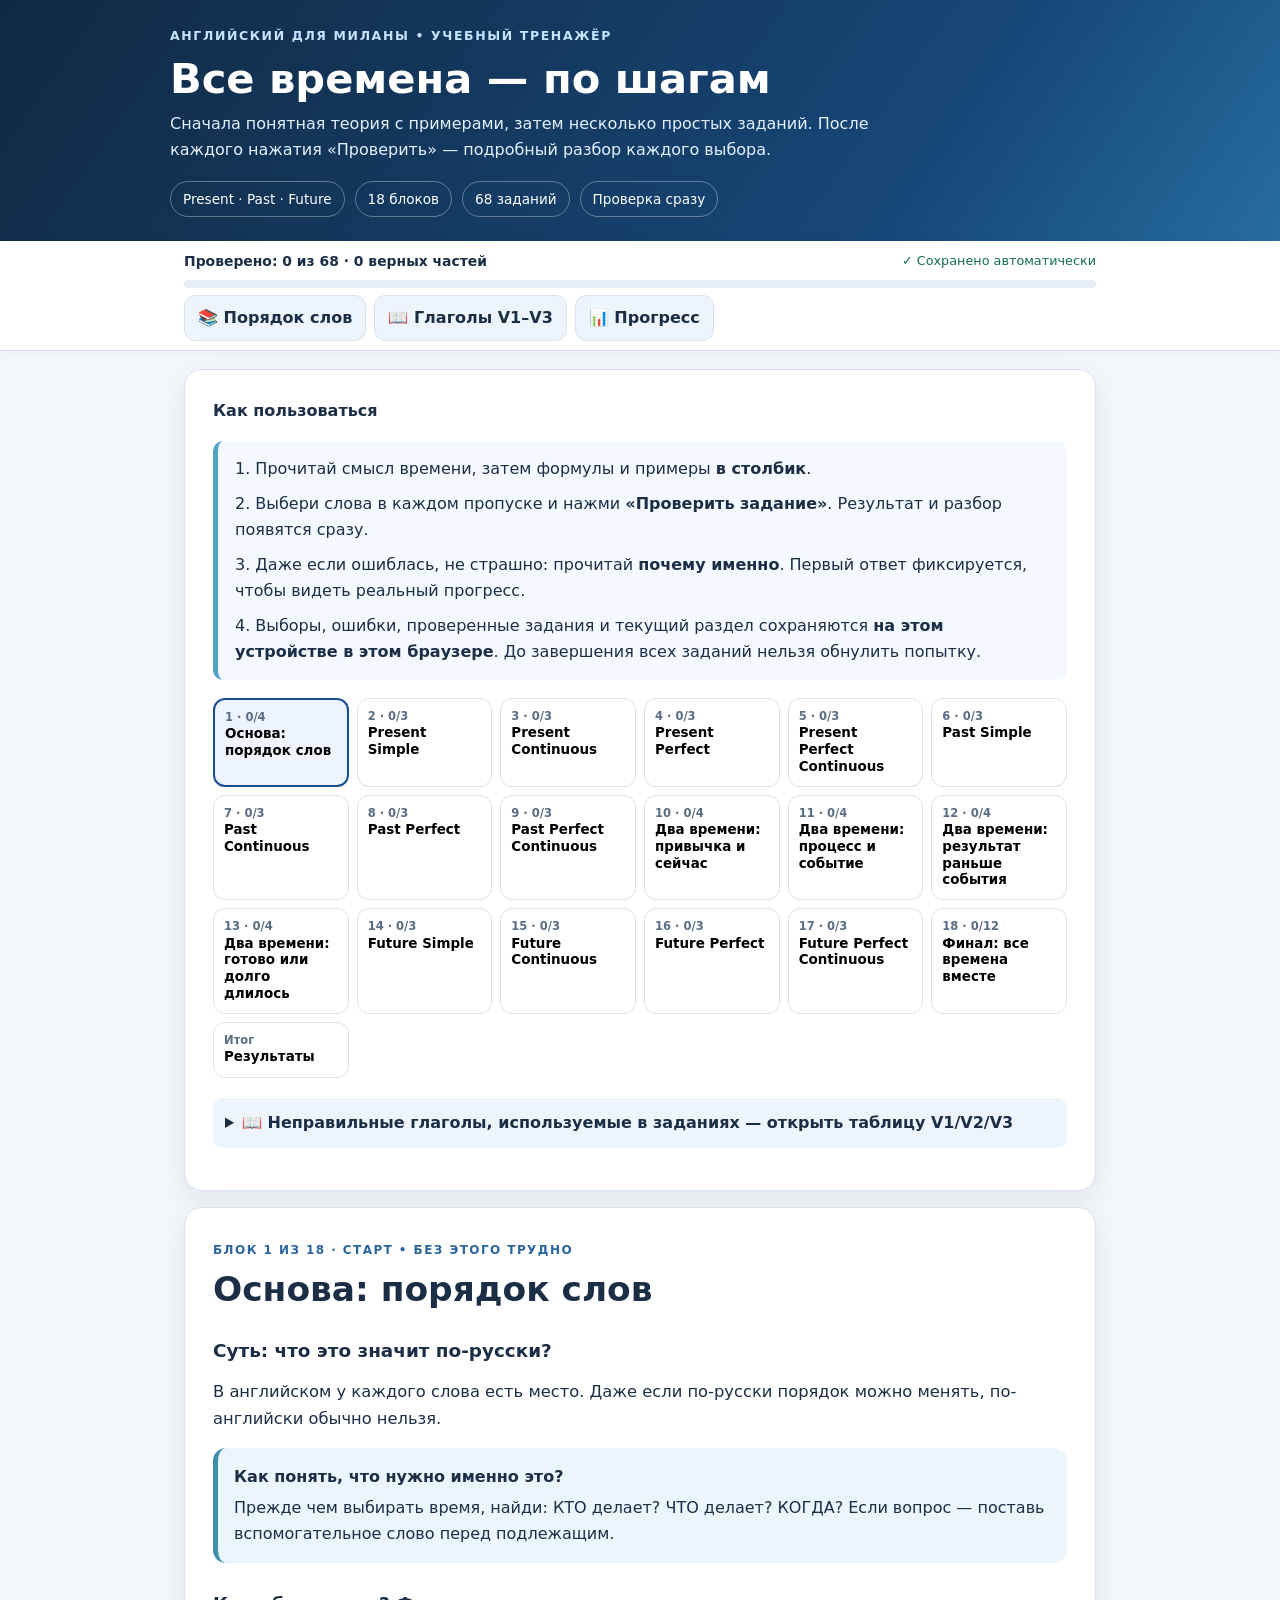
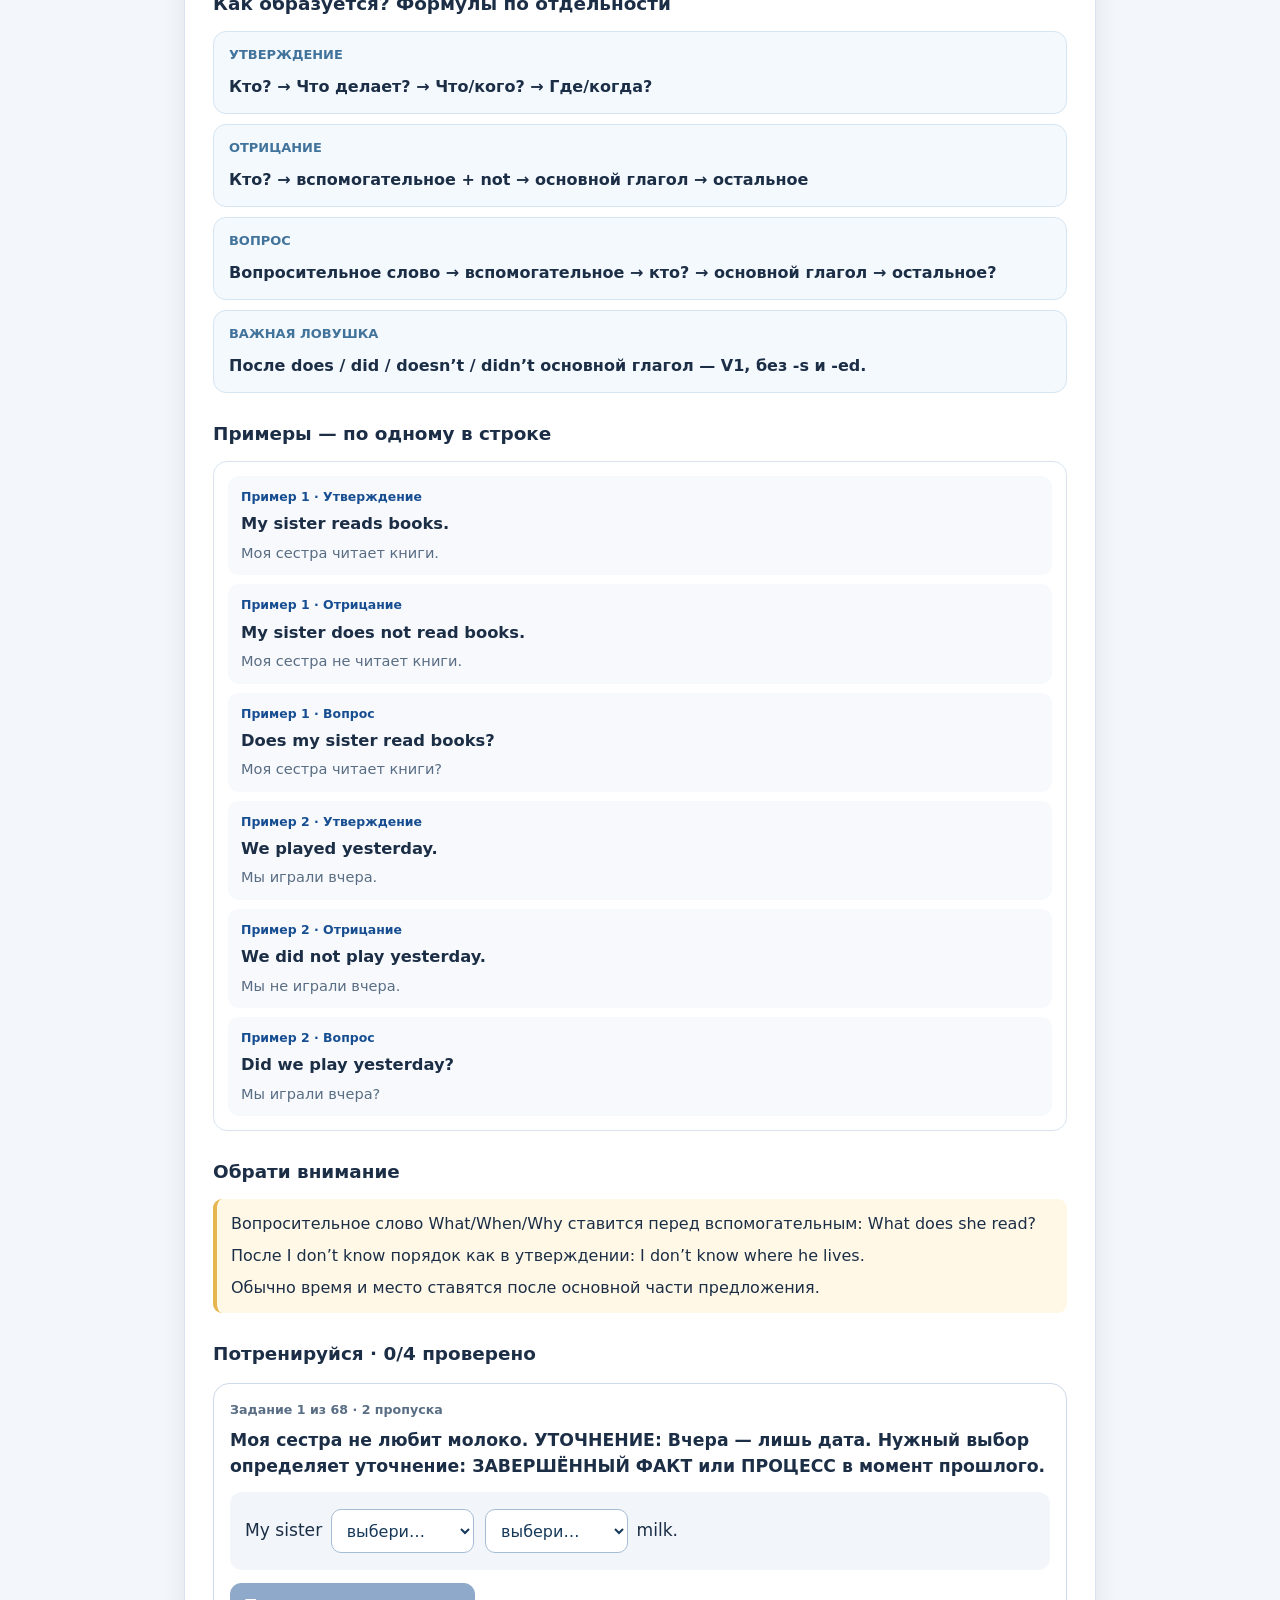
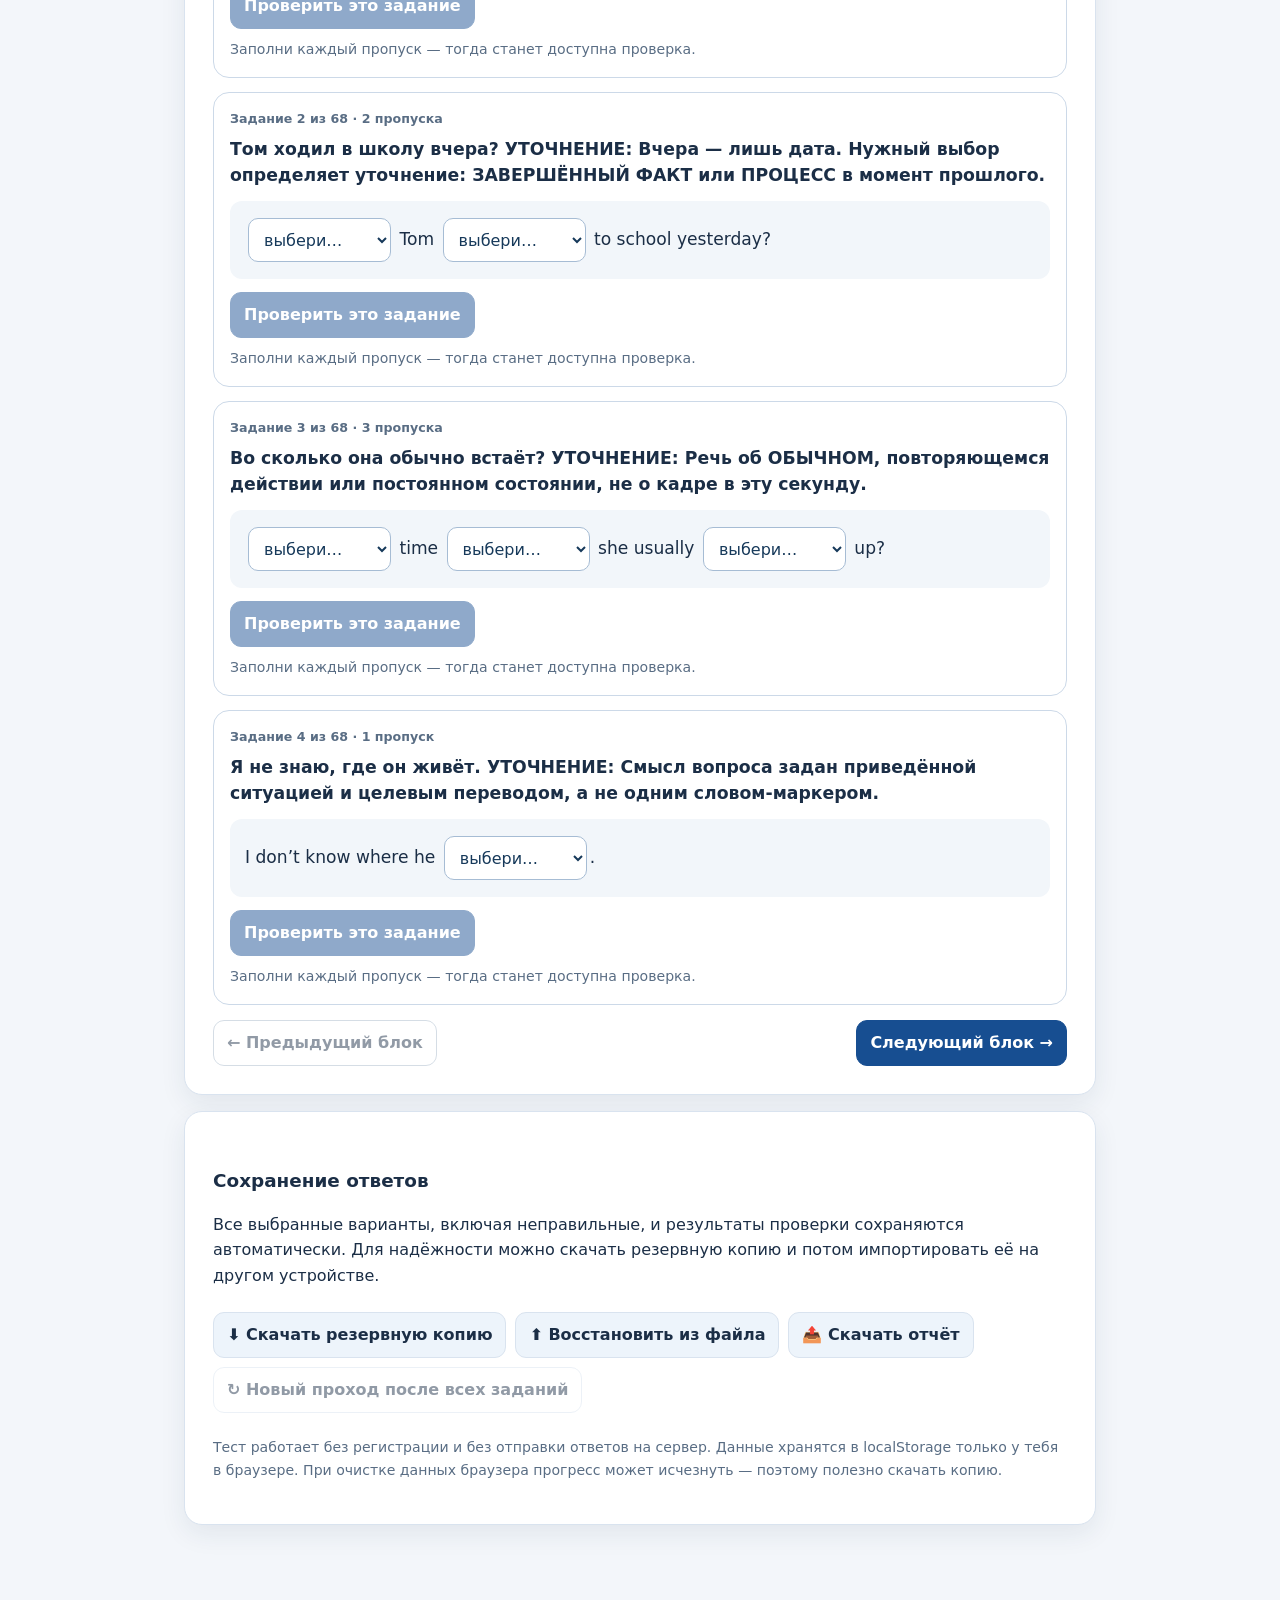
==== commit a1a73f10: "Clarify context across all English quizzes and remove overlapping answers" ====
--- a/all-tenses/index.html
+++ b/all-tenses/index.html
@@ -24,7 +24,7 @@
 <main class="wrap"><section class="card"><strong>Как пользоваться</strong><div class="intro"><p>1. Прочитай смысл времени, затем формулы и примеры <b>в столбик</b>.</p><p>2. Выбери слова в каждом пропуске и нажми <b>«Проверить задание»</b>. Результат и разбор появятся сразу.</p><p>3. Даже если ошиблась, не страшно: прочитай <b>почему именно</b>. Первый ответ фиксируется, чтобы видеть реальный прогресс.</p><p>4. Выборы, ошибки, проверенные задания и текущий раздел сохраняются <b>на этом устройстве в этом браузере</b>. До завершения всех заданий нельзя обнулить попытку.</p></div><div id="storageWarning" class="warning-box hidden" role="alert">В этом браузере локальное сохранение недоступно. Попробуй открыть обычную вкладку Safari/Chrome, не приватную, и экспортируй результаты вручную.</div><div id="nav" class="nav-grid" aria-label="Переключение учебных блоков"></div><details class="reference" id="verbsReference"><summary style="font-weight:850;cursor:pointer;padding:12px;background:#edf4fb;border-radius:10px">📖 Неправильные глаголы, используемые в заданиях — открыть таблицу V1/V2/V3</summary><p>V1 — начальная форма; V2 — простое прошедшее; V3 — форма после have/has/had.</p><div class="table-scroller" id="verbsInline"></div></details></section>
 <section id="chapter" class="card" aria-live="polite"></section><section id="summary" class="card hidden"></section><footer class="card"><h3>Сохранение ответов</h3><p>Все выбранные варианты, включая неправильные, и результаты проверки сохраняются автоматически. Для надёжности можно скачать резервную копию и потом импортировать её на другом устройстве.</p><div class="footer-actions"><button id="exportBtn" class="btn soft">⬇ Скачать резервную копию</button><button id="importBtn" class="btn soft">⬆ Восстановить из файла</button><button id="reportBtn" class="btn soft">📤 Скачать отчёт</button><button id="resetBtn" class="btn" disabled>↻ Начать заново (только после 68 заданий)</button></div><input type="file" accept="application/json,.json" id="importFile" hidden><p class="small muted">Тест работает без регистрации и без отправки ответов на сервер. Данные хранятся в localStorage только у тебя в браузере. При очистке данных браузера прогресс может исчезнуть — поэтому полезно скачать копию.</p></footer></main>
 <dialog id="helpDialog"><h2 id="dialogTitle">Памятка</h2><div id="dialogBody"></div><button id="dialogClose" class="btn primary" type="button">Закрыть</button></dialog>
-<script id="course-data" type="application/json">[{"id":"b0","title":"Основа: порядок слов","tag":"СТАРТ • БЕЗ ЭТОГО ТРУДНО","meaning":"В английском у каждого слова есть место. Даже если по-русски порядок можно менять, по-английски обычно нельзя.","decision":"Прежде чем выбирать время, найди: КТО делает? ЧТО делает? КОГДА? Если вопрос — поставь вспомогательное слово перед подлежащим.","formula":[["Утверждение","Кто? → Что делает? → Что/кого? → Где/когда?"],["Отрицание","Кто? → вспомогательное + not → основной глагол → остальное"],["Вопрос","Вопросительное слово → вспомогательное → кто? → основной глагол → остальное?"],["Важная ловушка","После does / did / doesn’t / didn’t основной глагол — V1, без -s и -ed."]],"examples":[{"positive":["My sister reads books.","Моя сестра читает книги."],"negative":["My sister does not read books.","Моя сестра не читает книги."],"question":["Does my sister read books?","Моя сестра читает книги?"]},{"positive":["We played yesterday.","Мы играли вчера."],"negative":["We did not play yesterday.","Мы не играли вчера."],"question":["Did we play yesterday?","Мы играли вчера?"]}],"notes":["Вопросительное слово What/When/Why ставится перед вспомогательным: What does she read?","После I don’t know порядок как в утверждении: I don’t know where he lives.","Обычно время и место ставятся после основной части предложения."],"questions":[{"id":"q1","ru":"Моя сестра не любит молоко.","sentence":"My sister {0} {1} milk.","slots":[{"options":["doesn’t","don’t","didn’t"],"answer":"doesn’t","why":"Подлежащее my sister = she, в Present Simple нужен doesn’t.","other":""},{"options":["likes","like","liked"],"answer":"like","why":"После doesn’t глагол стоит в начальной форме без -s.","other":""}],"reason":"Речь о постоянном отношении, а не о вчерашнем дне. Выбираем Present Simple, затем отрицание для she.","compare":"Не говорим «doesn’t likes»: окончание -s уже выражено словом does.","mini":""},{"id":"q2","ru":"Том ходил в школу вчера?","sentence":"{0} Tom {1} to school yesterday?","slots":[{"options":["Does","Did","Is"],"answer":"Did","why":"Yesterday — законченное прошлое. Для вопроса Past Simple нужен Did.","other":""},{"options":["went","go","going"],"answer":"go","why":"После Did берём начальную форму go.","other":""}],"reason":"Вопрос о завершённом действии вчера. Did ставится в начале, основной глагол без прошедшей формы.","compare":"Не «Did Tom went?»: Did уже сообщает о прошлом.","mini":""},{"id":"q3","ru":"Во сколько она обычно встаёт?","sentence":"{0} time {1} she usually {2} up?","slots":[{"options":["When","What","Why"],"answer":"What","why":"Для «во сколько» используется вопросительное сочетание What time.","other":""},{"options":["is","does","did"],"answer":"does","why":"Для привычки she нужен does.","other":""},{"options":["get","gets","got"],"answer":"get","why":"После does основной глагол V1: get.","other":""}],"reason":"Usually обозначает привычку. Вопрос строится «What time + does + she + get…?»","compare":"Не соединяем is и does в одном таком вопросе.","mini":""},{"id":"q4","ru":"Я не знаю, где он живёт.","sentence":"I don’t know where he {0}.","slots":[{"options":["live","lives","does live"],"answer":"lives","why":"Это не прямой вопрос, а придаточная часть: he lives.","other":""}],"reason":"После «I don’t know» порядок слов обычный: сначала he, затем lives.","compare":"Сравни: Where does he live? Но: I don’t know where he lives.","mini":""}]},{"id":"b1","title":"Present Simple","tag":"НАСТОЯЩЕЕ • ПРИВЫЧКА И ФАКТ","meaning":"Говорим о том, что бывает обычно, регулярно, по расписанию, либо является фактом. Это не обязательно происходит именно в эту секунду.","decision":"Спроси себя: «Это привычка, правило или факт?» Если да, часто нужен Present Simple.","formula":[["Утверждение: I / you / we / they","I / you / we / they + V1"],["Утверждение: he / she / it","He / she / it + V1 + s"],["Отрицание","I/you/we/they + don’t + V1; he/she/it + doesn’t + V1"],["Вопрос","Do/Does + подлежащее + V1?"]],"examples":[{"positive":["She plays tennis every Friday.","Она играет в теннис каждую пятницу."],"negative":["She doesn’t play tennis on Mondays.","Она не играет в теннис по понедельникам."],"question":["Does she play tennis on Fridays?","Она играет в теннис по пятницам?"]},{"positive":["They go to school every day.","Они ходят в школу каждый день."],"negative":["They don’t go to school on Sundays.","Они не ходят в школу по воскресеньям."],"question":["Do they go to school every day?","Они ходят в школу каждый день?"]}],"notes":["Запомни Милане: «doesn’t likes» — ошибка. Правильно «doesn’t like».","Частотные слова usually/always/never обычно стоят перед обычным смысловым глаголом."],"questions":[{"id":"q5","ru":"Моя мама обычно пьёт чай.","sentence":"My mum usually {0} tea.","slots":[{"options":["drink","drinks","is drinking"],"answer":"drinks","why":"Mum = she, в утверждении Present Simple у глагола -s.","other":""}],"reason":"Usually — обычная привычка, поэтому Simple. Это не действие в эту секунду.","compare":"Не используем is drinking, потому что речь не о текущем моменте.","mini":""},{"id":"q6","ru":"Он не читает книги по вечерам.","sentence":"He {0} {1} books in the evenings.","slots":[{"options":["don’t","doesn’t","isn’t"],"answer":"doesn’t","why":"He → отрицание doesn’t.","other":""},{"options":["reads","reading","read"],"answer":"read","why":"После doesn’t нужен V1: read.","other":""}],"reason":"«По вечерам» означает регулярно. Для he нужна связка doesn’t + V1.","compare":"Не «doesn’t reads» и не «isn’t read».","mini":""},{"id":"q7","ru":"Твои друзья играют в футбол по воскресеньям?","sentence":"{0} your friends {1} football on Sundays?","slots":[{"options":["Are","Do","Does"],"answer":"Do","why":"Friends — множественное число: Do.","other":""},{"options":["plays","playing","play"],"answer":"play","why":"После Do — начальная форма play.","other":""}],"reason":"Вопрос о регулярной привычке: Do + they + V1?","compare":"Does здесь не подходит: friends = they.","mini":""}]},{"id":"b2","title":"Present Continuous","tag":"НАСТОЯЩЕЕ • ПРОЦЕСС СЕЙЧАС","meaning":"Действие происходит прямо сейчас или в нынешний временный период. Важно, что человек занят процессом, а не просто имеет такую привычку.","decision":"Спроси: «Что происходит сейчас? Что человек делает в этот момент?»","formula":[["Утверждение","I am / he is / we are + V-ing"],["Отрицание","am/is/are + not + V-ing"],["Вопрос","Am/Is/Are + подлежащее + V-ing?"],["Важно","После am/is/are обязательно основная форма с -ing."]],"examples":[{"positive":["She is reading now.","Она сейчас читает."],"negative":["She isn’t reading now.","Она сейчас не читает."],"question":["Is she reading now?","Она сейчас читает?"]},{"positive":["They are cooking dinner.","Они сейчас готовят ужин."],"negative":["They aren’t cooking dinner.","Они сейчас не готовят ужин."],"question":["Are they cooking dinner?","Они сейчас готовят ужин?"]}],"notes":["Present Continuous не применяется автоматически ко всем глаголам: know, like, believe обычно описывают состояние.","Сравни: usually reads — привычка; is reading now — процесс прямо сейчас."],"questions":[{"id":"q8","ru":"Посмотри! Кошка сейчас спит.","sentence":"Look! The cat {0} {1} now.","slots":[{"options":["am","are","is"],"answer":"is","why":"Cat = it → is.","other":""},{"options":["sleep","sleeping","slept"],"answer":"sleeping","why":"В Continuous требуется V-ing: sleeping.","other":""}],"reason":"«Посмотри» и «сейчас» показывают процесс в момент речи.","compare":"Не достаточно написать sleeping без is.","mini":""},{"id":"q9","ru":"Я сейчас не смотрю телевизор.","sentence":"I {0} {1} TV now.","slots":[{"options":["am not","do not","was not"],"answer":"am not","why":"Действие сейчас: отрицательное am not.","other":""},{"options":["watch","watching","watched"],"answer":"watching","why":"После am not в Continuous ставим watching.","other":""}],"reason":"Это не общее правило «я не смотрю ТВ», а конкретный текущий момент.","compare":"Сравни: I don’t watch TV (вообще); I am not watching TV (сейчас).","mini":""},{"id":"q10","ru":"Что они сейчас делают?","sentence":"What {0} they {1} right now?","slots":[{"options":["do","are","did"],"answer":"are","why":"В вопросе Continuous are перед they.","other":""},{"options":["do","doing","done"],"answer":"doing","why":"После are нужен -ing: doing.","other":""}],"reason":"Вопрос начинается с What, затем are, затем they, затем doing.","compare":"Не «What are they do?» — только doing.","mini":""}]},{"id":"b3","title":"Present Perfect","tag":"НАСТОЯЩЕЕ • ЕСТЬ РЕЗУЛЬТАТ ИЛИ ОПЫТ","meaning":"Действие уже произошло, а сейчас важен полученный результат. Также говорим об опыте («когда-нибудь») и количестве сделанного за период, который ещё продолжается.","decision":"Спроси: «Что уже сделано к сейчас?» или «Был ли такой опыт?» Точная дата в прошлом обычно требует Past Simple.","formula":[["Утверждение","I/you/we/they have + V3; he/she/it has + V3"],["Отрицание","haven’t / hasn’t + V3"],["Вопрос","Have/Has + подлежащее + V3?"],["V3","Третья форма: eat → eaten; go → gone; finish → finished."]],"examples":[{"positive":["I have finished my work.","Я закончил работу; теперь она готова."],"negative":["I haven’t finished my work yet.","Я ещё не закончил работу."],"question":["Have you finished your work?","Ты уже закончил работу?"]},{"positive":["She has seen this film.","Она уже видела этот фильм."],"negative":["She hasn’t seen this film.","Она ещё не видела этот фильм."],"question":["Has she seen this film?","Она видела этот фильм?"]}],"notes":["Present Perfect — не любое русское «сделал». «Вчера сделал» обычно Past Simple.","Ever/never: опыт; already/yet: результат; today/this week — могут использоваться, если период ещё продолжается."],"questions":[{"id":"q11","ru":"Я уже поел. Теперь я не голоден.","sentence":"I {0} already {1}. I am not hungry now.","slots":[{"options":["had","have","am"],"answer":"have","why":"Есть результат сейчас и подлежащее I: have.","other":""},{"options":["ate","eaten","eating"],"answer":"eaten","why":"После have требуется V3: eat → ate → eaten.","other":""}],"reason":"Важен результат сейчас: я уже сыт. Поэтому have + V3.","compare":"Past Simple «I ate» может быть уместен в рассказе о прошлом, но в этом упражнении подчёркнут результат сейчас.","mini":""},{"id":"q12","ru":"Она ещё не написала письмо.","sentence":"She {0} {1} the letter yet.","slots":[{"options":["hasn’t","didn’t","isn’t"],"answer":"hasn’t","why":"«Ещё не готово к сейчас» → hasn’t.","other":""},{"options":["wrote","write","written"],"answer":"written","why":"write → wrote → written, после hasn’t V3.","other":""}],"reason":"Слово yet показывает, что ожидаемый результат пока не получен.","compare":"Не «hasn’t wrote»: wrote — V2, а не V3.","mini":""},{"id":"q13","ru":"Ты когда-нибудь видел море?","sentence":"{0} you ever {1} the sea?","slots":[{"options":["Did","Have","Are"],"answer":"Have","why":"Опыт до настоящего момента: Have you ever...?","other":""},{"options":["see","saw","seen"],"answer":"seen","why":"После Have нужен V3: seen.","other":""}],"reason":"Вопрос не о конкретном вчера, а о жизненном опыте.","compare":"Если спросить «Ты видел море прошлым летом?», будет Did you see...?","mini":""}]},{"id":"b4","title":"Present Perfect Continuous","tag":"НАСТОЯЩЕЕ • КАК ДОЛГО ПРОДОЛЖАЕТСЯ","meaning":"Действие началось раньше и продолжается сейчас; иногда только что закончилось, но заметен результат самого процесса. Важно время или длительность.","decision":"Спроси: «Как давно человек этим занимается до настоящего момента?» Если процесс тянется до сейчас — эта конструкция полезна.","formula":[["Утверждение","have/has + been + V-ing"],["Отрицание","haven’t/hasn’t + been + V-ing"],["Вопрос","Have/Has + подлежащее + been + V-ing?"],["Продолжительность","for + период (for two hours); since + точка начала (since Monday)"]],"examples":[{"positive":["I have been studying for two hours.","Я занимаюсь уже два часа."],"negative":["I haven’t been sleeping well lately.","В последнее время я плохо сплю."],"question":["Have you been waiting long?","Ты давно ждёшь?"]},{"positive":["She has been learning English since May.","Она учит английский с мая."],"negative":["She hasn’t been working today.","Она сегодня не работала."],"question":["How long has she been learning English?","Как давно она учит английский?"]}],"notes":["В записи «has been learn» пропущено -ing; правильно has been learning.","«Я сделал пять задач» — результат, Present Perfect; «Я решаю задачи уже час» — длительность, Present Perfect Continuous."],"questions":[{"id":"q14","ru":"Я жду тебя уже десять минут и всё ещё жду.","sentence":"I {0} {1} waiting {2} ten minutes.","slots":[{"options":["am","have","had"],"answer":"have","why":"Процесс до настоящего момента; I → have.","other":""},{"options":["been","be","being"],"answer":"been","why":"Формула содержит been: have been waiting.","other":""},{"options":["since","for","at"],"answer":"for","why":"Десять минут — отрезок длительности: for.","other":""}],"reason":"Я начал ждать раньше и продолжаю сейчас. Нужны have been + V-ing и for.","compare":"«I am waiting» не сообщает, как долго действие продолжается с прошлого.","mini":""},{"id":"q15","ru":"Она учится играть на гитаре с января и всё ещё учится.","sentence":"She {0} {1} learning to play the guitar {2} January.","slots":[{"options":["have","has","had"],"answer":"has","why":"She → has.","other":""},{"options":["be","being","been"],"answer":"been","why":"После has в этой форме идёт been.","other":""},{"options":["for","since","during"],"answer":"since","why":"January — точка начала, значит since.","other":""}],"reason":"Учёба началась в январе и продолжается сейчас. Has been learning подчёркивает длительность.","compare":"For — отрезок времени; since — начало периода.","mini":""},{"id":"q16","ru":"Как долго он работает над этой книгой? Он всё ещё её пишет.","sentence":"How long {0} he {1} {2} on this book?","slots":[{"options":["has","does","did"],"answer":"has","why":"Вопрос о длительности до настоящего: has.","other":""},{"options":["be","being","been"],"answer":"been","why":"После has перед working нужен been.","other":""},{"options":["work","worked","working"],"answer":"working","why":"Форма длительного процесса: working.","other":""}],"reason":"How long + has + he + been + working? — порядок слов и форма длительности.","compare":"Не «How long does he work?» — здесь спрашивают длительность текущего процесса.","mini":""}]},{"id":"b5","title":"Past Simple","tag":"ПРОШЛОЕ • ЧТО ПРОИЗОШЛО","meaning":"Готовый факт в законченном прошлом. Мы сообщаем, что случилось вчера, раньше, в прошлом году. Нужна вторая форма глагола (V2) в утверждении.","decision":"Спроси: «Это просто событие в уже завершённый момент прошлого?»","formula":[["Утверждение","Подлежащее + V2 (played, went, ate)"],["Отрицание","Подлежащее + didn’t + V1"],["Вопрос","Did + подлежащее + V1?"],["Ловушка","С did/didn’t всегда V1: didn’t go, did she eat?"]],"examples":[{"positive":["He went home yesterday.","Он вчера пошёл домой."],"negative":["He didn’t go home yesterday.","Он вчера не пошёл домой."],"question":["Did he go home yesterday?","Он вчера пошёл домой?"]},{"positive":["They watched a film last night.","Они смотрели фильм вчера вечером."],"negative":["They didn’t watch a film.","Они не смотрели фильм."],"question":["Did they watch a film?","Они смотрели фильм?"]}],"notes":["Нельзя писать «wented»: глагол go неправильный, его форма в прошлом went.","У be отдельные формы: I/he/she was, you/we/they were; вопросы и отрицания с be строятся без did."],"questions":[{"id":"q17","ru":"Вчера я увидел друга.","sentence":"Yesterday I {0} my friend.","slots":[{"options":["see","saw","seen"],"answer":"saw","why":"Утверждение Past Simple: see → saw.","other":""}],"reason":"Есть точное указание yesterday — простой факт в законченном прошлом.","compare":"После had/have было бы seen, но здесь вспомогательного глагола нет.","mini":""},{"id":"q18","ru":"Мой брат вчера не пошёл в школу.","sentence":"My brother {0} {1} to school yesterday.","slots":[{"options":["doesn’t","didn’t","wasn’t"],"answer":"didn’t","why":"Yesterday — отрицание Past Simple: didn’t.","other":""},{"options":["went","go","gone"],"answer":"go","why":"После didn’t основной глагол — V1: go.","other":""}],"reason":"Необходимо «didn’t go», а не «didn’t went».","compare":"Вспомогательный did уже обозначает прошлое.","mini":""},{"id":"q19","ru":"Ты купил хлеб вчера?","sentence":"{0} you {1} bread yesterday?","slots":[{"options":["Have","Did","Do"],"answer":"Did","why":"Вопрос про вчера: Did.","other":""},{"options":["bought","buy","buying"],"answer":"buy","why":"После Did глагол buy, не bought.","other":""}],"reason":"Вопрос Past Simple: Did + подлежащее + V1.","compare":"«Have you bought» спрашивает о результате к сейчас без привязки к конкретному вчера.","mini":""}]},{"id":"b6","title":"Past Continuous","tag":"ПРОШЛОЕ • ЧТО ПРОИСХОДИЛО ТОГДА","meaning":"Нас интересует процесс в определённый момент прошлого: в восемь вечера, когда кто-то вошёл. Не важно, закончили ли действие.","decision":"Спроси: «Что человек делал именно в тот момент?»","formula":[["Утверждение","I/he/she/it was + V-ing; you/we/they were + V-ing"],["Отрицание","wasn’t / weren’t + V-ing"],["Вопрос","Was/Were + подлежащее + V-ing?"],["Важно","Не was watched, если имеется в виду «смотрел»: was watching."]],"examples":[{"positive":["I was reading at eight.","В восемь я читал."],"negative":["I wasn’t reading at eight.","В восемь я не читал."],"question":["Were you reading at eight?","Ты читал в восемь?"]},{"positive":["They were playing when I arrived.","Когда я пришёл, они играли."],"negative":["They weren’t playing at that moment.","В тот момент они не играли."],"question":["Were they playing when you arrived?","Они играли, когда ты пришёл?"]}],"notes":["While часто соединяет два одновременно продолжающихся действия.","Past Continuous описывает фон; короткое действие часто ставят в Past Simple."],"questions":[{"id":"q20","ru":"Вчера в семь вечера я читал.","sentence":"At seven yesterday I {0} {1}.","slots":[{"options":["was","were","am"],"answer":"was","why":"I в прошедшем Continuous → was.","other":""},{"options":["read","reading","reads"],"answer":"reading","why":"was + V-ing: reading.","other":""}],"reason":"В семь вечера чтение находилось в процессе.","compare":"«I read yesterday» — просто факт без указания на процесс в конкретную минуту.","mini":""},{"id":"q21","ru":"Когда мама пришла, дети спали.","sentence":"When Mum arrived, the children {0} {1}.","slots":[{"options":["was","were","are"],"answer":"were","why":"Children = they → were.","other":""},{"options":["sleep","slept","sleeping"],"answer":"sleeping","why":"Процесс: were sleeping.","other":""}],"reason":"Сон уже шёл в момент маминого прихода.","compare":"«Had slept» означало бы, что сон завершился до её прихода.","mini":""},{"id":"q22","ru":"Что ты делал вчера в девять?","sentence":"What {0} you {1} at nine yesterday?","slots":[{"options":["did","were","are"],"answer":"were","why":"При вопросе в Past Continuous «you» → were.","other":""},{"options":["do","done","doing"],"answer":"doing","why":"Вопрос: were you doing?","other":""}],"reason":"Это вопрос о процессе в конкретное время в прошлом.","compare":"«What did you do yesterday?» — вопрос о действиях за день в целом.","mini":""}]},{"id":"b7","title":"Past Perfect","tag":"ПРОШЛОЕ • УЖЕ ГОТОВО ДО ДРУГОГО МОМЕНТА","meaning":"В прошлом было два момента. Одно действие произошло раньше другого, и нам важно, что к более позднему моменту всё уже было готово.","decision":"Спроси: «Что уже произошло ДО того момента прошлого?»","formula":[["Утверждение","had + V3"],["Отрицание","hadn’t + V3"],["Вопрос","Had + подлежащее + V3?"],["Неправильные глаголы","eat → eaten; leave → left; write → written; see → seen"]],"examples":[{"positive":["She had eaten before I came.","Она поела до моего прихода."],"negative":["She hadn’t eaten before I came.","Она не поела до моего прихода."],"question":["Had she eaten before you came?","Она поела до твоего прихода?"]},{"positive":["The film had started when we arrived.","Фильм уже начался, когда мы пришли."],"negative":["The film hadn’t started when we arrived.","Фильм ещё не начался, когда мы пришли."],"question":["Had the film started when you arrived?","Фильм уже начался к вашему приходу?"]}],"notes":["Не «had ate». Правильно «had eaten»: нужна третья форма.","Не каждое более раннее действие требует Past Perfect, но он ясно показывает последовательность «раньше → позже»."],"questions":[{"id":"q23","ru":"Когда я пришёл, брат уже поел.","sentence":"When I arrived, my brother {0} already {1}.","slots":[{"options":["has","had","was"],"answer":"had","why":"Результат был готов до момента в прошлом: had.","other":""},{"options":["ate","eaten","eating"],"answer":"eaten","why":"eat → ate → eaten; после had форма V3.","other":""}],"reason":"Пришёл — более позднее событие. Брат поел ещё до прихода.","compare":"Present Perfect «has eaten» привязан к настоящему, но вся ситуация здесь в прошлом.","mini":""},{"id":"q24","ru":"К приходу мамы я ещё не закончил работу.","sentence":"I {0} {1} my work when Mum came home.","slots":[{"options":["haven’t","hadn’t","wasn’t"],"answer":"hadn’t","why":"Отсутствие результата к моменту прошлого: hadn’t.","other":""},{"options":["finished","finish","finishing"],"answer":"finished","why":"После hadn’t нужна V3: finished.","other":""}],"reason":"К конкретному прошлому моменту работа ещё не была завершена.","compare":"Не «hadn’t finish»: это не Past Simple с didn’t.","mini":""},{"id":"q25","ru":"Фильм уже начался, когда мы пришли?","sentence":"{0} the film already {1} when you arrived?","slots":[{"options":["Has","Had","Did"],"answer":"Had","why":"Вопрос о результате к прошлому моменту: Had.","other":""},{"options":["start","started","starting"],"answer":"started","why":"start → started → started; после had V3.","other":""}],"reason":"Проверяем, было ли начало фильма до вашего прихода.","compare":"Вопрос Had + подлежащее + V3?","mini":""}]},{"id":"b8","title":"Past Perfect Continuous","tag":"ПРОШЛОЕ • КАК ДОЛГО ДО ТОГО МОМЕНТА","meaning":"В прошлом есть точка отсчёта (например, папа вернулся). До неё действие уже продолжалось какое-то время. Чаще важно сколько длился процесс, а не готовый результат.","decision":"Спроси: «К тому прошлому моменту сколько времени уже продолжалось действие?»","formula":[["Утверждение","had + been + V-ing"],["Отрицание","hadn’t + been + V-ing"],["Вопрос","Had + подлежащее + been + V-ing?"],["Продолжительность","for two hours; since six o’clock"]],"examples":[{"positive":["I had been reading for an hour when Dad came.","К приходу папы я уже час читал."],"negative":["I hadn’t been reading long when Dad came.","К приходу папы я читал ещё недолго."],"question":["Had you been reading long when Dad came?","Ты давно читал, когда папа пришёл?"]},{"positive":["They had been waiting for 20 minutes when the bus came.","К приезду автобуса они ждали 20 минут."],"negative":["They hadn’t been waiting for an hour.","Они ждали меньше часа."],"question":["Had they been waiting for an hour?","Они уже час ждали?"]}],"notes":["«Had done» = уже сделал; «had been doing» = уже делал в течение некоторого времени.","Важно, что форма всегда включает been и -ing."],"questions":[{"id":"q26","ru":"Когда папа пришёл, я уже два часа готовил. Я всё ещё готовил.","sentence":"When Dad came home, I {0} {1} cooking {2} two hours.","slots":[{"options":["have","had","was"],"answer":"had","why":"Отсчёт от прошлого момента — had.","other":""},{"options":["be","been","being"],"answer":"been","why":"В Past Perfect Continuous: had been.","other":""},{"options":["for","since","at"],"answer":"for","why":"Два часа — длительность, ставим for.","other":""}],"reason":"К приходу папы процесс готовки уже шёл два часа и продолжался.","compare":"Past Perfect «had cooked» означал бы завершённый результат.","mini":""},{"id":"q27","ru":"К моменту прихода автобуса мы ждали 30 минут.","sentence":"By the time the bus arrived, we {0} {1} {2} for 30 minutes.","slots":[{"options":["have","had","were"],"answer":"had","why":"Точка отсчёта — приезд автобуса в прошлом.","other":""},{"options":["been","be","being"],"answer":"been","why":"Обязательная часть конструкции: been.","other":""},{"options":["wait","waiting","waited"],"answer":"waiting","why":"После been -ing: waiting.","other":""}],"reason":"К моменту в прошлом уже накопилась длительность ожидания.","compare":"«Were waiting» просто сообщало бы о процессе в момент приезда, а не о том, как давно он длился.","mini":""},{"id":"q28","ru":"Она до моего прихода училась уже час?","sentence":"{0} she {1} {2} for an hour when you arrived?","slots":[{"options":["Has","Had","Was"],"answer":"Had","why":"Прошлая точка отсчёта → Had.","other":""},{"options":["be","been","being"],"answer":"been","why":"Конструкция включает been.","other":""},{"options":["studied","study","studying"],"answer":"studying","why":"После been нужен studying.","other":""}],"reason":"Вопрос о продолжительности ДО твоего прихода.","compare":"Порядок: Had + she + been + studying?","mini":""}]},{"id":"b9","title":"Два времени: привычка и сейчас","tag":"СРАВНИВАЕМ • PRESENT SIMPLE + CONTINUOUS","meaning":"В одном предложении можно сказать, что человек делает обычно, а что делает прямо сейчас. Английский выбирает время отдельно для каждого действия.","decision":"Для каждой части задай отдельный вопрос: «обычно?» или «прямо сейчас?»","formula":[["Обычно","Present Simple: she reads / she doesn’t read"],["Сейчас","Present Continuous: she is reading"],["Если в одном предложении две части","Сначала выбери смысл для каждой части, потом отдельно собери форму."]],"examples":[{"positive":["She usually reads, but now she is playing.","Обычно она читает, а сейчас играет."],"negative":["She doesn’t play in the mornings, but now she is playing.","По утрам она не играет, но сейчас играет."],"question":["Does she usually read while her brother is playing?","Она обычно читает, пока брат играет?"]},{"positive":["They play on Sundays, but today they are studying.","По воскресеньям они играют, но сегодня занимаются."],"negative":["They don’t work on Sundays, but today they are working.","Они обычно не работают по воскресеньям, но сегодня работают."],"question":["Are they studying now, although they usually play?","Они сейчас занимаются, хотя обычно играют?"]}],"notes":["«Today» само по себе не гарантирует Continuous: важен смысл временного действия.","Для «like» обычно Simple даже если чувство относится к настоящему."],"questions":[{"id":"q29","ru":"Обычно он читает, но сейчас спит.","sentence":"He usually {0}, but now he {1} {2}.","slots":[{"options":["read","reads","is reading"],"answer":"reads","why":"Usually → привычка, he reads.","other":""},{"options":["is","does","was"],"answer":"is","why":"Now → he is.","other":""},{"options":["sleep","sleeps","sleeping"],"answer":"sleeping","why":"Continuous требует sleeping.","other":""}],"reason":"Здесь два разных смысла: обычно читает (привычка), сейчас спит (процесс).","compare":"Не нужно всё предложение ставить в одно время.","mini":""},{"id":"q30","ru":"Мы не пьём кофе, но сейчас пьём чай.","sentence":"We {0} {1} coffee, but now we {2} drinking tea.","slots":[{"options":["doesn’t","don’t","aren’t"],"answer":"don’t","why":"We → don’t в привычке.","other":""},{"options":["drink","drinking","drank"],"answer":"drink","why":"После don’t основной глагол V1.","other":""},{"options":["are","do","were"],"answer":"are","why":"Сейчас происходит процесс: are drinking.","other":""}],"reason":"В первой части — обычное отношение к кофе, во второй — действие сейчас.","compare":"Don’t drink ≠ aren’t drinking: первое про привычку, второе про конкретный момент.","mini":""},{"id":"q31","ru":"Твоя сестра обычно играет, когда приходит домой, но сейчас делает уроки.","sentence":"Your sister usually {0} when she comes home, but now she {1} {2} homework.","slots":[{"options":["play","plays","playing"],"answer":"plays","why":"Sister = she и usually → plays.","other":""},{"options":["does","is","has"],"answer":"is","why":"Now → is.","other":""},{"options":["do","doing","done"],"answer":"doing","why":"is doing — процесс сейчас.","other":""}],"reason":"Каждая часть имеет свой смысл: привычка и текущий процесс.","compare":"После when в значении привычки здесь comes — Present Simple.","mini":""},{"id":"q32","ru":"Они обычно не смотрят ТВ, а сейчас смотрят фильм.","sentence":"They usually {0} {1} TV, but now they {2} watching a film.","slots":[{"options":["aren’t","don’t","doesn’t"],"answer":"don’t","why":"They → don’t для обычной привычки.","other":""},{"options":["watching","watched","watch"],"answer":"watch","why":"После don’t V1.","other":""},{"options":["were","are","do"],"answer":"are","why":"Сейчас are watching.","other":""}],"reason":"Не смотрят обычно — Simple; смотрят сейчас — Continuous.","compare":"Слово usually относится к первой части, now — ко второй.","mini":""}]},{"id":"b10","title":"Два времени: процесс и событие","tag":"СРАВНИВАЕМ • PAST SIMPLE + CONTINUOUS","meaning":"Одно действие уже длилось в прошлом, когда другое короткое событие произошло и иногда прервало процесс.","decision":"Длинный фон: was/were + -ing. Короткое событие: V2 (Past Simple).","formula":[["Фон в прошлом","Past Continuous: I was reading"],["Событие в прошлом","Past Simple: Mum came"],["Частая связь","I was reading when Mum came."],["Два процесса","While I was reading, she was cooking."]],"examples":[{"positive":["I was sleeping when Dad called.","Я спал, когда папа позвонил."],"negative":["I wasn’t sleeping when Dad called.","Я не спал, когда папа позвонил."],"question":["Were you sleeping when Dad called?","Ты спал, когда папа позвонил?"]},{"positive":["While she was cooking, he was cleaning.","Пока она готовила, он убирал."],"negative":["She wasn’t cooking while he was cleaning.","Она не готовила, пока он убирал."],"question":["Was she cooking while he was cleaning?","Она готовила, пока он убирал?"]}],"notes":["When не автоматически требует Past Simple: ориентируйся на смысл каждого действия.","Сравни was cooking (процесс) и cooked (факт готовки)."],"questions":[{"id":"q33","ru":"Когда я пришёл, мама готовила.","sentence":"When I {0}, Mum {1} {2}.","slots":[{"options":["come","came","coming"],"answer":"came","why":"Пришёл — завершённое событие: came.","other":""},{"options":["is","was","had"],"answer":"was","why":"Мама была в процессе в прошлом: was.","other":""},{"options":["cooked","cook","cooking"],"answer":"cooking","why":"После was требуется cooking.","other":""}],"reason":"Приход — короткое событие, готовка уже шла в тот момент.","compare":"Не «had cooked», ведь не говорится, что ужин уже был готов.","mini":""},{"id":"q34","ru":"Пока папа спал, я читал.","sentence":"While Dad {0} {1}, I {2} reading.","slots":[{"options":["was","were","had"],"answer":"was","why":"Dad → was.","other":""},{"options":["slept","sleeping","sleep"],"answer":"sleeping","why":"Past Continuous: sleeping.","other":""},{"options":["am","was","have"],"answer":"was","why":"Я тоже был в процессе: was reading.","other":""}],"reason":"Два процесса шли одновременно в прошлом.","compare":"В этом примере ни одно действие не описано как законченное событие.","mini":""},{"id":"q35","ru":"Вчера в восемь я не спал, когда ты позвонил.","sentence":"At eight yesterday I {0} {1} when you {2}.","slots":[{"options":["didn’t","wasn’t","hadn’t"],"answer":"wasn’t","why":"В конкретный момент «не был в процессе сна» → wasn’t.","other":""},{"options":["sleep","slept","sleeping"],"answer":"sleeping","why":"После wasn’t Continuous требует sleeping.","other":""},{"options":["call","called","calling"],"answer":"called","why":"Звонок — завершённое событие: called.","other":""}],"reason":"Фон в восемь — не спал; звонок — событие.","compare":"didn’t sleep yesterday означало бы, что вообще не спал вчера, это другой смысл.","mini":""},{"id":"q36","ru":"Она читала, когда свет погас.","sentence":"She {0} {1} when the light {2} out.","slots":[{"options":["was","has","had"],"answer":"was","why":"Процесс чтения в прошлом: was.","other":""},{"options":["read","reading","reads"],"answer":"reading","why":"Continuous → reading.","other":""},{"options":["go","went","gone"],"answer":"went","why":"Свет погас — событие Past Simple: went out.","other":""}],"reason":"Чтение уже шло, затем погас свет.","compare":"go → went → gone; здесь нужен V2 went, не gone.","mini":""}]},{"id":"b11","title":"Два времени: результат раньше события","tag":"СРАВНИВАЕМ • PAST SIMPLE + PAST PERFECT","meaning":"Два события в прошлом. Одно случилось раньше и уже было закончено к моменту второго. Для более раннего результата удобно брать Past Perfect.","decision":"Представь стрелку: сначала had + V3 → потом V2. В обычном повествовании не всегда обязателен Past Perfect, но здесь специально подчёркиваем предшествование.","formula":[["Сначала — уже случилось","Past Perfect: had + V3"],["Потом — другое событие","Past Simple: V2"],["Отрицание результата","hadn’t + V3"],["Пример порядка","She had left before I arrived."]],"examples":[{"positive":["We had eaten when she arrived.","К её приходу мы уже поели."],"negative":["We hadn’t eaten when she arrived.","К её приходу мы ещё не поели."],"question":["Had you eaten when she arrived?","Вы уже поели к её приходу?"]},{"positive":["The film had started before we came.","Фильм начался до нашего прихода."],"negative":["The film hadn’t started before we came.","Фильм не начался до нашего прихода."],"question":["Had the film started before you came?","Фильм уже начался до вашего прихода?"]}],"notes":["Если ты говоришь «я потерял ключ вчера», обычно достаточно Past Simple.","Если «я не мог открыть, потому что раньше потерял ключ», Past Perfect показывает причину из более раннего прошлого."],"questions":[{"id":"q37","ru":"Когда я проснулся, папа уже ушёл.","sentence":"When I {0} up, Dad {1} already {2}.","slots":[{"options":["wake","woke","woken"],"answer":"woke","why":"Проснулся — Past Simple: woke.","other":""},{"options":["has","had","was"],"answer":"had","why":"Папа ушёл раньше моего пробуждения: had.","other":""},{"options":["went","gone","going"],"answer":"gone","why":"После had форма V3: gone.","other":""}],"reason":"Сначала папа ушёл, потом я проснулся.","compare":"«Had went» ошибочно: после had нужна третья форма gone.","mini":""},{"id":"q38","ru":"Мы не могли войти, потому что забыли ключ раньше.","sentence":"We {0} get in because we {1} {2} the key earlier.","slots":[{"options":["can’t","couldn’t","don’t"],"answer":"couldn’t","why":"Ситуация в прошлом: couldn’t.","other":""},{"options":["have","had","were"],"answer":"had","why":"Причина возникла до неудачной попытки: had.","other":""},{"options":["forgot","forget","forgotten"],"answer":"forgotten","why":"forget → forgot → forgotten; после had нужен V3.","other":""}],"reason":"Сначала забыли ключ, позже не смогли войти. Оба момента в прошлом.","compare":"Не «can’t ... had» — нельзя смешивать нынешнюю невозможность с прошлой ситуацией без причины.","mini":""},{"id":"q39","ru":"К началу урока я уже написал письмо.","sentence":"I {0} already {1} the letter before the lesson {2}.","slots":[{"options":["have","had","was"],"answer":"had","why":"Результат к прошлому моменту: had.","other":""},{"options":["wrote","written","write"],"answer":"written","why":"write → wrote → written, после had V3.","other":""},{"options":["start","started","starting"],"answer":"started","why":"Начало урока — факт прошлого: started.","other":""}],"reason":"Письмо было готово раньше начала урока.","compare":"Сейчас не важно, готово ли оно: опорная точка — прошлый урок.","mini":""},{"id":"q40","ru":"Когда мы пришли, фильм ещё не начался.","sentence":"When we {0}, the film {1} {2} yet.","slots":[{"options":["arrive","arrived","arriving"],"answer":"arrived","why":"Пришли — Past Simple arrived.","other":""},{"options":["hasn’t","hadn’t","wasn’t"],"answer":"hadn’t","why":"К моменту нашего прихода результата ещё не было: hadn’t.","other":""},{"options":["start","started","starting"],"answer":"started","why":"После hadn’t нужна V3: started.","other":""}],"reason":"В прошлом к моменту прихода фильм ещё не начался.","compare":"Слово yet возможно и с Past Perfect: ещё не к тому моменту.","mini":""}]},{"id":"b12","title":"Два времени: готово или долго длилось","tag":"СРАВНИВАЕМ • PERFECT + PERFECT CONTINUOUS","meaning":"Одно время говорит о количестве или результате, другое — как долго шёл процесс. Важно не только «раньше/сейчас», но и «результат/длительность».","decision":"Спроси: «Сколько уже сделано?» → Perfect. «Как долго делал?» → Perfect Continuous.","formula":[["Результат к сейчас","have/has + V3"],["Длительность до сейчас","have/has + been + V-ing"],["Результат до момента в прошлом","had + V3"],["Длительность до момента в прошлом","had + been + V-ing"]],"examples":[{"positive":["I have written two pages.","Я написал две страницы — есть результат."],"negative":["I haven’t written the last page.","Я ещё не написал последнюю страницу."],"question":["Have you written two pages?","Ты уже написал две страницы?"]},{"positive":["I have been writing for an hour.","Я пишу уже час — важна длительность."],"negative":["I haven’t been writing for long.","Я пишу ещё недолго."],"question":["Have you been writing for an hour?","Ты пишешь уже час?"]}],"notes":["«За час написала три страницы» допускает Perfect с количеством, потому что важен результат.","Различаем также прошлое: had eaten (уже поел) и had been eating (ел уже некоторое время)."],"questions":[{"id":"q41","ru":"Я уже сделал три задания сегодня. Все готовы.","sentence":"I {0} already {1} three exercises today.","slots":[{"options":["had","have","am"],"answer":"have","why":"Результат есть сейчас: have.","other":""},{"options":["done","doing","did"],"answer":"done","why":"После have — V3: done.","other":""}],"reason":"Три задания готовы. Считаем результат, а не длительность.","compare":"«Have been doing» могло бы показывать процесс, но здесь подчёркнута готовность трёх заданий.","mini":""},{"id":"q42","ru":"Я делаю эти задания уже час и ещё не закончил.","sentence":"I {0} {1} doing these exercises for an hour.","slots":[{"options":["have","had","am"],"answer":"have","why":"До нынешнего момента и продолжается: have.","other":""},{"options":["been","be","being"],"answer":"been","why":"Нужна связка have been doing.","other":""}],"reason":"Это не количество сделанного, а длительный незаконченный процесс.","compare":"«I have done these exercises» означало бы, что задания уже сделаны.","mini":""},{"id":"q43","ru":"Когда мама пришла, я уже написал две страницы.","sentence":"When Mum {0}, I {1} {2} two pages.","slots":[{"options":["comes","came","coming"],"answer":"came","why":"Мамин приход — событие в прошлом: came.","other":""},{"options":["have","had","was"],"answer":"had","why":"К прошлому моменту был результат: had.","other":""},{"options":["written","wrote","writing"],"answer":"written","why":"После had V3: written.","other":""}],"reason":"К маминому приходу две страницы уже были готовы.","compare":"Had been writing подчёркивало бы длительность, а не две готовые страницы.","mini":""},{"id":"q44","ru":"Когда мама пришла, я писал уже час и продолжал писать.","sentence":"When Mum {0}, I {1} {2} writing for an hour.","slots":[{"options":["came","come","comes"],"answer":"came","why":"Пришла — Past Simple.","other":""},{"options":["have","had","was"],"answer":"had","why":"Отсчёт до прошлого момента: had.","other":""},{"options":["be","been","being"],"answer":"been","why":"Длительный процесс: had been writing.","other":""}],"reason":"Важно, что к её приходу процесс длился час и продолжался.","compare":"Had written — был бы результат; здесь акцент на «писал уже час».","mini":""}]},{"id":"b13","title":"Future Simple","tag":"БУДУЩЕЕ • ЧТО БУДЕТ","meaning":"Используем will, когда говорим о будущем решении, обещании или прогнозе. Это просто будущее событие, без акцента на процесс или длительность.","decision":"Спроси: «Что случится / что я сделаю потом?»","formula":[["Утверждение","Подлежащее + will + V1"],["Отрицание","will not (won’t) + V1"],["Вопрос","Will + подлежащее + V1?"],["После will","Никаких -s, -ed и to перед смысловым глаголом."]],"examples":[{"positive":["I will call you tomorrow.","Я позвоню тебе завтра."],"negative":["I won’t call you tonight.","Я не позвоню тебе сегодня вечером."],"question":["Will you call me tomorrow?","Ты позвонишь мне завтра?"]},{"positive":["She will help us.","Она поможет нам."],"negative":["She won’t help us tomorrow.","Она не поможет нам завтра."],"question":["Will she help us?","Она поможет нам?"]}],"notes":["Will — не единственный способ говорить о будущем: есть going to и Present Continuous для планов.","В придаточных времени после when/before/as soon as для будущего обычно ставим Present Simple: When I come, I will call you."],"questions":[{"id":"q45","ru":"Завтра я помогу тебе.","sentence":"I {0} {1} you tomorrow.","slots":[{"options":["do","will","am"],"answer":"will","why":"Будущее решение/обещание: will.","other":""},{"options":["help","helps","helped"],"answer":"help","why":"После will нужен V1: help.","other":""}],"reason":"Здесь обещание или решение о будущем.","compare":"Не will helps — после will окончание -s не нужно.","mini":""},{"id":"q46","ru":"Она не придёт завтра.","sentence":"She {0} {1} tomorrow.","slots":[{"options":["doesn’t","won’t","wasn’t"],"answer":"won’t","why":"Отрицание будущего с will: won’t.","other":""},{"options":["comes","came","come"],"answer":"come","why":"После won’t V1: come.","other":""}],"reason":"Речь о будущем событии, отрицаем его.","compare":"Don’t/doesn’t — это обычно Present Simple.","mini":""},{"id":"q47","ru":"Ты позвонишь мне завтра?","sentence":"{0} you {1} me tomorrow?","slots":[{"options":["Do","Did","Will"],"answer":"Will","why":"Вопрос о будущем обещании: Will.","other":""},{"options":["called","call","calling"],"answer":"call","why":"После Will — V1.","other":""}],"reason":"Will ставится перед you, call не меняется.","compare":"Вопрос «Will you called?» неверный.","mini":""}]},{"id":"b14","title":"Future Continuous","tag":"БУДУЩЕЕ • БУДУ В ПРОЦЕССЕ","meaning":"Представь определённый момент будущего: завтра в восемь. В этот момент действие уже будет идти. Это не просто факт «сделаю», а «буду делать».","decision":"Спроси: «Что я БУДУ ДЕЛАТЬ в тот будущий момент?»","formula":[["Утверждение","will + be + V-ing"],["Отрицание","won’t + be + V-ing"],["Вопрос","Will + подлежащее + be + V-ing?"],["Не забывай","После will обязателен be, а после be — -ing."]],"examples":[{"positive":["At eight tomorrow I will be studying.","Завтра в восемь я буду заниматься."],"negative":["I won’t be studying at eight.","В восемь я не буду заниматься."],"question":["Will you be studying at eight?","Ты будешь заниматься в восемь?"]},{"positive":["She will be sleeping at midnight.","В полночь она будет спать."],"negative":["She won’t be sleeping at six.","В шесть она не будет спать."],"question":["Will she be sleeping at midnight?","Она будет спать в полночь?"]}],"notes":["«I will study tomorrow» — факт или решение; «I will be studying at eight» — процесс в конкретный момент.","Будущие запланированные действия можно выражать и другими способами; здесь тренируем именно will be + V-ing."],"questions":[{"id":"q48","ru":"Завтра в семь я буду читать.","sentence":"At seven tomorrow I {0} {1} {2}.","slots":[{"options":["have","will","was"],"answer":"will","why":"Будущее → will.","other":""},{"options":["been","be","am"],"answer":"be","why":"Future Continuous требует be.","other":""},{"options":["read","reading","reads"],"answer":"reading","why":"Процесс → V-ing.","other":""}],"reason":"В конкретный момент завтра чтение будет происходить.","compare":"Future Simple «will read» сообщает о будущем действии, без этого акцента на процесс.","mini":""},{"id":"q49","ru":"Она не будет спать завтра в девять вечера.","sentence":"She {0} {1} {2} at nine tomorrow evening.","slots":[{"options":["won’t","isn’t","didn’t"],"answer":"won’t","why":"Отрицание в будущем: won’t.","other":""},{"options":["been","be","being"],"answer":"be","why":"Формула will not be + V-ing.","other":""},{"options":["sleep","slept","sleeping"],"answer":"sleeping","why":"После be нужен sleeping.","other":""}],"reason":"Речь о том, чем она НЕ будет занята в определённый будущий момент.","compare":"Не «won’t sleeping» — пропущено be.","mini":""},{"id":"q50","ru":"Ты будешь работать завтра в полдень?","sentence":"{0} you {1} {2} at noon tomorrow?","slots":[{"options":["Are","Will","Have"],"answer":"Will","why":"Future Continuous вопрос начинается с Will.","other":""},{"options":["be","been","being"],"answer":"be","why":"После you нужен be.","other":""},{"options":["work","worked","working"],"answer":"working","why":"После be — рабочий процесс working.","other":""}],"reason":"Проверяем именно процесс в двенадцать завтра.","compare":"At noon = в полдень.","mini":""}]},{"id":"b15","title":"Future Perfect","tag":"БУДУЩЕЕ • УЖЕ БУДЕТ ГОТОВО К СРОКУ","meaning":"Есть точка в будущем. К этому моменту действие будет уже закончено. Представь дедлайн: к пяти часам работа будет готова.","decision":"Спроси: «Что УЖЕ БУДЕТ СДЕЛАНО к будущему моменту?»","formula":[["Утверждение","will + have + V3"],["Отрицание","won’t + have + V3"],["Вопрос","Will + подлежащее + have + V3?"],["Важно","После will — have (не has), затем третья форма глагола."]],"examples":[{"positive":["I will have finished by five.","Я закончу к пяти часам."],"negative":["I won’t have finished by five.","Я не успею закончить к пяти."],"question":["Will you have finished by five?","Ты закончишь к пяти?"]},{"positive":["She will have eaten by noon.","К полудню она уже поест."],"negative":["She won’t have eaten by noon.","К полудню она ещё не поест."],"question":["Will she have eaten by noon?","Она уже поест к полудню?"]}],"notes":["«By five» = не позже пяти, к пяти. Это не то же самое, что «at five».","Future Perfect не обязательно используется для любого результата в будущем: нужен взгляд на результат к будущему моменту."],"questions":[{"id":"q51","ru":"К пяти часам я уже закончу домашнюю работу.","sentence":"By five I {0} {1} {2} my homework.","slots":[{"options":["will","have","had"],"answer":"will","why":"Опорный момент впереди: will.","other":""},{"options":["has","be","have"],"answer":"have","why":"После will Future Perfect всегда have.","other":""},{"options":["finish","finished","finishing"],"answer":"finished","why":"V3 у finish — finished.","other":""}],"reason":"«К пяти» обозначает будущее ограничение: к нему работа будет готова.","compare":"«Will be finishing» — процесс в пять; «will have finished» — уже готово к пяти.","mini":""},{"id":"q52","ru":"К полудню она ещё не поест.","sentence":"She {0} {1} {2} by noon.","slots":[{"options":["won’t","doesn’t","hadn’t"],"answer":"won’t","why":"Будущее отрицание: won’t.","other":""},{"options":["has","have","been"],"answer":"have","why":"После won’t в Future Perfect — have.","other":""},{"options":["ate","eaten","eating"],"answer":"eaten","why":"eat → ate → eaten; нужна V3.","other":""}],"reason":"К заданному будущему моменту результата ещё не будет.","compare":"Не «won’t have ate»: ate — V2.","mini":""},{"id":"q53","ru":"Ты уже прочитаешь книгу к воскресенью?","sentence":"{0} you {1} {2} the book by Sunday?","slots":[{"options":["Do","Will","Have"],"answer":"Will","why":"Будущий дедлайн: Will.","other":""},{"options":["be","has","have"],"answer":"have","why":"Future Perfect: will have.","other":""},{"options":["read","reading","reads"],"answer":"read","why":"V3 у read пишется так же — read (произносится иначе).","other":""}],"reason":"Вопрос о готовом результате к воскресенью.","compare":"«Will you read by Sunday?» звучит как вопрос о действии, а не прямо о завершённости к сроку.","mini":""}]},{"id":"b16","title":"Future Perfect Continuous","tag":"БУДУЩЕЕ • СКОЛЬКО УЖЕ БУДУ ДЕЛАТЬ К СРОКУ","meaning":"В будущем наступит точка отсчёта. К ней процесс будет продолжаться уже определённое время. Это редкое, но понятное по смыслу время.","decision":"Спроси: «К будущему моменту СКОЛЬКО ВРЕМЕНИ уже будет длиться действие?»","formula":[["Утверждение","will + have + been + V-ing"],["Отрицание","won’t + have + been + V-ing"],["Вопрос","Will + подлежащее + have + been + V-ing?"],["Продолжительность","for two hours / for three years"],["Временная точка","by five / by next Monday"]],"examples":[{"positive":["By six I will have been working for two hours.","К шести я буду работать уже два часа."],"negative":["By six I won’t have been working for two hours yet.","К шести я буду работать ещё меньше двух часов."],"question":["Will you have been working for two hours by six?","К шести ты уже два часа будешь работать?"]},{"positive":["By June she will have been studying for a year.","К июню она будет учиться уже год."],"negative":["By June she won’t have been studying for a year yet.","К июню она будет учиться ещё меньше года."],"question":["Will she have been studying for a year by June?","К июню она будет учиться уже год?"]}],"notes":["Разница с Future Perfect: «will have written three pages» = будут готовы три страницы; «will have been writing for two hours» = буду писать уже два часа.","Глаголы состояния (know, like) обычно не ставят в Continuous. Можно сказать will have known, но не обычно will have been knowing."],"questions":[{"id":"q54","ru":"К шести часам я буду ждать уже два часа.","sentence":"By six I {0} {1} {2} waiting for two hours.","slots":[{"options":["will","had","have"],"answer":"will","why":"Будущая точка отсчёта → will.","other":""},{"options":["be","have","has"],"answer":"have","why":"После will в Perfect → have.","other":""},{"options":["been","being","be"],"answer":"been","why":"Затем been и глагол с -ing.","other":""}],"reason":"К будущим шести накопится два часа ожидания.","compare":"«Will be waiting at six» — просто процесс в шесть без указания длительности с более раннего момента.","mini":""},{"id":"q55","ru":"К июню она будет учить английский уже год.","sentence":"By June she {0} {1} {2} studying English for a year.","slots":[{"options":["has","will","had"],"answer":"will","why":"June — будущая точка отсчёта.","other":""},{"options":["has","have","be"],"answer":"have","why":"После will всегда have.","other":""},{"options":["being","been","be"],"answer":"been","why":"Идёт been studying — процесс.","other":""}],"reason":"В июне уже накопится год обучения.","compare":"Это не Future Perfect результата, а длительность процесса к будущему сроку.","mini":""},{"id":"q56","ru":"К восьми ты будешь работать уже три часа?","sentence":"{0} you {1} {2} working for three hours by eight?","slots":[{"options":["Have","Will","Did"],"answer":"Will","why":"Начало будущего вопроса: Will.","other":""},{"options":["has","have","be"],"answer":"have","why":"Future Perfect Continuous: have.","other":""},{"options":["be","been","being"],"answer":"been","why":"Обязательное been перед working.","other":""}],"reason":"Спрашиваем о длительности работы к будущему моменту.","compare":"Порядок вопроса: Will + you + have + been + working...?","mini":""}]},{"id":"b17","title":"Финал: все времена вместе","tag":"ЗАКРЕПЛЕНИЕ • 12 ВРЕМЁН","meaning":"Здесь больше нет подсказки названием времени. Одни предложения про привычку, другие про процесс, готовый результат или продолжительность. Есть настоящее, прошлое и будущее.","decision":"Сначала найди точку отсчёта: сейчас / момент в прошлом / момент в будущем. Затем реши: факт, процесс, результат или длительность?","formula":[["Шаг 1","Когда? → сейчас / в прошлом / в будущем"],["Шаг 2","Что важнее? → факт / процесс / результат / как долго"],["Шаг 3","Утверждение / отрицание / вопрос → порядок слов"],["Шаг 4","Проверь V1/V2/V3 и вспомогательные глаголы."]],"examples":[{"positive":["She reads every day.","Привычка."],"negative":["She isn’t reading now.","Сейчас не происходит."],"question":["Has she read this book?","Результат или опыт к сейчас?"]},{"positive":["She was reading when I came.","Процесс в прошлом + событие."],"negative":["She hadn’t finished before I came.","Результата к прошлому моменту не было."],"question":["Will she have finished by Friday?","Будет ли результат готов к пятнице?"]}],"notes":["Все 12 учебных форм — удобная карта, но в живом языке выбор зависит от контекста; иногда возможны несколько форм с разными оттенками.","В вопросах и отрицаниях не теряй вспомогательный глагол."],"questions":[{"id":"q57","ru":"Она часто читает вечером.","sentence":"She often {0} in the evening.","slots":[{"options":["read","reads","is reading"],"answer":"reads","why":"Often — привычка, she reads.","other":""}],"reason":"Частое повторение действия — Present Simple.","compare":"Сейчас ли она читает, нам неизвестно.","mini":""},{"id":"q58","ru":"Сейчас она читает.","sentence":"She {0} {1} now.","slots":[{"options":["is","does","has"],"answer":"is","why":"Текущий процесс, she is.","other":""},{"options":["read","reading","reads"],"answer":"reading","why":"Continuous: -ing.","other":""}],"reason":"Now и конкретный процесс — Present Continuous.","compare":"Often reads — привычка, а is reading now — действие в момент речи.","mini":""},{"id":"q59","ru":"Она уже прочитала письмо. Теперь знает новости.","sentence":"She {0} already {1} the letter.","slots":[{"options":["has","had","was"],"answer":"has","why":"К настоящему моменту есть результат: has.","other":""},{"options":["read","reading","reads"],"answer":"read","why":"V3 у read пишется read.","other":""}],"reason":"Теперь она знает содержание, важен результат сейчас.","compare":"«She read yesterday» было бы фактом прошлого.","mini":""},{"id":"q60","ru":"Она читает уже час и продолжает.","sentence":"She {0} {1} reading for an hour.","slots":[{"options":["has","had","is"],"answer":"has","why":"Отсчёт до настоящего времени: has.","other":""},{"options":["been","be","being"],"answer":"been","why":"Perfect Continuous: has been reading.","other":""}],"reason":"Важна длительность процесса до настоящего.","compare":"Не «she is reading for an hour» для длительности, начавшейся час назад.","mini":""},{"id":"q61","ru":"Вчера она купила книгу.","sentence":"Yesterday she {0} a book.","slots":[{"options":["buy","bought","buyed"],"answer":"bought","why":"Past Simple buy → bought.","other":""}],"reason":"Просто факт вчера: Past Simple.","compare":"Buyed не существует как нормативная прошедшая форма.","mini":""},{"id":"q62","ru":"Вчера в восемь она смотрела фильм.","sentence":"At eight yesterday she {0} {1} a film.","slots":[{"options":["was","had","is"],"answer":"was","why":"Процесс в прошлом: was.","other":""},{"options":["watch","watching","watched"],"answer":"watching","why":"После was нужна -ing форма.","other":""}],"reason":"Восемь вечера вчера — точка внутри прошлого процесса.","compare":"«Watched» просто сообщил бы о завершённом событии.","mini":""},{"id":"q63","ru":"Когда я приехал, она уже ушла.","sentence":"When I {0}, she {1} already {2}.","slots":[{"options":["arrive","arrived","arriving"],"answer":"arrived","why":"Прибытие — Past Simple.","other":""},{"options":["has","had","was"],"answer":"had","why":"Ушла раньше моего приезда: had.","other":""},{"options":["left","leave","leaving"],"answer":"left","why":"leave → left → left, V3 left.","other":""}],"reason":"Последовательность: сначала ушла, потом я приехал.","compare":"Past Perfect отмечает более раннее событие.","mini":""},{"id":"q64","ru":"К моему приезду она работала уже час и продолжала.","sentence":"When I {0}, she {1} {2} working for an hour.","slots":[{"options":["arrived","arrive","arriving"],"answer":"arrived","why":"Мой приезд — прошлое завершённое событие.","other":""},{"options":["has","had","was"],"answer":"had","why":"Длительность к прошлому моменту: had.","other":""},{"options":["be","been","being"],"answer":"been","why":"После had нужен been перед working.","other":""}],"reason":"К приезду процесс уже длился час.","compare":"Had worked могло бы делать акцент на завершённом объёме работы, здесь нужно had been working.","mini":""},{"id":"q65","ru":"Я помогу тебе завтра.","sentence":"I {0} {1} you tomorrow.","slots":[{"options":["have","will","did"],"answer":"will","why":"Будущее обещание: will.","other":""},{"options":["help","helps","helped"],"answer":"help","why":"После will → V1.","other":""}],"reason":"Просто обещание будущего: Future Simple.","compare":"Нет указания на процесс в конкретный момент.","mini":""},{"id":"q66","ru":"Завтра в восемь я буду делать уроки.","sentence":"At eight tomorrow I {0} {1} {2} homework.","slots":[{"options":["will","have","was"],"answer":"will","why":"Будущее время.","other":""},{"options":["been","be","have"],"answer":"be","why":"Future Continuous: will be.","other":""},{"options":["do","done","doing"],"answer":"doing","why":"Процесс: doing.","other":""}],"reason":"Завтра в восемь — будущий момент внутри процесса.","compare":"Future Simple «will do» не делает акцент на том, что действие будет происходить именно в восемь.","mini":""},{"id":"q67","ru":"К пятнице я уже закончу работу.","sentence":"By Friday I {0} {1} {2} my work.","slots":[{"options":["will","have","had"],"answer":"will","why":"Результат к будущему моменту.","other":""},{"options":["have","has","be"],"answer":"have","why":"Future Perfect: will have.","other":""},{"options":["finished","finish","finishing"],"answer":"finished","why":"V3 у finish: finished.","other":""}],"reason":"К пятнице результат будет готов.","compare":"«Will be finishing on Friday» указывает на процесс в пятницу, а не на готовность к пятнице.","mini":""},{"id":"q68","ru":"К шести часам я буду учиться уже три часа.","sentence":"By six I {0} {1} {2} studying for three hours.","slots":[{"options":["will","have","had"],"answer":"will","why":"Будущий момент.","other":""},{"options":["have","has","be"],"answer":"have","why":"Future Perfect Continuous содержит will have.","other":""},{"options":["been","be","being"],"answer":"been","why":"Длительный процесс: been studying.","other":""}],"reason":"К будущему моменту процесс будет продолжаться уже три часа.","compare":"Не просто «will be studying»: важно, сколько часов накопится.","mini":""}]}]</script>
+<script id="course-data" type="application/json">[{"id":"b0","title":"Основа: порядок слов","tag":"СТАРТ • БЕЗ ЭТОГО ТРУДНО","meaning":"В английском у каждого слова есть место. Даже если по-русски порядок можно менять, по-английски обычно нельзя.","decision":"Прежде чем выбирать время, найди: КТО делает? ЧТО делает? КОГДА? Если вопрос — поставь вспомогательное слово перед подлежащим.","formula":[["Утверждение","Кто? → Что делает? → Что/кого? → Где/когда?"],["Отрицание","Кто? → вспомогательное + not → основной глагол → остальное"],["Вопрос","Вопросительное слово → вспомогательное → кто? → основной глагол → остальное?"],["Важная ловушка","После does / did / doesn’t / didn’t основной глагол — V1, без -s и -ed."]],"examples":[{"positive":["My sister reads books.","Моя сестра читает книги."],"negative":["My sister does not read books.","Моя сестра не читает книги."],"question":["Does my sister read books?","Моя сестра читает книги?"]},{"positive":["We played yesterday.","Мы играли вчера."],"negative":["We did not play yesterday.","Мы не играли вчера."],"question":["Did we play yesterday?","Мы играли вчера?"]}],"notes":["Вопросительное слово What/When/Why ставится перед вспомогательным: What does she read?","После I don’t know порядок как в утверждении: I don’t know where he lives.","Обычно время и место ставятся после основной части предложения."],"questions":[{"id":"q1","ru":"Моя сестра не любит молоко. УТОЧНЕНИЕ: Вчера — лишь дата. Нужный выбор определяет уточнение: ЗАВЕРШЁННЫЙ ФАКТ или ПРОЦЕСС в момент прошлого.","sentence":"My sister {0} {1} milk.","slots":[{"options":["doesn’t","don’t","didn’t"],"answer":"doesn’t","why":"Подлежащее my sister = she, в Present Simple нужен doesn’t.","other":""},{"options":["likes","like","liked"],"answer":"like","why":"После doesn’t глагол стоит в начальной форме без -s.","other":""}],"reason":"Речь о постоянном отношении, а не о вчерашнем дне. Выбираем Present Simple, затем отрицание для she.","compare":"Не говорим «doesn’t likes»: окончание -s уже выражено словом does.","mini":""},{"id":"q2","ru":"Том ходил в школу вчера? УТОЧНЕНИЕ: Вчера — лишь дата. Нужный выбор определяет уточнение: ЗАВЕРШЁННЫЙ ФАКТ или ПРОЦЕСС в момент прошлого.","sentence":"{0} Tom {1} to school yesterday?","slots":[{"options":["Does","Did","Is"],"answer":"Did","why":"Yesterday — законченное прошлое. Для вопроса Past Simple нужен Did.","other":""},{"options":["went","go","going"],"answer":"go","why":"После Did берём начальную форму go.","other":""}],"reason":"Вопрос о завершённом действии вчера. Did ставится в начале, основной глагол без прошедшей формы.","compare":"Не «Did Tom went?»: Did уже сообщает о прошлом.","mini":""},{"id":"q3","ru":"Во сколько она обычно встаёт? УТОЧНЕНИЕ: Речь об ОБЫЧНОМ, повторяющемся действии или постоянном состоянии, не о кадре в эту секунду.","sentence":"{0} time {1} she usually {2} up?","slots":[{"options":["When","What","Why"],"answer":"What","why":"Для «во сколько» используется вопросительное сочетание What time.","other":""},{"options":["is","does","did"],"answer":"does","why":"Для привычки she нужен does.","other":""},{"options":["get","gets","got"],"answer":"get","why":"После does основной глагол V1: get.","other":""}],"reason":"Usually обозначает привычку. Вопрос строится «What time + does + she + get…?»","compare":"Не соединяем is и does в одном таком вопросе.","mini":""},{"id":"q4","ru":"Я не знаю, где он живёт. УТОЧНЕНИЕ: Смысл вопроса задан приведённой ситуацией и целевым переводом, а не одним словом-маркером.","sentence":"I don’t know where he {0}.","slots":[{"options":["live","lives","does live"],"answer":"lives","why":"Это не прямой вопрос, а придаточная часть: he lives.","other":""}],"reason":"После «I don’t know» порядок слов обычный: сначала he, затем lives.","compare":"Сравни: Where does he live? Но: I don’t know where he lives.","mini":""}]},{"id":"b1","title":"Present Simple","tag":"НАСТОЯЩЕЕ • ПРИВЫЧКА И ФАКТ","meaning":"Говорим о том, что бывает обычно, регулярно, по расписанию, либо является фактом. Это не обязательно происходит именно в эту секунду.","decision":"Спроси себя: «Это привычка, правило или факт?» Если да, часто нужен Present Simple.","formula":[["Утверждение: I / you / we / they","I / you / we / they + V1"],["Утверждение: he / she / it","He / she / it + V1 + s"],["Отрицание","I/you/we/they + don’t + V1; he/she/it + doesn’t + V1"],["Вопрос","Do/Does + подлежащее + V1?"]],"examples":[{"positive":["She plays tennis every Friday.","Она играет в теннис каждую пятницу."],"negative":["She doesn’t play tennis on Mondays.","Она не играет в теннис по понедельникам."],"question":["Does she play tennis on Fridays?","Она играет в теннис по пятницам?"]},{"positive":["They go to school every day.","Они ходят в школу каждый день."],"negative":["They don’t go to school on Sundays.","Они не ходят в школу по воскресеньям."],"question":["Do they go to school every day?","Они ходят в школу каждый день?"]}],"notes":["Запомни Милане: «doesn’t likes» — ошибка. Правильно «doesn’t like».","Частотные слова usually/always/never обычно стоят перед обычным смысловым глаголом."],"questions":[{"id":"q5","ru":"Моя мама обычно пьёт чай. УТОЧНЕНИЕ: Речь об ОБЫЧНОМ, повторяющемся действии или постоянном состоянии, не о кадре в эту секунду.","sentence":"My mum usually {0} tea.","slots":[{"options":["drink","drinks","is drinking"],"answer":"drinks","why":"Mum = she, в утверждении Present Simple у глагола -s.","other":""}],"reason":"Usually — обычная привычка, поэтому Simple. Это не действие в эту секунду.","compare":"Не используем is drinking, потому что речь не о текущем моменте.","mini":""},{"id":"q6","ru":"Он не читает книги по вечерам. УТОЧНЕНИЕ: Смысл вопроса задан приведённой ситуацией и целевым переводом, а не одним словом-маркером.","sentence":"He {0} {1} books in the evenings.","slots":[{"options":["don’t","doesn’t","isn’t"],"answer":"doesn’t","why":"He → отрицание doesn’t.","other":""},{"options":["reads","reading","read"],"answer":"read","why":"После doesn’t нужен V1: read.","other":""}],"reason":"«По вечерам» означает регулярно. Для he нужна связка doesn’t + V1.","compare":"Не «doesn’t reads» и не «isn’t read».","mini":""},{"id":"q7","ru":"Твои друзья играют в футбол по воскресеньям? УТОЧНЕНИЕ: Смысл вопроса задан приведённой ситуацией и целевым переводом, а не одним словом-маркером.","sentence":"{0} your friends {1} football on Sundays?","slots":[{"options":["Are","Do","Does"],"answer":"Do","why":"Friends — множественное число: Do.","other":""},{"options":["plays","playing","play"],"answer":"play","why":"После Do — начальная форма play.","other":""}],"reason":"Вопрос о регулярной привычке: Do + they + V1?","compare":"Does здесь не подходит: friends = they.","mini":""}]},{"id":"b2","title":"Present Continuous","tag":"НАСТОЯЩЕЕ • ПРОЦЕСС СЕЙЧАС","meaning":"Действие происходит прямо сейчас или в нынешний временный период. Важно, что человек занят процессом, а не просто имеет такую привычку.","decision":"Спроси: «Что происходит сейчас? Что человек делает в этот момент?»","formula":[["Утверждение","I am / he is / we are + V-ing"],["Отрицание","am/is/are + not + V-ing"],["Вопрос","Am/Is/Are + подлежащее + V-ing?"],["Важно","После am/is/are обязательно основная форма с -ing."]],"examples":[{"positive":["She is reading now.","Она сейчас читает."],"negative":["She isn’t reading now.","Она сейчас не читает."],"question":["Is she reading now?","Она сейчас читает?"]},{"positive":["They are cooking dinner.","Они сейчас готовят ужин."],"negative":["They aren’t cooking dinner.","Они сейчас не готовят ужин."],"question":["Are they cooking dinner?","Они сейчас готовят ужин?"]}],"notes":["Present Continuous не применяется автоматически ко всем глаголам: know, like, believe обычно описывают состояние.","Сравни: usually reads — привычка; is reading now — процесс прямо сейчас."],"questions":[{"id":"q8","ru":"Посмотри! Кошка сейчас спит. УТОЧНЕНИЕ: Действие происходит ПРЯМО СЕЙЧАС либо это временное занятие, а не постоянная привычка.","sentence":"Look! The cat {0} {1} now.","slots":[{"options":["am","are","is"],"answer":"is","why":"Cat = it → is.","other":""},{"options":["sleep","sleeping","slept"],"answer":"sleeping","why":"В Continuous требуется V-ing: sleeping.","other":""}],"reason":"«Посмотри» и «сейчас» показывают процесс в момент речи.","compare":"Не достаточно написать sleeping без is.","mini":""},{"id":"q9","ru":"Я сейчас не смотрю телевизор. УТОЧНЕНИЕ: Действие происходит ПРЯМО СЕЙЧАС либо это временное занятие, а не постоянная привычка.","sentence":"I {0} {1} TV now.","slots":[{"options":["am not","do not","was not"],"answer":"am not","why":"Действие сейчас: отрицательное am not.","other":""},{"options":["watch","watching","watched"],"answer":"watching","why":"После am not в Continuous ставим watching.","other":""}],"reason":"Это не общее правило «я не смотрю ТВ», а конкретный текущий момент.","compare":"Сравни: I don’t watch TV (вообще); I am not watching TV (сейчас).","mini":""},{"id":"q10","ru":"Что они сейчас делают? УТОЧНЕНИЕ: Действие происходит ПРЯМО СЕЙЧАС либо это временное занятие, а не постоянная привычка.","sentence":"What {0} they {1} right now?","slots":[{"options":["do","are","did"],"answer":"are","why":"В вопросе Continuous are перед they.","other":""},{"options":["do","doing","done"],"answer":"doing","why":"После are нужен -ing: doing.","other":""}],"reason":"Вопрос начинается с What, затем are, затем they, затем doing.","compare":"Не «What are they do?» — только doing.","mini":""}]},{"id":"b3","title":"Present Perfect","tag":"НАСТОЯЩЕЕ • ЕСТЬ РЕЗУЛЬТАТ ИЛИ ОПЫТ","meaning":"Действие уже произошло, а сейчас важен полученный результат. Также говорим об опыте («когда-нибудь») и количестве сделанного за период, который ещё продолжается.","decision":"Спроси: «Что уже сделано к сейчас?» или «Был ли такой опыт?» Точная дата в прошлом обычно требует Past Simple.","formula":[["Утверждение","I/you/we/they have + V3; he/she/it has + V3"],["Отрицание","haven’t / hasn’t + V3"],["Вопрос","Have/Has + подлежащее + V3?"],["V3","Третья форма: eat → eaten; go → gone; finish → finished."]],"examples":[{"positive":["I have finished my work.","Я закончил работу; теперь она готова."],"negative":["I haven’t finished my work yet.","Я ещё не закончил работу."],"question":["Have you finished your work?","Ты уже закончил работу?"]},{"positive":["She has seen this film.","Она уже видела этот фильм."],"negative":["She hasn’t seen this film.","Она ещё не видела этот фильм."],"question":["Has she seen this film?","Она видела этот фильм?"]}],"notes":["Present Perfect — не любое русское «сделал». «Вчера сделал» обычно Past Simple.","Ever/never: опыт; already/yet: результат; today/this week — могут использоваться, если период ещё продолжается."],"questions":[{"id":"q11","ru":"Я уже поел. Теперь я не голоден. УТОЧНЕНИЕ: Сейчас уже есть РЕЗУЛЬТАТ выполненного действия; не описываем процесс в определённый час прошлого.","sentence":"I {0} already {1}. I am not hungry now.","slots":[{"options":["had","have","am"],"answer":"have","why":"Есть результат сейчас и подлежащее I: have.","other":""},{"options":["ate","eaten","eating"],"answer":"eaten","why":"После have требуется V3: eat → ate → eaten.","other":""}],"reason":"Важен результат сейчас: я уже сыт. Поэтому have + V3.","compare":"Past Simple «I ate» может быть уместен в рассказе о прошлом, но в этом упражнении подчёркнут результат сейчас.","mini":""},{"id":"q12","ru":"Она ещё не написала письмо. УТОЧНЕНИЕ: Смысл вопроса задан приведённой ситуацией и целевым переводом, а не одним словом-маркером.","sentence":"She {0} {1} the letter yet.","slots":[{"options":["hasn’t","didn’t","isn’t"],"answer":"hasn’t","why":"«Ещё не готово к сейчас» → hasn’t.","other":""},{"options":["wrote","write","written"],"answer":"written","why":"write → wrote → written, после hasn’t V3.","other":""}],"reason":"Слово yet показывает, что ожидаемый результат пока не получен.","compare":"Не «hasn’t wrote»: wrote — V2, а не V3.","mini":""},{"id":"q13","ru":"Ты когда-нибудь видел море? УТОЧНЕНИЕ: Сейчас уже есть РЕЗУЛЬТАТ выполненного действия; не описываем процесс в определённый час прошлого.","sentence":"{0} you ever {1} the sea?","slots":[{"options":["Did","Have","Are"],"answer":"Have","why":"Опыт до настоящего момента: Have you ever...?","other":""},{"options":["see","saw","seen"],"answer":"seen","why":"После Have нужен V3: seen.","other":""}],"reason":"Вопрос не о конкретном вчера, а о жизненном опыте.","compare":"Если спросить «Ты видел море прошлым летом?», будет Did you see...?","mini":""}]},{"id":"b4","title":"Present Perfect Continuous","tag":"НАСТОЯЩЕЕ • КАК ДОЛГО ПРОДОЛЖАЕТСЯ","meaning":"Действие началось раньше и продолжается сейчас; иногда только что закончилось, но заметен результат самого процесса. Важно время или длительность.","decision":"Спроси: «Как давно человек этим занимается до настоящего момента?» Если процесс тянется до сейчас — эта конструкция полезна.","formula":[["Утверждение","have/has + been + V-ing"],["Отрицание","haven’t/hasn’t + been + V-ing"],["Вопрос","Have/Has + подлежащее + been + V-ing?"],["Продолжительность","for + период (for two hours); since + точка начала (since Monday)"]],"examples":[{"positive":["I have been studying for two hours.","Я занимаюсь уже два часа."],"negative":["I haven’t been sleeping well lately.","В последнее время я плохо сплю."],"question":["Have you been waiting long?","Ты давно ждёшь?"]},{"positive":["She has been learning English since May.","Она учит английский с мая."],"negative":["She hasn’t been working today.","Она сегодня не работала."],"question":["How long has she been learning English?","Как давно она учит английский?"]}],"notes":["В записи «has been learn» пропущено -ing; правильно has been learning.","«Я сделал пять задач» — результат, Present Perfect; «Я решаю задачи уже час» — длительность, Present Perfect Continuous."],"questions":[{"id":"q14","ru":"Я жду тебя уже десять минут и всё ещё жду. УТОЧНЕНИЕ: Процесс начался раньше и продолжается до настоящего или его последствия видны сейчас; важна ДЛИТЕЛЬНОСТЬ.","sentence":"I {0} {1} waiting {2} ten minutes.","slots":[{"options":["am","have","had"],"answer":"have","why":"Процесс до настоящего момента; I → have.","other":""},{"options":["been","be","being"],"answer":"been","why":"Формула содержит been: have been waiting.","other":""},{"options":["since","for","at"],"answer":"for","why":"Десять минут — отрезок длительности: for.","other":""}],"reason":"Я начал ждать раньше и продолжаю сейчас. Нужны have been + V-ing и for.","compare":"«I am waiting» не сообщает, как долго действие продолжается с прошлого.","mini":""},{"id":"q15","ru":"Она учится играть на гитаре с января и всё ещё учится. УТОЧНЕНИЕ: Процесс начался раньше и продолжается до настоящего или его последствия видны сейчас; важна ДЛИТЕЛЬНОСТЬ.","sentence":"She {0} {1} learning to play the guitar {2} January.","slots":[{"options":["have","has","had"],"answer":"has","why":"She → has.","other":""},{"options":["be","being","been"],"answer":"been","why":"После has в этой форме идёт been.","other":""},{"options":["for","since","during"],"answer":"since","why":"January — точка начала, значит since.","other":""}],"reason":"Учёба началась в январе и продолжается сейчас. Has been learning подчёркивает длительность.","compare":"For — отрезок времени; since — начало периода.","mini":""},{"id":"q16","ru":"Как долго он работает над этой книгой? Он всё ещё её пишет. УТОЧНЕНИЕ: Процесс начался раньше и продолжается до настоящего или его последствия видны сейчас; важна ДЛИТЕЛЬНОСТЬ.","sentence":"How long {0} he {1} {2} on this book?","slots":[{"options":["has","does","did"],"answer":"has","why":"Вопрос о длительности до настоящего: has.","other":""},{"options":["be","being","been"],"answer":"been","why":"После has перед working нужен been.","other":""},{"options":["work","worked","working"],"answer":"working","why":"Форма длительного процесса: working.","other":""}],"reason":"How long + has + he + been + working? — порядок слов и форма длительности.","compare":"Не «How long does he work?» — здесь спрашивают длительность текущего процесса.","mini":""}]},{"id":"b5","title":"Past Simple","tag":"ПРОШЛОЕ • ЧТО ПРОИЗОШЛО","meaning":"Готовый факт в законченном прошлом. Мы сообщаем, что случилось вчера, раньше, в прошлом году. Нужна вторая форма глагола (V2) в утверждении.","decision":"Спроси: «Это просто событие в уже завершённый момент прошлого?»","formula":[["Утверждение","Подлежащее + V2 (played, went, ate)"],["Отрицание","Подлежащее + didn’t + V1"],["Вопрос","Did + подлежащее + V1?"],["Ловушка","С did/didn’t всегда V1: didn’t go, did she eat?"]],"examples":[{"positive":["He went home yesterday.","Он вчера пошёл домой."],"negative":["He didn’t go home yesterday.","Он вчера не пошёл домой."],"question":["Did he go home yesterday?","Он вчера пошёл домой?"]},{"positive":["They watched a film last night.","Они смотрели фильм вчера вечером."],"negative":["They didn’t watch a film.","Они не смотрели фильм."],"question":["Did they watch a film?","Они смотрели фильм?"]}],"notes":["Нельзя писать «wented»: глагол go неправильный, его форма в прошлом went.","У be отдельные формы: I/he/she was, you/we/they were; вопросы и отрицания с be строятся без did."],"questions":[{"id":"q17","ru":"Вчера я увидел друга. УТОЧНЕНИЕ: Вчера — лишь дата. Нужный выбор определяет уточнение: ЗАВЕРШЁННЫЙ ФАКТ или ПРОЦЕСС в момент прошлого.","sentence":"Yesterday I {0} my friend.","slots":[{"options":["see","saw","seen"],"answer":"saw","why":"Утверждение Past Simple: see → saw.","other":""}],"reason":"Есть точное указание yesterday — простой факт в законченном прошлом.","compare":"После had/have было бы seen, но здесь вспомогательного глагола нет.","mini":""},{"id":"q18","ru":"Мой брат вчера не пошёл в школу. УТОЧНЕНИЕ: Вчера — лишь дата. Нужный выбор определяет уточнение: ЗАВЕРШЁННЫЙ ФАКТ или ПРОЦЕСС в момент прошлого.","sentence":"My brother {0} {1} to school yesterday.","slots":[{"options":["doesn’t","didn’t","wasn’t"],"answer":"didn’t","why":"Yesterday — отрицание Past Simple: didn’t.","other":""},{"options":["went","go","gone"],"answer":"go","why":"После didn’t основной глагол — V1: go.","other":""}],"reason":"Необходимо «didn’t go», а не «didn’t went».","compare":"Вспомогательный did уже обозначает прошлое.","mini":""},{"id":"q19","ru":"Ты купил хлеб вчера? УТОЧНЕНИЕ: Вчера — лишь дата. Нужный выбор определяет уточнение: ЗАВЕРШЁННЫЙ ФАКТ или ПРОЦЕСС в момент прошлого.","sentence":"{0} you {1} bread yesterday?","slots":[{"options":["Have","Did","Do"],"answer":"Did","why":"Вопрос про вчера: Did.","other":""},{"options":["bought","buy","buying"],"answer":"buy","why":"После Did глагол buy, не bought.","other":""}],"reason":"Вопрос Past Simple: Did + подлежащее + V1.","compare":"«Have you bought» спрашивает о результате к сейчас без привязки к конкретному вчера.","mini":""}]},{"id":"b6","title":"Past Continuous","tag":"ПРОШЛОЕ • ЧТО ПРОИСХОДИЛО ТОГДА","meaning":"Нас интересует процесс в определённый момент прошлого: в восемь вечера, когда кто-то вошёл. Не важно, закончили ли действие.","decision":"Спроси: «Что человек делал именно в тот момент?»","formula":[["Утверждение","I/he/she/it was + V-ing; you/we/they were + V-ing"],["Отрицание","wasn’t / weren’t + V-ing"],["Вопрос","Was/Were + подлежащее + V-ing?"],["Важно","Не was watched, если имеется в виду «смотрел»: was watching."]],"examples":[{"positive":["I was reading at eight.","В восемь я читал."],"negative":["I wasn’t reading at eight.","В восемь я не читал."],"question":["Were you reading at eight?","Ты читал в восемь?"]},{"positive":["They were playing when I arrived.","Когда я пришёл, они играли."],"negative":["They weren’t playing at that moment.","В тот момент они не играли."],"question":["Were they playing when you arrived?","Они играли, когда ты пришёл?"]}],"notes":["While часто соединяет два одновременно продолжающихся действия.","Past Continuous описывает фон; короткое действие часто ставят в Past Simple."],"questions":[{"id":"q20","ru":"Вчера в семь вечера я читал. УТОЧНЕНИЕ: В конкретный момент прошлого действие ЕЩЁ ШЛО; здесь не утверждается, что оно уже было завершено.","sentence":"At seven yesterday I {0} {1}.","slots":[{"options":["was","were","am"],"answer":"was","why":"I в прошедшем Continuous → was.","other":""},{"options":["read","reading","reads"],"answer":"reading","why":"was + V-ing: reading.","other":""}],"reason":"В семь вечера чтение находилось в процессе.","compare":"«I read yesterday» — просто факт без указания на процесс в конкретную минуту.","mini":""},{"id":"q21","ru":"Когда мама пришла, дети спали. УТОЧНЕНИЕ: В конкретный момент прошлого действие ЕЩЁ ШЛО; здесь не утверждается, что оно уже было завершено.","sentence":"When Mum arrived, the children {0} {1}.","slots":[{"options":["was","were","are"],"answer":"were","why":"Children = they → were.","other":""},{"options":["sleep","slept","sleeping"],"answer":"sleeping","why":"Процесс: were sleeping.","other":""}],"reason":"Сон уже шёл в момент маминого прихода.","compare":"«Had slept» означало бы, что сон завершился до её прихода.","mini":""},{"id":"q22","ru":"Что ты делал вчера в девять? УТОЧНЕНИЕ: В конкретный момент прошлого действие ЕЩЁ ШЛО; здесь не утверждается, что оно уже было завершено.","sentence":"What {0} you {1} at nine yesterday?","slots":[{"options":["did","were","are"],"answer":"were","why":"При вопросе в Past Continuous «you» → were.","other":""},{"options":["do","done","doing"],"answer":"doing","why":"Вопрос: were you doing?","other":""}],"reason":"Это вопрос о процессе в конкретное время в прошлом.","compare":"«What did you do yesterday?» — вопрос о действиях за день в целом.","mini":""}]},{"id":"b7","title":"Past Perfect","tag":"ПРОШЛОЕ • УЖЕ ГОТОВО ДО ДРУГОГО МОМЕНТА","meaning":"В прошлом было два момента. Одно действие произошло раньше другого, и нам важно, что к более позднему моменту всё уже было готово.","decision":"Спроси: «Что уже произошло ДО того момента прошлого?»","formula":[["Утверждение","had + V3"],["Отрицание","hadn’t + V3"],["Вопрос","Had + подлежащее + V3?"],["Неправильные глаголы","eat → eaten; leave → left; write → written; see → seen"]],"examples":[{"positive":["She had eaten before I came.","Она поела до моего прихода."],"negative":["She hadn’t eaten before I came.","Она не поела до моего прихода."],"question":["Had she eaten before you came?","Она поела до твоего прихода?"]},{"positive":["The film had started when we arrived.","Фильм уже начался, когда мы пришли."],"negative":["The film hadn’t started when we arrived.","Фильм ещё не начался, когда мы пришли."],"question":["Had the film started when you arrived?","Фильм уже начался к вашему приходу?"]}],"notes":["Не «had ate». Правильно «had eaten»: нужна третья форма.","Не каждое более раннее действие требует Past Perfect, но он ясно показывает последовательность «раньше → позже»."],"questions":[{"id":"q23","ru":"Когда я пришёл, брат уже поел. УТОЧНЕНИЕ: Результат был готов ЕЩЁ ДО другого события или момента в прошлом.","sentence":"When I arrived, my brother {0} already {1}.","slots":[{"options":["has","had","was"],"answer":"had","why":"Результат был готов до момента в прошлом: had.","other":""},{"options":["ate","eaten","eating"],"answer":"eaten","why":"eat → ate → eaten; после had форма V3.","other":""}],"reason":"Пришёл — более позднее событие. Брат поел ещё до прихода.","compare":"Present Perfect «has eaten» привязан к настоящему, но вся ситуация здесь в прошлом.","mini":""},{"id":"q24","ru":"К приходу мамы я ещё не закончил работу. УТОЧНЕНИЕ: Смысл вопроса задан приведённой ситуацией и целевым переводом, а не одним словом-маркером.","sentence":"I {0} {1} my work when Mum came home.","slots":[{"options":["haven’t","hadn’t","wasn’t"],"answer":"hadn’t","why":"Отсутствие результата к моменту прошлого: hadn’t.","other":""},{"options":["finished","finish","finishing"],"answer":"finished","why":"После hadn’t нужна V3: finished.","other":""}],"reason":"К конкретному прошлому моменту работа ещё не была завершена.","compare":"Не «hadn’t finish»: это не Past Simple с didn’t.","mini":""},{"id":"q25","ru":"Фильм уже начался, когда мы пришли? УТОЧНЕНИЕ: Результат был готов ЕЩЁ ДО другого события или момента в прошлом.","sentence":"{0} the film already {1} when you arrived?","slots":[{"options":["Has","Had","Did"],"answer":"Had","why":"Вопрос о результате к прошлому моменту: Had.","other":""},{"options":["start","started","starting"],"answer":"started","why":"start → started → started; после had V3.","other":""}],"reason":"Проверяем, было ли начало фильма до вашего прихода.","compare":"Вопрос Had + подлежащее + V3?","mini":""}]},{"id":"b8","title":"Past Perfect Continuous","tag":"ПРОШЛОЕ • КАК ДОЛГО ДО ТОГО МОМЕНТА","meaning":"В прошлом есть точка отсчёта (например, папа вернулся). До неё действие уже продолжалось какое-то время. Чаще важно сколько длился процесс, а не готовый результат.","decision":"Спроси: «К тому прошлому моменту сколько времени уже продолжалось действие?»","formula":[["Утверждение","had + been + V-ing"],["Отрицание","hadn’t + been + V-ing"],["Вопрос","Had + подлежащее + been + V-ing?"],["Продолжительность","for two hours; since six o’clock"]],"examples":[{"positive":["I had been reading for an hour when Dad came.","К приходу папы я уже час читал."],"negative":["I hadn’t been reading long when Dad came.","К приходу папы я читал ещё недолго."],"question":["Had you been reading long when Dad came?","Ты давно читал, когда папа пришёл?"]},{"positive":["They had been waiting for 20 minutes when the bus came.","К приезду автобуса они ждали 20 минут."],"negative":["They hadn’t been waiting for an hour.","Они ждали меньше часа."],"question":["Had they been waiting for an hour?","Они уже час ждали?"]}],"notes":["«Had done» = уже сделал; «had been doing» = уже делал в течение некоторого времени.","Важно, что форма всегда включает been и -ing."],"questions":[{"id":"q26","ru":"Когда папа пришёл, я уже два часа готовил. Я всё ещё готовил. УТОЧНЕНИЕ: К указанной точке в прошлом действие уже продолжалось некоторое время; оцениваем ДЛИТЕЛЬНОСТЬ ДО ТОГО МОМЕНТА.","sentence":"When Dad came home, I {0} {1} cooking {2} two hours.","slots":[{"options":["have","had","was"],"answer":"had","why":"Отсчёт от прошлого момента — had.","other":""},{"options":["be","been","being"],"answer":"been","why":"В Past Perfect Continuous: had been.","other":""},{"options":["for","since","at"],"answer":"for","why":"Два часа — длительность, ставим for.","other":""}],"reason":"К приходу папы процесс готовки уже шёл два часа и продолжался.","compare":"Past Perfect «had cooked» означал бы завершённый результат.","mini":""},{"id":"q27","ru":"К моменту прихода автобуса мы ждали 30 минут. УТОЧНЕНИЕ: К указанной точке в прошлом действие уже продолжалось некоторое время; оцениваем ДЛИТЕЛЬНОСТЬ ДО ТОГО МОМЕНТА.","sentence":"By the time the bus arrived, we {0} {1} {2} for 30 minutes.","slots":[{"options":["have","had","were"],"answer":"had","why":"Точка отсчёта — приезд автобуса в прошлом.","other":""},{"options":["been","be","being"],"answer":"been","why":"Обязательная часть конструкции: been.","other":""},{"options":["wait","waiting","waited"],"answer":"waiting","why":"После been -ing: waiting.","other":""}],"reason":"К моменту в прошлом уже накопилась длительность ожидания.","compare":"«Were waiting» просто сообщало бы о процессе в момент приезда, а не о том, как давно он длился.","mini":""},{"id":"q28","ru":"Она до моего прихода училась уже час? УТОЧНЕНИЕ: К указанной точке в прошлом действие уже продолжалось некоторое время; оцениваем ДЛИТЕЛЬНОСТЬ ДО ТОГО МОМЕНТА.","sentence":"{0} she {1} {2} for an hour when you arrived?","slots":[{"options":["Has","Had","Was"],"answer":"Had","why":"Прошлая точка отсчёта → Had.","other":""},{"options":["be","been","being"],"answer":"been","why":"Конструкция включает been.","other":""},{"options":["studied","study","studying"],"answer":"studying","why":"После been нужен studying.","other":""}],"reason":"Вопрос о продолжительности ДО твоего прихода.","compare":"Порядок: Had + she + been + studying?","mini":""}]},{"id":"b9","title":"Два времени: привычка и сейчас","tag":"СРАВНИВАЕМ • PRESENT SIMPLE + CONTINUOUS","meaning":"В одном предложении можно сказать, что человек делает обычно, а что делает прямо сейчас. Английский выбирает время отдельно для каждого действия.","decision":"Для каждой части задай отдельный вопрос: «обычно?» или «прямо сейчас?»","formula":[["Обычно","Present Simple: she reads / she doesn’t read"],["Сейчас","Present Continuous: she is reading"],["Если в одном предложении две части","Сначала выбери смысл для каждой части, потом отдельно собери форму."]],"examples":[{"positive":["She usually reads, but now she is playing.","Обычно она читает, а сейчас играет."],"negative":["She doesn’t play in the mornings, but now she is playing.","По утрам она не играет, но сейчас играет."],"question":["Does she usually read while her brother is playing?","Она обычно читает, пока брат играет?"]},{"positive":["They play on Sundays, but today they are studying.","По воскресеньям они играют, но сегодня занимаются."],"negative":["They don’t work on Sundays, but today they are working.","Они обычно не работают по воскресеньям, но сегодня работают."],"question":["Are they studying now, although they usually play?","Они сейчас занимаются, хотя обычно играют?"]}],"notes":["«Today» само по себе не гарантирует Continuous: важен смысл временного действия.","Для «like» обычно Simple даже если чувство относится к настоящему."],"questions":[{"id":"q29","ru":"Обычно он читает, но сейчас спит. УТОЧНЕНИЕ: Действие происходит ПРЯМО СЕЙЧАС либо это временное занятие, а не постоянная привычка.","sentence":"He usually {0}, but now he {1} {2}.","slots":[{"options":["read","reads","is reading"],"answer":"reads","why":"Usually → привычка, he reads.","other":""},{"options":["is","does","was"],"answer":"is","why":"Now → he is.","other":""},{"options":["sleep","sleeps","sleeping"],"answer":"sleeping","why":"Continuous требует sleeping.","other":""}],"reason":"Здесь два разных смысла: обычно читает (привычка), сейчас спит (процесс).","compare":"Не нужно всё предложение ставить в одно время.","mini":""},{"id":"q30","ru":"Мы не пьём кофе, но сейчас пьём чай. УТОЧНЕНИЕ: Действие происходит ПРЯМО СЕЙЧАС либо это временное занятие, а не постоянная привычка.","sentence":"We {0} {1} coffee, but now we {2} drinking tea.","slots":[{"options":["doesn’t","don’t","aren’t"],"answer":"don’t","why":"We → don’t в привычке.","other":""},{"options":["drink","drinking","drank"],"answer":"drink","why":"После don’t основной глагол V1.","other":""},{"options":["are","do","were"],"answer":"are","why":"Сейчас происходит процесс: are drinking.","other":""}],"reason":"В первой части — обычное отношение к кофе, во второй — действие сейчас.","compare":"Don’t drink ≠ aren’t drinking: первое про привычку, второе про конкретный момент.","mini":""},{"id":"q31","ru":"Твоя сестра обычно играет, когда приходит домой, но сейчас делает уроки. УТОЧНЕНИЕ: Действие происходит ПРЯМО СЕЙЧАС либо это временное занятие, а не постоянная привычка.","sentence":"Your sister usually {0} when she comes home, but now she {1} {2} homework.","slots":[{"options":["play","plays","playing"],"answer":"plays","why":"Sister = she и usually → plays.","other":""},{"options":["does","is","has"],"answer":"is","why":"Now → is.","other":""},{"options":["do","doing","done"],"answer":"doing","why":"is doing — процесс сейчас.","other":""}],"reason":"Каждая часть имеет свой смысл: привычка и текущий процесс.","compare":"После when в значении привычки здесь comes — Present Simple.","mini":""},{"id":"q32","ru":"Они обычно не смотрят ТВ, а сейчас смотрят фильм. УТОЧНЕНИЕ: Действие происходит ПРЯМО СЕЙЧАС либо это временное занятие, а не постоянная привычка.","sentence":"They usually {0} {1} TV, but now they {2} watching a film.","slots":[{"options":["aren’t","don’t","doesn’t"],"answer":"don’t","why":"They → don’t для обычной привычки.","other":""},{"options":["watching","watched","watch"],"answer":"watch","why":"После don’t V1.","other":""},{"options":["were","are","do"],"answer":"are","why":"Сейчас are watching.","other":""}],"reason":"Не смотрят обычно — Simple; смотрят сейчас — Continuous.","compare":"Слово usually относится к первой части, now — ко второй.","mini":""}]},{"id":"b10","title":"Два времени: процесс и событие","tag":"СРАВНИВАЕМ • PAST SIMPLE + CONTINUOUS","meaning":"Одно действие уже длилось в прошлом, когда другое короткое событие произошло и иногда прервало процесс.","decision":"Длинный фон: was/were + -ing. Короткое событие: V2 (Past Simple).","formula":[["Фон в прошлом","Past Continuous: I was reading"],["Событие в прошлом","Past Simple: Mum came"],["Частая связь","I was reading when Mum came."],["Два процесса","While I was reading, she was cooking."]],"examples":[{"positive":["I was sleeping when Dad called.","Я спал, когда папа позвонил."],"negative":["I wasn’t sleeping when Dad called.","Я не спал, когда папа позвонил."],"question":["Were you sleeping when Dad called?","Ты спал, когда папа позвонил?"]},{"positive":["While she was cooking, he was cleaning.","Пока она готовила, он убирал."],"negative":["She wasn’t cooking while he was cleaning.","Она не готовила, пока он убирал."],"question":["Was she cooking while he was cleaning?","Она готовила, пока он убирал?"]}],"notes":["When не автоматически требует Past Simple: ориентируйся на смысл каждого действия.","Сравни was cooking (процесс) и cooked (факт готовки)."],"questions":[{"id":"q33","ru":"Когда я пришёл, мама готовила. УТОЧНЕНИЕ: В конкретный момент прошлого действие ЕЩЁ ШЛО; здесь не утверждается, что оно уже было завершено.","sentence":"When I {0}, Mum {1} {2}.","slots":[{"options":["come","came","coming"],"answer":"came","why":"Пришёл — завершённое событие: came.","other":""},{"options":["is","was","had"],"answer":"was","why":"Мама была в процессе в прошлом: was.","other":""},{"options":["cooked","cook","cooking"],"answer":"cooking","why":"После was требуется cooking.","other":""}],"reason":"Приход — короткое событие, готовка уже шла в тот момент.","compare":"Не «had cooked», ведь не говорится, что ужин уже был готов.","mini":""},{"id":"q34","ru":"Пока папа спал, я читал. УТОЧНЕНИЕ: В конкретный момент прошлого действие ЕЩЁ ШЛО; здесь не утверждается, что оно уже было завершено.","sentence":"While Dad {0} {1}, I {2} reading.","slots":[{"options":["was","were","had"],"answer":"was","why":"Dad → was.","other":""},{"options":["slept","sleeping","sleep"],"answer":"sleeping","why":"Past Continuous: sleeping.","other":""},{"options":["am","was","have"],"answer":"was","why":"Я тоже был в процессе: was reading.","other":""}],"reason":"Два процесса шли одновременно в прошлом.","compare":"В этом примере ни одно действие не описано как законченное событие.","mini":""},{"id":"q35","ru":"Вчера в восемь я не спал, когда ты позвонил. УТОЧНЕНИЕ: Вчера — лишь дата. Нужный выбор определяет уточнение: ЗАВЕРШЁННЫЙ ФАКТ или ПРОЦЕСС в момент прошлого.","sentence":"At eight yesterday I {0} {1} when you {2}.","slots":[{"options":["didn’t","wasn’t","hadn’t"],"answer":"wasn’t","why":"В конкретный момент «не был в процессе сна» → wasn’t.","other":""},{"options":["sleep","slept","sleeping"],"answer":"sleeping","why":"После wasn’t Continuous требует sleeping.","other":""},{"options":["call","called","calling"],"answer":"called","why":"Звонок — завершённое событие: called.","other":""}],"reason":"Фон в восемь — не спал; звонок — событие.","compare":"didn’t sleep yesterday означало бы, что вообще не спал вчера, это другой смысл.","mini":""},{"id":"q36","ru":"Она читала, когда свет погас. УТОЧНЕНИЕ: В конкретный момент прошлого действие ЕЩЁ ШЛО; здесь не утверждается, что оно уже было завершено.","sentence":"She {0} {1} when the light {2} out.","slots":[{"options":["was","has","had"],"answer":"was","why":"Процесс чтения в прошлом: was.","other":""},{"options":["read","reading","reads"],"answer":"reading","why":"Continuous → reading.","other":""},{"options":["go","went","gone"],"answer":"went","why":"Свет погас — событие Past Simple: went out.","other":""}],"reason":"Чтение уже шло, затем погас свет.","compare":"go → went → gone; здесь нужен V2 went, не gone.","mini":""}]},{"id":"b11","title":"Два времени: результат раньше события","tag":"СРАВНИВАЕМ • PAST SIMPLE + PAST PERFECT","meaning":"Два события в прошлом. Одно случилось раньше и уже было закончено к моменту второго. Для более раннего результата удобно брать Past Perfect.","decision":"Представь стрелку: сначала had + V3 → потом V2. В обычном повествовании не всегда обязателен Past Perfect, но здесь специально подчёркиваем предшествование.","formula":[["Сначала — уже случилось","Past Perfect: had + V3"],["Потом — другое событие","Past Simple: V2"],["Отрицание результата","hadn’t + V3"],["Пример порядка","She had left before I arrived."]],"examples":[{"positive":["We had eaten when she arrived.","К её приходу мы уже поели."],"negative":["We hadn’t eaten when she arrived.","К её приходу мы ещё не поели."],"question":["Had you eaten when she arrived?","Вы уже поели к её приходу?"]},{"positive":["The film had started before we came.","Фильм начался до нашего прихода."],"negative":["The film hadn’t started before we came.","Фильм не начался до нашего прихода."],"question":["Had the film started before you came?","Фильм уже начался до вашего прихода?"]}],"notes":["Если ты говоришь «я потерял ключ вчера», обычно достаточно Past Simple.","Если «я не мог открыть, потому что раньше потерял ключ», Past Perfect показывает причину из более раннего прошлого."],"questions":[{"id":"q37","ru":"Когда я проснулся, папа уже ушёл. УТОЧНЕНИЕ: Результат был готов ЕЩЁ ДО другого события или момента в прошлом.","sentence":"When I {0} up, Dad {1} already {2}.","slots":[{"options":["wake","woke","woken"],"answer":"woke","why":"Проснулся — Past Simple: woke.","other":""},{"options":["has","had","was"],"answer":"had","why":"Папа ушёл раньше моего пробуждения: had.","other":""},{"options":["went","gone","going"],"answer":"gone","why":"После had форма V3: gone.","other":""}],"reason":"Сначала папа ушёл, потом я проснулся.","compare":"«Had went» ошибочно: после had нужна третья форма gone.","mini":""},{"id":"q38","ru":"Мы не могли войти, потому что забыли ключ раньше. УТОЧНЕНИЕ: Результат был готов ЕЩЁ ДО другого события или момента в прошлом.","sentence":"We {0} get in because we {1} {2} the key earlier.","slots":[{"options":["can’t","couldn’t","don’t"],"answer":"couldn’t","why":"Ситуация в прошлом: couldn’t.","other":""},{"options":["have","had","were"],"answer":"had","why":"Причина возникла до неудачной попытки: had.","other":""},{"options":["forgot","forget","forgotten"],"answer":"forgotten","why":"forget → forgot → forgotten; после had нужен V3.","other":""}],"reason":"Сначала забыли ключ, позже не смогли войти. Оба момента в прошлом.","compare":"Не «can’t ... had» — нельзя смешивать нынешнюю невозможность с прошлой ситуацией без причины.","mini":""},{"id":"q39","ru":"К началу урока я уже написал письмо. УТОЧНЕНИЕ: Результат был готов ЕЩЁ ДО другого события или момента в прошлом.","sentence":"I {0} already {1} the letter before the lesson {2}.","slots":[{"options":["have","had","was"],"answer":"had","why":"Результат к прошлому моменту: had.","other":""},{"options":["wrote","written","write"],"answer":"written","why":"write → wrote → written, после had V3.","other":""},{"options":["start","started","starting"],"answer":"started","why":"Начало урока — факт прошлого: started.","other":""}],"reason":"Письмо было готово раньше начала урока.","compare":"Сейчас не важно, готово ли оно: опорная точка — прошлый урок.","mini":""},{"id":"q40","ru":"Когда мы пришли, фильм ещё не начался. УТОЧНЕНИЕ: Смысл вопроса задан приведённой ситуацией и целевым переводом, а не одним словом-маркером.","sentence":"When we {0}, the film {1} {2} yet.","slots":[{"options":["arrive","arrived","arriving"],"answer":"arrived","why":"Пришли — Past Simple arrived.","other":""},{"options":["hasn’t","hadn’t","wasn’t"],"answer":"hadn’t","why":"К моменту нашего прихода результата ещё не было: hadn’t.","other":""},{"options":["start","started","starting"],"answer":"started","why":"После hadn’t нужна V3: started.","other":""}],"reason":"В прошлом к моменту прихода фильм ещё не начался.","compare":"Слово yet возможно и с Past Perfect: ещё не к тому моменту.","mini":""}]},{"id":"b12","title":"Два времени: готово или долго длилось","tag":"СРАВНИВАЕМ • PERFECT + PERFECT CONTINUOUS","meaning":"Одно время говорит о количестве или результате, другое — как долго шёл процесс. Важно не только «раньше/сейчас», но и «результат/длительность».","decision":"Спроси: «Сколько уже сделано?» → Perfect. «Как долго делал?» → Perfect Continuous.","formula":[["Результат к сейчас","have/has + V3"],["Длительность до сейчас","have/has + been + V-ing"],["Результат до момента в прошлом","had + V3"],["Длительность до момента в прошлом","had + been + V-ing"]],"examples":[{"positive":["I have written two pages.","Я написал две страницы — есть результат."],"negative":["I haven’t written the last page.","Я ещё не написал последнюю страницу."],"question":["Have you written two pages?","Ты уже написал две страницы?"]},{"positive":["I have been writing for an hour.","Я пишу уже час — важна длительность."],"negative":["I haven’t been writing for long.","Я пишу ещё недолго."],"question":["Have you been writing for an hour?","Ты пишешь уже час?"]}],"notes":["«За час написала три страницы» допускает Perfect с количеством, потому что важен результат.","Различаем также прошлое: had eaten (уже поел) и had been eating (ел уже некоторое время)."],"questions":[{"id":"q41","ru":"Я уже сделал три задания сегодня. Все готовы. УТОЧНЕНИЕ: Сейчас уже есть РЕЗУЛЬТАТ выполненного действия; не описываем процесс в определённый час прошлого.","sentence":"I {0} already {1} three exercises today.","slots":[{"options":["had","have","am"],"answer":"have","why":"Результат есть сейчас: have.","other":""},{"options":["done","doing","did"],"answer":"done","why":"После have — V3: done.","other":""}],"reason":"Три задания готовы. Считаем результат, а не длительность.","compare":"«Have been doing» могло бы показывать процесс, но здесь подчёркнута готовность трёх заданий.","mini":""},{"id":"q42","ru":"Я делаю эти задания уже час и ещё не закончил. УТОЧНЕНИЕ: Процесс начался раньше и продолжается до настоящего или его последствия видны сейчас; важна ДЛИТЕЛЬНОСТЬ.","sentence":"I {0} {1} doing these exercises for an hour.","slots":[{"options":["have","had","am"],"answer":"have","why":"До нынешнего момента и продолжается: have.","other":""},{"options":["been","be","being"],"answer":"been","why":"Нужна связка have been doing.","other":""}],"reason":"Это не количество сделанного, а длительный незаконченный процесс.","compare":"«I have done these exercises» означало бы, что задания уже сделаны.","mini":""},{"id":"q43","ru":"Когда мама пришла, я уже написал две страницы. УТОЧНЕНИЕ: Результат был готов ЕЩЁ ДО другого события или момента в прошлом.","sentence":"When Mum {0}, I {1} {2} two pages.","slots":[{"options":["comes","came","coming"],"answer":"came","why":"Мамин приход — событие в прошлом: came.","other":""},{"options":["have","had","was"],"answer":"had","why":"К прошлому моменту был результат: had.","other":""},{"options":["written","wrote","writing"],"answer":"written","why":"После had V3: written.","other":""}],"reason":"К маминому приходу две страницы уже были готовы.","compare":"Had been writing подчёркивало бы длительность, а не две готовые страницы.","mini":""},{"id":"q44","ru":"Когда мама пришла, я писал уже час и продолжал писать. УТОЧНЕНИЕ: К указанной точке в прошлом действие уже продолжалось некоторое время; оцениваем ДЛИТЕЛЬНОСТЬ ДО ТОГО МОМЕНТА.","sentence":"When Mum {0}, I {1} {2} writing for an hour.","slots":[{"options":["came","come","comes"],"answer":"came","why":"Пришла — Past Simple.","other":""},{"options":["have","had","was"],"answer":"had","why":"Отсчёт до прошлого момента: had.","other":""},{"options":["be","been","being"],"answer":"been","why":"Длительный процесс: had been writing.","other":""}],"reason":"Важно, что к её приходу процесс длился час и продолжался.","compare":"Had written — был бы результат; здесь акцент на «писал уже час».","mini":""}]},{"id":"b13","title":"Future Simple","tag":"БУДУЩЕЕ • ЧТО БУДЕТ","meaning":"Используем will, когда говорим о будущем решении, обещании или прогнозе. Это просто будущее событие, без акцента на процесс или длительность.","decision":"Спроси: «Что случится / что я сделаю потом?»","formula":[["Утверждение","Подлежащее + will + V1"],["Отрицание","will not (won’t) + V1"],["Вопрос","Will + подлежащее + V1?"],["После will","Никаких -s, -ed и to перед смысловым глаголом."]],"examples":[{"positive":["I will call you tomorrow.","Я позвоню тебе завтра."],"negative":["I won’t call you tonight.","Я не позвоню тебе сегодня вечером."],"question":["Will you call me tomorrow?","Ты позвонишь мне завтра?"]},{"positive":["She will help us.","Она поможет нам."],"negative":["She won’t help us tomorrow.","Она не поможет нам завтра."],"question":["Will she help us?","Она поможет нам?"]}],"notes":["Will — не единственный способ говорить о будущем: есть going to и Present Continuous для планов.","В придаточных времени после when/before/as soon as для будущего обычно ставим Present Simple: When I come, I will call you."],"questions":[{"id":"q45","ru":"Завтра я помогу тебе. УТОЧНЕНИЕ: Говорим о будущем: отличай простой будущий факт от процесса в час и готового результата К сроку.","sentence":"I {0} {1} you tomorrow.","slots":[{"options":["do","will","am"],"answer":"will","why":"Будущее решение/обещание: will.","other":""},{"options":["help","helps","helped"],"answer":"help","why":"После will нужен V1: help.","other":""}],"reason":"Здесь обещание или решение о будущем.","compare":"Не will helps — после will окончание -s не нужно.","mini":""},{"id":"q46","ru":"Она не придёт завтра. УТОЧНЕНИЕ: Говорим о будущем: отличай простой будущий факт от процесса в час и готового результата К сроку.","sentence":"She {0} {1} tomorrow.","slots":[{"options":["doesn’t","won’t","wasn’t"],"answer":"won’t","why":"Отрицание будущего с will: won’t.","other":""},{"options":["comes","came","come"],"answer":"come","why":"После won’t V1: come.","other":""}],"reason":"Речь о будущем событии, отрицаем его.","compare":"Don’t/doesn’t — это обычно Present Simple.","mini":""},{"id":"q47","ru":"Ты позвонишь мне завтра? УТОЧНЕНИЕ: Говорим о будущем: отличай простой будущий факт от процесса в час и готового результата К сроку.","sentence":"{0} you {1} me tomorrow?","slots":[{"options":["Do","Did","Will"],"answer":"Will","why":"Вопрос о будущем обещании: Will.","other":""},{"options":["called","call","calling"],"answer":"call","why":"После Will — V1.","other":""}],"reason":"Will ставится перед you, call не меняется.","compare":"Вопрос «Will you called?» неверный.","mini":""}]},{"id":"b14","title":"Future Continuous","tag":"БУДУЩЕЕ • БУДУ В ПРОЦЕССЕ","meaning":"Представь определённый момент будущего: завтра в восемь. В этот момент действие уже будет идти. Это не просто факт «сделаю», а «буду делать».","decision":"Спроси: «Что я БУДУ ДЕЛАТЬ в тот будущий момент?»","formula":[["Утверждение","will + be + V-ing"],["Отрицание","won’t + be + V-ing"],["Вопрос","Will + подлежащее + be + V-ing?"],["Не забывай","После will обязателен be, а после be — -ing."]],"examples":[{"positive":["At eight tomorrow I will be studying.","Завтра в восемь я буду заниматься."],"negative":["I won’t be studying at eight.","В восемь я не буду заниматься."],"question":["Will you be studying at eight?","Ты будешь заниматься в восемь?"]},{"positive":["She will be sleeping at midnight.","В полночь она будет спать."],"negative":["She won’t be sleeping at six.","В шесть она не будет спать."],"question":["Will she be sleeping at midnight?","Она будет спать в полночь?"]}],"notes":["«I will study tomorrow» — факт или решение; «I will be studying at eight» — процесс в конкретный момент.","Будущие запланированные действия можно выражать и другими способами; здесь тренируем именно will be + V-ing."],"questions":[{"id":"q48","ru":"Завтра в семь я буду читать. УТОЧНЕНИЕ: В обозначенный момент будущего действие БУДЕТ В ПРОЦЕССЕ; это не обещание закончить к сроку.","sentence":"At seven tomorrow I {0} {1} {2}.","slots":[{"options":["have","will","was"],"answer":"will","why":"Будущее → will.","other":""},{"options":["been","be","am"],"answer":"be","why":"Future Continuous требует be.","other":""},{"options":["read","reading","reads"],"answer":"reading","why":"Процесс → V-ing.","other":""}],"reason":"В конкретный момент завтра чтение будет происходить.","compare":"Future Simple «will read» сообщает о будущем действии, без этого акцента на процесс.","mini":""},{"id":"q49","ru":"Она не будет спать завтра в девять вечера. УТОЧНЕНИЕ: Говорим о будущем: отличай простой будущий факт от процесса в час и готового результата К сроку.","sentence":"She {0} {1} {2} at nine tomorrow evening.","slots":[{"options":["won’t","isn’t","didn’t"],"answer":"won’t","why":"Отрицание в будущем: won’t.","other":""},{"options":["been","be","being"],"answer":"be","why":"Формула will not be + V-ing.","other":""},{"options":["sleep","slept","sleeping"],"answer":"sleeping","why":"После be нужен sleeping.","other":""}],"reason":"Речь о том, чем она НЕ будет занята в определённый будущий момент.","compare":"Не «won’t sleeping» — пропущено be.","mini":""},{"id":"q50","ru":"Ты будешь работать завтра в полдень? УТОЧНЕНИЕ: В обозначенный момент будущего действие БУДЕТ В ПРОЦЕССЕ; это не обещание закончить к сроку.","sentence":"{0} you {1} {2} at noon tomorrow?","slots":[{"options":["Are","Will","Have"],"answer":"Will","why":"Future Continuous вопрос начинается с Will.","other":""},{"options":["be","been","being"],"answer":"be","why":"После you нужен be.","other":""},{"options":["work","worked","working"],"answer":"working","why":"После be — рабочий процесс working.","other":""}],"reason":"Проверяем именно процесс в двенадцать завтра.","compare":"At noon = в полдень.","mini":""}]},{"id":"b15","title":"Future Perfect","tag":"БУДУЩЕЕ • УЖЕ БУДЕТ ГОТОВО К СРОКУ","meaning":"Есть точка в будущем. К этому моменту действие будет уже закончено. Представь дедлайн: к пяти часам работа будет готова.","decision":"Спроси: «Что УЖЕ БУДЕТ СДЕЛАНО к будущему моменту?»","formula":[["Утверждение","will + have + V3"],["Отрицание","won’t + have + V3"],["Вопрос","Will + подлежащее + have + V3?"],["Важно","После will — have (не has), затем третья форма глагола."]],"examples":[{"positive":["I will have finished by five.","Я закончу к пяти часам."],"negative":["I won’t have finished by five.","Я не успею закончить к пяти."],"question":["Will you have finished by five?","Ты закончишь к пяти?"]},{"positive":["She will have eaten by noon.","К полудню она уже поест."],"negative":["She won’t have eaten by noon.","К полудню она ещё не поест."],"question":["Will she have eaten by noon?","Она уже поест к полудню?"]}],"notes":["«By five» = не позже пяти, к пяти. Это не то же самое, что «at five».","Future Perfect не обязательно используется для любого результата в будущем: нужен взгляд на результат к будущему моменту."],"questions":[{"id":"q51","ru":"К пяти часам я уже закончу домашнюю работу. УТОЧНЕНИЕ: К названному будущему сроку результат УЖЕ БУДЕТ ГОТОВ, а не просто будет выполняться действие.","sentence":"By five I {0} {1} {2} my homework.","slots":[{"options":["will","have","had"],"answer":"will","why":"Опорный момент впереди: will.","other":""},{"options":["has","be","have"],"answer":"have","why":"После will Future Perfect всегда have.","other":""},{"options":["finish","finished","finishing"],"answer":"finished","why":"V3 у finish — finished.","other":""}],"reason":"«К пяти» обозначает будущее ограничение: к нему работа будет готова.","compare":"«Will be finishing» — процесс в пять; «will have finished» — уже готово к пяти.","mini":""},{"id":"q52","ru":"К полудню она ещё не поест. УТОЧНЕНИЕ: Сейчас уже есть РЕЗУЛЬТАТ выполненного действия; не описываем процесс в определённый час прошлого.","sentence":"She {0} {1} {2} by noon.","slots":[{"options":["won’t","doesn’t","hadn’t"],"answer":"won’t","why":"Будущее отрицание: won’t.","other":""},{"options":["has","have","been"],"answer":"have","why":"После won’t в Future Perfect — have.","other":""},{"options":["ate","eaten","eating"],"answer":"eaten","why":"eat → ate → eaten; нужна V3.","other":""}],"reason":"К заданному будущему моменту результата ещё не будет.","compare":"Не «won’t have ate»: ate — V2.","mini":""},{"id":"q53","ru":"Ты уже прочитаешь книгу к воскресенью? УТОЧНЕНИЕ: К названному будущему сроку результат УЖЕ БУДЕТ ГОТОВ, а не просто будет выполняться действие.","sentence":"{0} you {1} {2} the book by Sunday?","slots":[{"options":["Do","Will","Have"],"answer":"Will","why":"Будущий дедлайн: Will.","other":""},{"options":["be","has","have"],"answer":"have","why":"Future Perfect: will have.","other":""},{"options":["read","reading","reads"],"answer":"read","why":"V3 у read пишется так же — read (произносится иначе).","other":""}],"reason":"Вопрос о готовом результате к воскресенью.","compare":"«Will you read by Sunday?» звучит как вопрос о действии, а не прямо о завершённости к сроку.","mini":""}]},{"id":"b16","title":"Future Perfect Continuous","tag":"БУДУЩЕЕ • СКОЛЬКО УЖЕ БУДУ ДЕЛАТЬ К СРОКУ","meaning":"В будущем наступит точка отсчёта. К ней процесс будет продолжаться уже определённое время. Это редкое, но понятное по смыслу время.","decision":"Спроси: «К будущему моменту СКОЛЬКО ВРЕМЕНИ уже будет длиться действие?»","formula":[["Утверждение","will + have + been + V-ing"],["Отрицание","won’t + have + been + V-ing"],["Вопрос","Will + подлежащее + have + been + V-ing?"],["Продолжительность","for two hours / for three years"],["Временная точка","by five / by next Monday"]],"examples":[{"positive":["By six I will have been working for two hours.","К шести я буду работать уже два часа."],"negative":["By six I won’t have been working for two hours yet.","К шести я буду работать ещё меньше двух часов."],"question":["Will you have been working for two hours by six?","К шести ты уже два часа будешь работать?"]},{"positive":["By June she will have been studying for a year.","К июню она будет учиться уже год."],"negative":["By June she won’t have been studying for a year yet.","К июню она будет учиться ещё меньше года."],"question":["Will she have been studying for a year by June?","К июню она будет учиться уже год?"]}],"notes":["Разница с Future Perfect: «will have written three pages» = будут готовы три страницы; «will have been writing for two hours» = буду писать уже два часа.","Глаголы состояния (know, like) обычно не ставят в Continuous. Можно сказать will have known, но не обычно will have been knowing."],"questions":[{"id":"q54","ru":"К шести часам я буду ждать уже два часа. УТОЧНЕНИЕ: К будущему сроку действие будет длиться уже определённое время; важна НАКОПЛЕННАЯ ДЛИТЕЛЬНОСТЬ.","sentence":"By six I {0} {1} {2} waiting for two hours.","slots":[{"options":["will","had","have"],"answer":"will","why":"Будущая точка отсчёта → will.","other":""},{"options":["be","have","has"],"answer":"have","why":"После will в Perfect → have.","other":""},{"options":["been","being","be"],"answer":"been","why":"Затем been и глагол с -ing.","other":""}],"reason":"К будущим шести накопится два часа ожидания.","compare":"«Will be waiting at six» — просто процесс в шесть без указания длительности с более раннего момента.","mini":""},{"id":"q55","ru":"К июню она будет учить английский уже год. УТОЧНЕНИЕ: К будущему сроку действие будет длиться уже определённое время; важна НАКОПЛЕННАЯ ДЛИТЕЛЬНОСТЬ.","sentence":"By June she {0} {1} {2} studying English for a year.","slots":[{"options":["has","will","had"],"answer":"will","why":"June — будущая точка отсчёта.","other":""},{"options":["has","have","be"],"answer":"have","why":"После will всегда have.","other":""},{"options":["being","been","be"],"answer":"been","why":"Идёт been studying — процесс.","other":""}],"reason":"В июне уже накопится год обучения.","compare":"Это не Future Perfect результата, а длительность процесса к будущему сроку.","mini":""},{"id":"q56","ru":"К восьми ты будешь работать уже три часа? УТОЧНЕНИЕ: К будущему сроку действие будет длиться уже определённое время; важна НАКОПЛЕННАЯ ДЛИТЕЛЬНОСТЬ.","sentence":"{0} you {1} {2} working for three hours by eight?","slots":[{"options":["Have","Will","Did"],"answer":"Will","why":"Начало будущего вопроса: Will.","other":""},{"options":["has","have","be"],"answer":"have","why":"Future Perfect Continuous: have.","other":""},{"options":["be","been","being"],"answer":"been","why":"Обязательное been перед working.","other":""}],"reason":"Спрашиваем о длительности работы к будущему моменту.","compare":"Порядок вопроса: Will + you + have + been + working...?","mini":""}]},{"id":"b17","title":"Финал: все времена вместе","tag":"ЗАКРЕПЛЕНИЕ • 12 ВРЕМЁН","meaning":"Здесь больше нет подсказки названием времени. Одни предложения про привычку, другие про процесс, готовый результат или продолжительность. Есть настоящее, прошлое и будущее.","decision":"Сначала найди точку отсчёта: сейчас / момент в прошлом / момент в будущем. Затем реши: факт, процесс, результат или длительность?","formula":[["Шаг 1","Когда? → сейчас / в прошлом / в будущем"],["Шаг 2","Что важнее? → факт / процесс / результат / как долго"],["Шаг 3","Утверждение / отрицание / вопрос → порядок слов"],["Шаг 4","Проверь V1/V2/V3 и вспомогательные глаголы."]],"examples":[{"positive":["She reads every day.","Привычка."],"negative":["She isn’t reading now.","Сейчас не происходит."],"question":["Has she read this book?","Результат или опыт к сейчас?"]},{"positive":["She was reading when I came.","Процесс в прошлом + событие."],"negative":["She hadn’t finished before I came.","Результата к прошлому моменту не было."],"question":["Will she have finished by Friday?","Будет ли результат готов к пятнице?"]}],"notes":["Все 12 учебных форм — удобная карта, но в живом языке выбор зависит от контекста; иногда возможны несколько форм с разными оттенками.","В вопросах и отрицаниях не теряй вспомогательный глагол."],"questions":[{"id":"q57","ru":"Она часто читает вечером. УТОЧНЕНИЕ: Смысл вопроса задан приведённой ситуацией и целевым переводом, а не одним словом-маркером.","sentence":"She often {0} in the evening.","slots":[{"options":["read","reads","is reading"],"answer":"reads","why":"Often — привычка, she reads.","other":""}],"reason":"Частое повторение действия — Present Simple.","compare":"Сейчас ли она читает, нам неизвестно.","mini":""},{"id":"q58","ru":"Сейчас она читает. УТОЧНЕНИЕ: Действие происходит ПРЯМО СЕЙЧАС либо это временное занятие, а не постоянная привычка.","sentence":"She {0} {1} now.","slots":[{"options":["is","does","has"],"answer":"is","why":"Текущий процесс, she is.","other":""},{"options":["read","reading","reads"],"answer":"reading","why":"Continuous: -ing.","other":""}],"reason":"Now и конкретный процесс — Present Continuous.","compare":"Often reads — привычка, а is reading now — действие в момент речи.","mini":""},{"id":"q59","ru":"Она уже прочитала письмо. Теперь знает новости. УТОЧНЕНИЕ: Сейчас уже есть РЕЗУЛЬТАТ выполненного действия; не описываем процесс в определённый час прошлого.","sentence":"She {0} already {1} the letter.","slots":[{"options":["has","had","was"],"answer":"has","why":"К настоящему моменту есть результат: has.","other":""},{"options":["read","reading","reads"],"answer":"read","why":"V3 у read пишется read.","other":""}],"reason":"Теперь она знает содержание, важен результат сейчас.","compare":"«She read yesterday» было бы фактом прошлого.","mini":""},{"id":"q60","ru":"Она читает уже час и продолжает. УТОЧНЕНИЕ: Процесс начался раньше и продолжается до настоящего или его последствия видны сейчас; важна ДЛИТЕЛЬНОСТЬ.","sentence":"She {0} {1} reading for an hour.","slots":[{"options":["has","had","is"],"answer":"has","why":"Отсчёт до настоящего времени: has.","other":""},{"options":["been","be","being"],"answer":"been","why":"Perfect Continuous: has been reading.","other":""}],"reason":"Важна длительность процесса до настоящего.","compare":"Не «she is reading for an hour» для длительности, начавшейся час назад.","mini":""},{"id":"q61","ru":"Вчера она купила книгу. УТОЧНЕНИЕ: Вчера — лишь дата. Нужный выбор определяет уточнение: ЗАВЕРШЁННЫЙ ФАКТ или ПРОЦЕСС в момент прошлого.","sentence":"Yesterday she {0} a book.","slots":[{"options":["buy","bought","buyed"],"answer":"bought","why":"Past Simple buy → bought.","other":""}],"reason":"Просто факт вчера: Past Simple.","compare":"Buyed не существует как нормативная прошедшая форма.","mini":""},{"id":"q62","ru":"Вчера в восемь она смотрела фильм. УТОЧНЕНИЕ: В конкретный момент прошлого действие ЕЩЁ ШЛО; здесь не утверждается, что оно уже было завершено.","sentence":"At eight yesterday she {0} {1} a film.","slots":[{"options":["was","had","is"],"answer":"was","why":"Процесс в прошлом: was.","other":""},{"options":["watch","watching","watched"],"answer":"watching","why":"После was нужна -ing форма.","other":""}],"reason":"Восемь вечера вчера — точка внутри прошлого процесса.","compare":"«Watched» просто сообщил бы о завершённом событии.","mini":""},{"id":"q63","ru":"Когда я приехал, она уже ушла. УТОЧНЕНИЕ: Результат был готов ЕЩЁ ДО другого события или момента в прошлом.","sentence":"When I {0}, she {1} already {2}.","slots":[{"options":["arrive","arrived","arriving"],"answer":"arrived","why":"Прибытие — Past Simple.","other":""},{"options":["has","had","was"],"answer":"had","why":"Ушла раньше моего приезда: had.","other":""},{"options":["left","leave","leaving"],"answer":"left","why":"leave → left → left, V3 left.","other":""}],"reason":"Последовательность: сначала ушла, потом я приехал.","compare":"Past Perfect отмечает более раннее событие.","mini":""},{"id":"q64","ru":"К моему приезду она работала уже час и продолжала. УТОЧНЕНИЕ: К указанной точке в прошлом действие уже продолжалось некоторое время; оцениваем ДЛИТЕЛЬНОСТЬ ДО ТОГО МОМЕНТА.","sentence":"When I {0}, she {1} {2} working for an hour.","slots":[{"options":["arrived","arrive","arriving"],"answer":"arrived","why":"Мой приезд — прошлое завершённое событие.","other":""},{"options":["has","had","was"],"answer":"had","why":"Длительность к прошлому моменту: had.","other":""},{"options":["be","been","being"],"answer":"been","why":"После had нужен been перед working.","other":""}],"reason":"К приезду процесс уже длился час.","compare":"Had worked могло бы делать акцент на завершённом объёме работы, здесь нужно had been working.","mini":""},{"id":"q65","ru":"Я помогу тебе завтра. УТОЧНЕНИЕ: Говорим о будущем: отличай простой будущий факт от процесса в час и готового результата К сроку.","sentence":"I {0} {1} you tomorrow.","slots":[{"options":["have","will","did"],"answer":"will","why":"Будущее обещание: will.","other":""},{"options":["help","helps","helped"],"answer":"help","why":"После will → V1.","other":""}],"reason":"Просто обещание будущего: Future Simple.","compare":"Нет указания на процесс в конкретный момент.","mini":""},{"id":"q66","ru":"Завтра в восемь я буду делать уроки. УТОЧНЕНИЕ: В обозначенный момент будущего действие БУДЕТ В ПРОЦЕССЕ; это не обещание закончить к сроку.","sentence":"At eight tomorrow I {0} {1} {2} homework.","slots":[{"options":["will","have","was"],"answer":"will","why":"Будущее время.","other":""},{"options":["been","be","have"],"answer":"be","why":"Future Continuous: will be.","other":""},{"options":["do","done","doing"],"answer":"doing","why":"Процесс: doing.","other":""}],"reason":"Завтра в восемь — будущий момент внутри процесса.","compare":"Future Simple «will do» не делает акцент на том, что действие будет происходить именно в восемь.","mini":""},{"id":"q67","ru":"К пятнице я уже закончу работу. УТОЧНЕНИЕ: К названному будущему сроку результат УЖЕ БУДЕТ ГОТОВ, а не просто будет выполняться действие.","sentence":"By Friday I {0} {1} {2} my work.","slots":[{"options":["will","have","had"],"answer":"will","why":"Результат к будущему моменту.","other":""},{"options":["have","has","be"],"answer":"have","why":"Future Perfect: will have.","other":""},{"options":["finished","finish","finishing"],"answer":"finished","why":"V3 у finish: finished.","other":""}],"reason":"К пятнице результат будет готов.","compare":"«Will be finishing on Friday» указывает на процесс в пятницу, а не на готовность к пятнице.","mini":""},{"id":"q68","ru":"К шести часам я буду учиться уже три часа. УТОЧНЕНИЕ: К будущему сроку действие будет длиться уже определённое время; важна НАКОПЛЕННАЯ ДЛИТЕЛЬНОСТЬ.","sentence":"By six I {0} {1} {2} studying for three hours.","slots":[{"options":["will","have","had"],"answer":"will","why":"Будущий момент.","other":""},{"options":["have","has","be"],"answer":"have","why":"Future Perfect Continuous содержит will have.","other":""},{"options":["been","be","being"],"answer":"been","why":"Длительный процесс: been studying.","other":""}],"reason":"К будущему моменту процесс будет продолжаться уже три часа.","compare":"Не просто «will be studying»: важно, сколько часов накопится.","mini":""}]}]</script>
 <script>
 (()=>{'use strict';
 const lessons=JSON.parse(document.getElementById('course-data').textContent);
